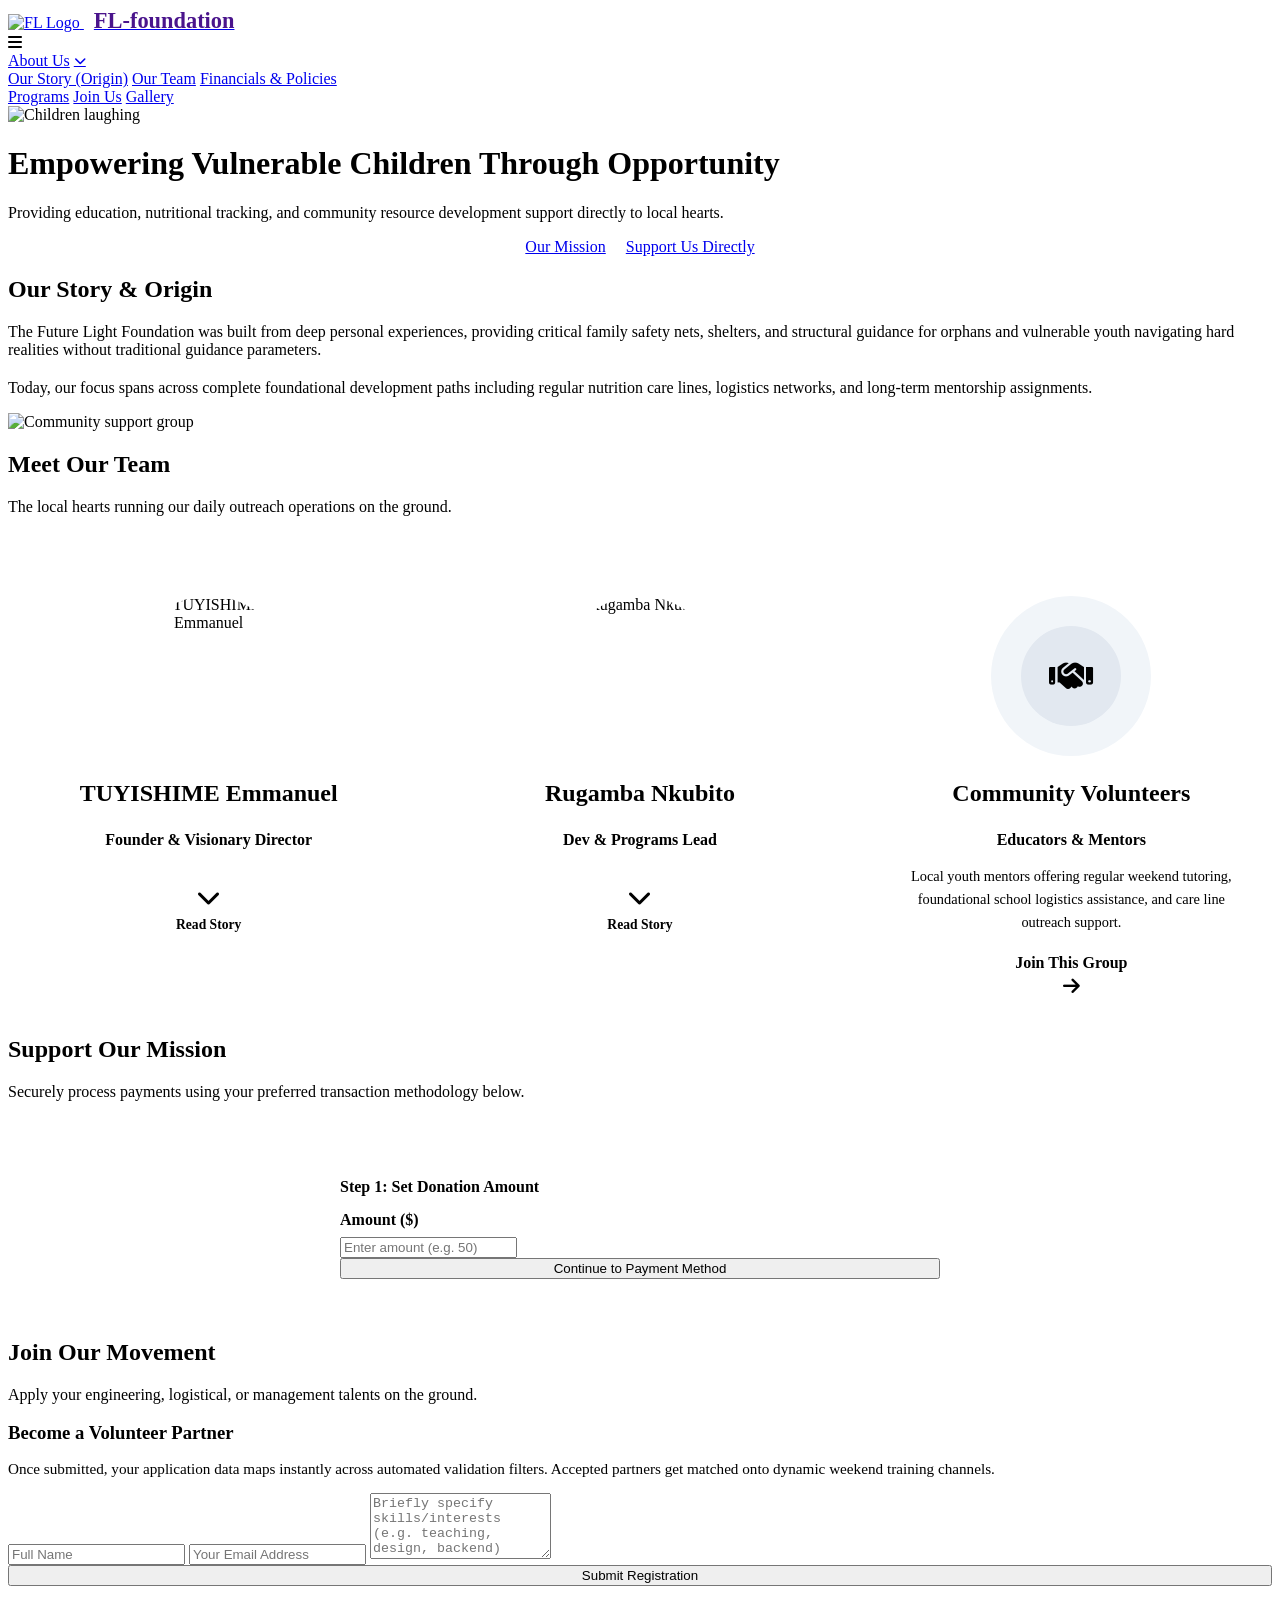
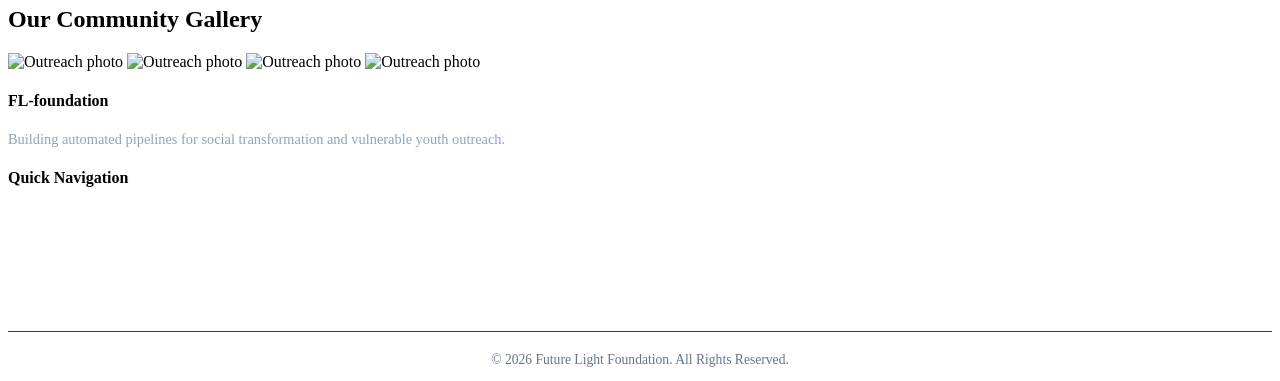
==== index.html @ 9e633e1f "Change 'Hello World' to 'Goodbye World'" ====
<!DOCTYPE html>
<html lang="en">
<head>
    <meta charset="UTF-8">
    <meta name="viewport" content="width=device-width, initial-scale=1.0">
    <title>FL-foundation - Future Light</title>
    <!-- Font Awesome for Icons (Chevrons, Socials, Arrows) -->
    <link rel="stylesheet" href="https://cdnjs.cloudflare.com/ajax/libs/font-awesome/6.4.0/css/all.min.css">
    <!-- Google Fonts -->
    <link rel="preconnect" href="https://fonts.googleapis.com">
    <link rel="preconnect" href="https://fonts.gstatic.com" crossorigin>
    <link href="https://fonts.googleapis.com/css2?family=Plus+Jakarta+Sans:wght@400;500;600;700;800&display=swap" rel="stylesheet">
    <!-- Link to your CSS file -->
    <link rel="stylesheet" href="style.css">
    <style>
        /* Team-specific layout additions to guarantee the look in image_ad09a1.png */
        .team-grid {
            display: grid;
            grid-template-columns: repeat(auto-fit, minmax(300px, 1fr));
            gap: 30px;
            margin-top: 40px;
        }
        .team-card {
            background: #ffffff;
            border: 1px solid var(--border);
            border-radius: 8px;
            padding: 40px 20px 20px;
            text-align: center;
            cursor: pointer;
            transition: all 0.3s ease;
            position: relative;
            overflow: hidden;
        }
        .team-card:hover {
            border-color: var(--primary);
            box-shadow: 0 10px 20px rgba(0,0,0,0.05);
        }
        .team-hero-frame {
            width: 160px;
            height: 160px;
            margin: 0 auto 20px;
            border-radius: 50%;
            overflow: hidden;
            border: 4px solid var(--primary);
            display: flex;
            align-items: center;
            justify-content: center;
        }
        .team-hero-frame img {
            width: 100%;
            height: 100%;
            object-fit: cover;
        }
        .team-meta-summary h3 {
            font-size: 1.5rem;
            color: var(--dark);
            font-weight: 800;
        }
        .team-details {
            max-height: 0;
            opacity: 0;
            overflow: hidden;
            transition: all 0.3s ease;
            padding: 0 10px;
            text-align: left;
            margin-top: 15px;
            font-size: 0.95rem;
            color: var(--gray);
            border-top: 1px dashed var(--border);
            padding-top: 15px;
        }
        /* Style adjustments for the multi-step donation widget view blocks */
        .donation-step {
            display: none;
        }
        #don-step-1 {
            display: block;
        }
    </style>
</head>
<body>

    <!-- NAVIGATION BAR -->
    <nav>
        <a href="#" class="logo">
            <!-- Ensure your logo image file matches this src path -->
            <img src="logo.png" alt="FL Logo">
            <span style="font-weight: 800; font-size: 1.4rem; color: #4a148c; margin-left: 10px;">FL-foundation</span>
        </a>
        
        <div class="mobile-toggle" id="menuBtn">
            <i class="fas fa-bars"></i>
        </div>

        <div class="nav-links" id="navLinks">
            <div class="dropdown" style="position: relative;">
                <a href="#about" style="display: flex; align-items: center; gap: 4px;">About Us <i class="fas fa-chevron-down" style="font-size: 0.75rem;"></i></a>
                <div class="dropdown-menu">
                    <a href="#about">Our Story (Origin)</a>
                    <a href="#team-section">Our Team</a>
                    <a href="#financials">Financials & Policies</a>
                </div>
            </div>
            <a href="#programs">Programs</a>
            <a href="#volunteer-section">Join Us</a>
            <a href="#gallery">Gallery</a>
            <a href="#donation-section" class="btn btn-secondary" style="padding: 10px 24px; color: white;">Donate Now</a>
        </div>
    </nav>

    <!-- HERO SECTION -->
    <header>
        <img src="hero-background.jpg" alt="Children laughing" class="hero-image">
        <div class="hero-content">
            <h1>Empowering Vulnerable Children Through Opportunity</h1>
            <p>Providing education, nutritional tracking, and community resource development support directly to local hearts.</p>
            <div style="display: flex; gap: 20px; justify-content: center;">
                <a href="#about" class="btn btn-primary">Our Mission</a>
                <a href="#donation-section" class="btn btn-secondary">Support Us Directly</a>
            </div>
        </div>
    </header>

    <!-- ABOUT / ORIGIN SECTION -->
    <section id="about">
        <div class="mission-content">
            <div>
                <h2>Our Story & Origin</h2>
                <p style="margin-bottom: 20px;">The Future Light Foundation was built from deep personal experiences, providing critical family safety nets, shelters, and structural guidance for orphans and vulnerable youth navigating hard realities without traditional guidance parameters.</p>
                <p>Today, our focus spans across complete foundational development paths including regular nutrition care lines, logistics networks, and long-term mentorship assignments.</p>
            </div>
            <div>
                <img src="mission-side.jpg" alt="Community support group" class="mission-img">
            </div>
        </div>
    </section>

    <!-- MEET OUR TEAM SECTION (Matches image_ad09a1.png exactly) -->
    <section id="team-section" style="background: #ffffff;">
        <div class="section-header">
            <h2>Meet Our Team</h2>
            <p class="sub-title">The local hearts running our daily outreach operations on the ground.</p>
        </div>

        <div class="team-grid">
            
            <!-- Card 1: Emmanuel -->
            <div class="team-card" onclick="toggleTeamCard(this)">
                <div class="team-hero-frame">
                    <img src="emmanuel.jpg" alt="TUYISHIME Emmanuel">
                </div>
                <div class="team-meta-summary">
                    <h3>TUYISHIME Emmanuel</h3>
                    <p class="role-title" style="color: var(--secondary); font-weight: 700; margin-top: 5px;">Founder & Visionary Director</p>
                </div>
                <div class="expand-action" style="text-align: center; padding-top: 20px;">
                    <div class="expand-indicator" style="margin: 0 auto 5px;">
                        <i class="fas fa-chevron-down" style="font-size: 1.5rem; color: var(--secondary);"></i>
                    </div>
                    <span style="font-size: 0.85rem; color: var(--gray); font-weight: 600;">Read Story</span>
                </div>
                <div class="team-details">
                    <p>Emmanuel founded Future Light driven by a vision to create comprehensive structural support nets for vulnerable children, leveraging direct community-led intervention strategies.</p>
                </div>
            </div>

            <!-- Card 2: Nkubito -->
            <div class="team-card" onclick="toggleTeamCard(this)">
                <div class="team-hero-frame">
                    <img src="nkubito.jpg" alt="Rugamba Nkubito">
                </div>
                <div class="team-meta-summary">
                    <h3>Rugamba Nkubito</h3>
                    <p class="role-title" style="color: var(--secondary); font-weight: 700; margin-top: 5px;">Dev & Programs Lead</p>
                </div>
                <div class="expand-action" style="text-align: center; padding-top: 20px;">
                    <div class="expand-indicator" style="margin: 0 auto 5px;">
                        <i class="fas fa-chevron-down" style="font-size: 1.5rem; color: var(--secondary);"></i>
                    </div>
                    <span style="font-size: 0.85rem; color: var(--gray); font-weight: 600;">Read Story</span>
                </div>
                <div class="team-details">
                    <p>Nkubito directs program logistics operations and technical structural planning, keeping field execution paths and community data systems accurate and highly reliable.</p>
                </div>
            </div>

            <!-- Card 3: Community Volunteers -->
            <div class="team-card" style="cursor: default;">
                <div class="team-hero-frame" style="background: #f1f5f9; border-color: var(--border);">
                    <div style="width: 100px; height: 100px; background: #e2e8f0; border-radius: 50%; display: flex; align-items: center; justify-content: center;">
                        <i class="fas fa-handshake" style="font-size: 2.2rem; color: var(--secondary);"></i>
                    </div>
                </div>
                <div class="team-meta-summary">
                    <h3>Community Volunteers</h3>
                    <p class="role-title" style="color: var(--secondary); font-weight: 700; margin-top: 5px;">Educators & Mentors</p>
                </div>
                <div style="margin-top: 15px; padding: 0 10px;">
                    <p style="font-size: 0.9rem; color: var(--gray); line-height: 1.6; margin-bottom: 20px;">Local youth mentors offering regular weekend tutoring, foundational school logistics assistance, and care line outreach support.</p>
                    <a href="#volunteer-section" style="color: var(--secondary); font-weight: 700; text-decoration: none; display: inline-flex; flex-direction: column; align-items: center; gap: 5px;">
                        <span>Join This Group</span>
                        <i class="fas fa-arrow-right" style="font-size: 1.2rem;"></i>
                    </a>
                </div>
            </div>

        </div>
    </section>

    <!-- INTERNATIONAL 3-STEP DONATION PORTAL -->
    <section id="donation-section" style="background: var(--off-white);">
        <div class="section-header">
            <h2>Support Our Mission</h2>
            <p class="sub-title">Securely process payments using your preferred transaction methodology below.</p>
        </div>

        <div style="max-width: 600px; margin: 0 auto; background: white; padding: 40px; border-radius: 8px; border: 1px solid var(--border);">
            <form id="dynamic-payment-form">
                
                <!-- STEP 1: AMOUNT -->
                <div id="don-step-1" class="donation-step">
                    <h4 style="margin-bottom: 15px;">Step 1: Set Donation Amount</h4>
                    <label for="global-amount" style="font-weight: 600; display: block; margin-bottom: 8px;">Amount ($)</label>
                    <input type="number" id="global-amount" placeholder="Enter amount (e.g. 50)" min="1">
                    <button type="button" class="btn btn-primary" style="width: 100%;" onclick="toStep2()">Continue to Payment Method</button>
                </div>

                <!-- STEP 2: METHOD METHOD SELECTOR -->
                <div id="don-step-2" class="donation-step">
                    <h4 style="margin-bottom: 15px;">Step 2: Choose Payment Route</h4>
                    <div style="display: flex; flex-direction: column; gap: 15px; margin-bottom: 20px;">
                        <button type="button" class="btn btn-primary" style="background: #2ecc71;" onclick="toStep3('momo')"><i class="fas fa-mobile-alt"></i> Mobile Money (MoMo)</button>
                        <button type="button" class="btn btn-primary" style="background: #3498db;" onclick="toStep3('card')"><i class="fas fa-credit-card"></i> Credit / Debit Card</button>
                        <button type="button" class="btn btn-primary" style="background: #9b59b6;" onclick="toStep3('bank')"><i class="fas fa-university"></i> Direct Bank Wire</button>
                    </div>
                    <button type="button" class="btn btn-secondary" style="width: 100%; background: var(--gray);" onclick="toStep1()">Back to Amount</button>
                </div>

                <!-- STEP 3: TRANSACTION PROCESSING DETAILS -->
                <div id="don-step-3" class="donation-step">
                    <h4 style="margin-bottom: 15px;">Step 3: Secure Finalization</h4>
                    
                    <!-- MoMo Input Form Branch -->
                    <div id="fields-momo" style="display: none;">
                        <input type="text" id="momo-first" placeholder="First Name">
                        <input type="text" id="momo-last" placeholder="Last Name">
                        <input type="email" id="momo-email" placeholder="Email Address">
                        <input type="text" id="momo-country" placeholder="Country Dial Code (+250)">
                        <input type="text" id="momo-phone" placeholder="Mobile Number">
                    </div>

                    <!-- Card Input Form Branch -->
                    <div id="fields-card" style="display: none;">
                        <input type="text" id="card-first" placeholder="Cardholder First Name">
                        <input type="text" id="card-last" placeholder="Cardholder Last Name">
                        <input type="email" id="card-email" placeholder="Email Address">
                        <input type="text" id="card-number" placeholder="Card Number">
                        <input type="text" id="card-expiry" placeholder="MM/YY">
                        <input type="text" id="card-cvc" placeholder="CVC">
                    </div>

                    <!-- Bank Input Form Branch -->
                    <div id="fields-bank" style="display: none;">
                        <input type="text" id="bank-name" placeholder="Full Organization / Depositor Name">
                        <input type="email" id="bank-email" placeholder="Email for Instructions Routing">
                        <p style="font-size: 0.85rem; color: var(--gray); margin-bottom: 15px;">An automated wiring specification protocol tracking worksheet will be delivered directly via email.</p>
                    </div>

                    <div style="display: grid; grid-template-columns: 1fr 1fr; gap: 15px; margin-top: 10px;">
                        <button type="button" class="btn btn-secondary" style="background: var(--gray);" onclick="backToStep2()">Back</button>
                        <button type="submit" class="btn btn-primary">Complete</button>
                    </div>
                </div>

            </form>
        </div>
    </section>

    <!-- VOLUNTEER REGISTRATION MODULE -->
    <section id="volunteer-section">
        <div class="section-header">
            <h2>Join Our Movement</h2>
            <p class="sub-title">Apply your engineering, logistical, or management talents on the ground.</p>
        </div>
        
        <div class="form-container">
            <div>
                <h3 style="margin-bottom: 15px;">Become a Volunteer Partner</h3>
                <p style="color: var(--gray); font-size: 0.95rem;">Once submitted, your application data maps instantly across automated validation filters. Accepted partners get matched onto dynamic weekend training channels.</p>
            </div>
            <form id="volunteerForm">
                <input type="text" id="volunteerName" placeholder="Full Name" required>
                <input type="email" id="volunteerEmail" placeholder="Your Email Address" required>
                <textarea id="volunteerSkills" rows="4" placeholder="Briefly specify skills/interests (e.g. teaching, design, backend)" required></textarea>
                <button type="submit" class="btn btn-primary" style="width: 100%;">Submit Registration</button>
            </form>
        </div>
    </section>

    <!-- COMMUNITY GALLERY -->
    <section id="gallery" style="background: #ffffff;">
        <div class="section-header">
            <h2>Our Community Gallery</h2>
        </div>
        <div class="gallery-grid">
            <img src="gallery1.jpg" alt="Outreach photo">
            <img src="gallery2.jpg" alt="Outreach photo">
            <img src="gallery3.jpg" alt="Outreach photo">
            <img src="gallery4.jpg" alt="Outreach photo">
        </div>
    </section>

    <!-- FOOTER -->
    <footer>
        <div class="footer-grid">
            <div>
                <h4>FL-foundation</h4>
                <p style="color: #94a3b8; font-size: 0.9rem; margin-top: 10px;">Building automated pipelines for social transformation and vulnerable youth outreach.</p>
            </div>
            <div>
                <h4>Quick Navigation</h4>
                <ul style="list-style: none; padding-top: 10px; line-height: 2;">
                    <li><a href="#about" style="color: white; text-decoration: none;">Our Story</a></li>
                    <li><a href="#team-section" style="color: white; text-decoration: none;">Our Team</a></li>
                    <li><a href="#donation-section" style="color: white; text-decoration: none;">Donate</a></li>
                </ul>
            </div>
        </div>
        <hr style="border: none; border-top: 1px solid #334155; margin-bottom: 20px;">
        <p style="text-align: center; color: #64748b; font-size: 0.85rem;">&copy; 2026 Future Light Foundation. All Rights Reserved.</p>
    </footer>

    <!-- Link to your JavaScript file -->
    <script src="main.js"></script>
</body>
</html>
---- style.css ----
:root {
  --primary: #0056b3; /* Professional NGO Blue */
  --secondary: #e67e22; /* Trust-building Orange */
  --dark: #121212;
  --gray: #64748b;
  --light: #ffffff;
  --off-white: #f1f5f9;
  --border: #e2e8f0;
}

* {
  box-sizing: border-box;
  margin: 0;
  padding: 0;
  scroll-behavior: smooth;
}

body {
  font-family: "Plus Jakarta Sans", sans-serif;
  background-color: var(--light);
  color: var(--dark);
  line-height: 1.7;
}

/* --- Navigation --- */
nav {
  background: var(--light);
  padding: 0.6rem 8%; /* Slightly reduced padding to accommodate the logo height beautifully */
  display: flex;
  justify-content: space-between;
  align-items: center;
  position: sticky;
  top: 0;
  z-index: 1000;
  border-bottom: 1px solid var(--border);
}

.logo {
  display: flex;
  align-items: center;
  height: 50px; /* Restricts the logo link height */
  text-decoration: none;
}

.logo img {
  height: 50px !important;
  width: 50px !important;
  object-fit: contain;
  border-radius: 50%; /* Keeps the image perfectly round */
}

.nav-links {
  display: flex;
  gap: 32px;
  align-items: center;
}

.nav-links a {
  text-decoration: none;
  color: var(--dark);
  font-weight: 600;
  font-size: 0.95rem;
  transition: color 0.2s;
}

.nav-links a:hover {
  color: var(--primary);
}

/* --- Navigation Dropdown System --- */
.dropdown-menu {
  position: absolute;
  top: 100%;
  left: 0;
  background-color: var(--light);
  min-width: 220px;
  box-shadow: 0 10px 15px -3px rgba(0, 0, 0, 0.1), 0 4px 6px -4px rgba(0, 0, 0, 0.1);
  border: 1px solid var(--border);
  border-radius: 6px;
  padding: 8px 0;
  display: none;
  flex-direction: column;
  z-index: 1100;
}

.dropdown-menu a {
  padding: 10px 20px;
  font-weight: 500;
  font-size: 0.9rem;
  color: #334155 !important;
  transition: background 0.2s, color 0.2s;
}

.dropdown-menu a:hover {
  background-color: var(--off-white);
  color: var(--primary) !important;
}

/* Show dropdown menu on hover for desktop viewports */
@media (min-width: 769px) {
  .dropdown:hover .dropdown-menu {
    display: flex;
  }
}

.mobile-toggle {
  display: none;
  font-size: 1.5rem;
  cursor: pointer;
}

/* --- Hero Section --- */
header {
  height: 90vh;
  background-color: var(--dark);
  position: relative;
  display: flex;
  align-items: center;
  justify-content: center;
  overflow: hidden;
}

.hero-image {
  position: absolute;
  top: 0;
  left: 0;
  width: 100%;
  height: 100%;
  object-fit: cover;
  opacity: 0.4;
}

.hero-content {
  position: relative;
  z-index: 2;
  text-align: center;
  color: white;
  max-width: 900px;
  padding: 0 20px;
}

header h1 {
  font-size: clamp(2.5rem, 6vw, 4rem);
  font-weight: 800;
  margin-bottom: 1.5rem;
  line-height: 1.1;
}

header p {
  font-size: clamp(1.1rem, 2vw, 1.4rem);
  margin-bottom: 2.5rem;
  color: #e2e8f0;
}

/* --- Buttons --- */
.btn {
  display: inline-block;
  padding: 16px 36px;
  border-radius: 4px; /* Professional sharp-rounded edges */
  font-weight: 700;
  text-decoration: none;
  transition: 0.3s;
  cursor: pointer;
  border: none;
  font-size: 1rem;
}

.btn-primary {
  background: var(--primary);
  color: white;
}
.btn-primary:hover {
  background: #004494;
  transform: translateY(-2px);
}

.btn-secondary {
  background: var(--secondary);
  color: white;
}
.btn-secondary:hover {
  background: #d35400;
  transform: translateY(-2px);
}

/* --- General Sections --- */
section {
  padding: 100px 10%;
}

.section-header {
  max-width: 700px;
  margin: 0 auto 60px;
  text-align: center;
}

h2 {
  font-size: 2.5rem;
  font-weight: 800;
  margin-bottom: 1rem;
  color: var(--primary);
}

.sub-title {
  color: var(--gray);
  font-size: 1.1rem;
}

/* --- Mission Section --- */
#about {
  background: var(--off-white);
}
.mission-content {
  display: grid;
  grid-template-columns: 1fr 1fr;
  gap: 60px;
  align-items: center;
}

.mission-img {
  width: 100%;
  border-radius: 8px;
  box-shadow: 20px 20px 0px var(--primary);
}

/* --- Cards --- */
.grid-3 {
  display: grid;
  grid-template-columns: repeat(auto-fit, minmax(300px, 1fr));
  gap: 30px;
}

.card {
  background: white;
  padding: 40px;
  border: 1px solid var(--border);
  transition: 0.3s;
}

.card:hover {
  border-color: var(--primary);
}

.card i {
  font-size: 2rem;
  color: var(--secondary);
  margin-bottom: 20px;
  display: block;
}

.card h3 {
  margin-bottom: 15px;
  font-size: 1.4rem;
}

/* --- Form --- */
.form-container {
  max-width: 900px;
  margin: 0 auto;
  display: grid;
  grid-template-columns: 1fr 1fr;
  gap: 40px;
  background: var(--off-white);
  padding: 40px;
  border-radius: 8px;
}

input,
textarea {
  width: 100%;
  padding: 12px 16px;
  border: 1px solid var(--border);
  margin-bottom: 20px;
  font-size: 1rem;
  font-family: inherit;
}

/* --- Gallery --- */
.gallery-grid {
  display: grid;
  grid-template-columns: repeat(auto-fill, minmax(250px, 1fr));
  gap: 15px;
}

.gallery-grid img {
  width: 100%;
  height: 250px;
  object-fit: cover;
  filter: grayscale(20%);
  transition: 0.4s;
}

.gallery-grid img:hover {
  filter: grayscale(0%);
}

/* --- Footer --- */
footer {
  background: var(--dark);
  color: white;
  padding: 80px 10% 40px;
}

.footer-grid {
  display: grid;
  grid-template-columns: repeat(auto-fit, minmax(200px, 1fr));
  gap: 40px;
  margin-bottom: 60px;
}

.social-links {
  display: flex;
  gap: 20px;
  font-size: 1.5rem;
  margin-top: 20px;
}
.social-links a {
  color: white;
  transition: 0.3s;
}
.social-links a:hover {
  color: var(--secondary);
}

/* --- Responsive --- */
@media (max-width: 992px) {
  .mission-content,
  .form-container {
    grid-template-columns: 1fr;
  }
  section {
    padding: 60px 5%;
  }
}

@media (max-width: 768px) {
  .nav-links {
    display: none;
    position: absolute;
    top: 100%;
    left: 0;
    width: 100%;
    background: white;
    flex-direction: column;
    padding: 20px;
    border-bottom: 1px solid var(--border);
    gap: 20px;
  }
  .nav-links.active {
    display: flex;
  }
  .mobile-toggle {
    display: block;
  }
  .dropdown {
    width: 100%;
    text-align: center;
  }
  .dropdown-menu {
    position: relative;
    top: 0;
    box-shadow: none;
    border: none;
    width: 100%;
    display: flex; /* Kept open naturally on mobile inside the link drawer */
    background: var(--off-white);
    margin-top: 10px;
  }
}
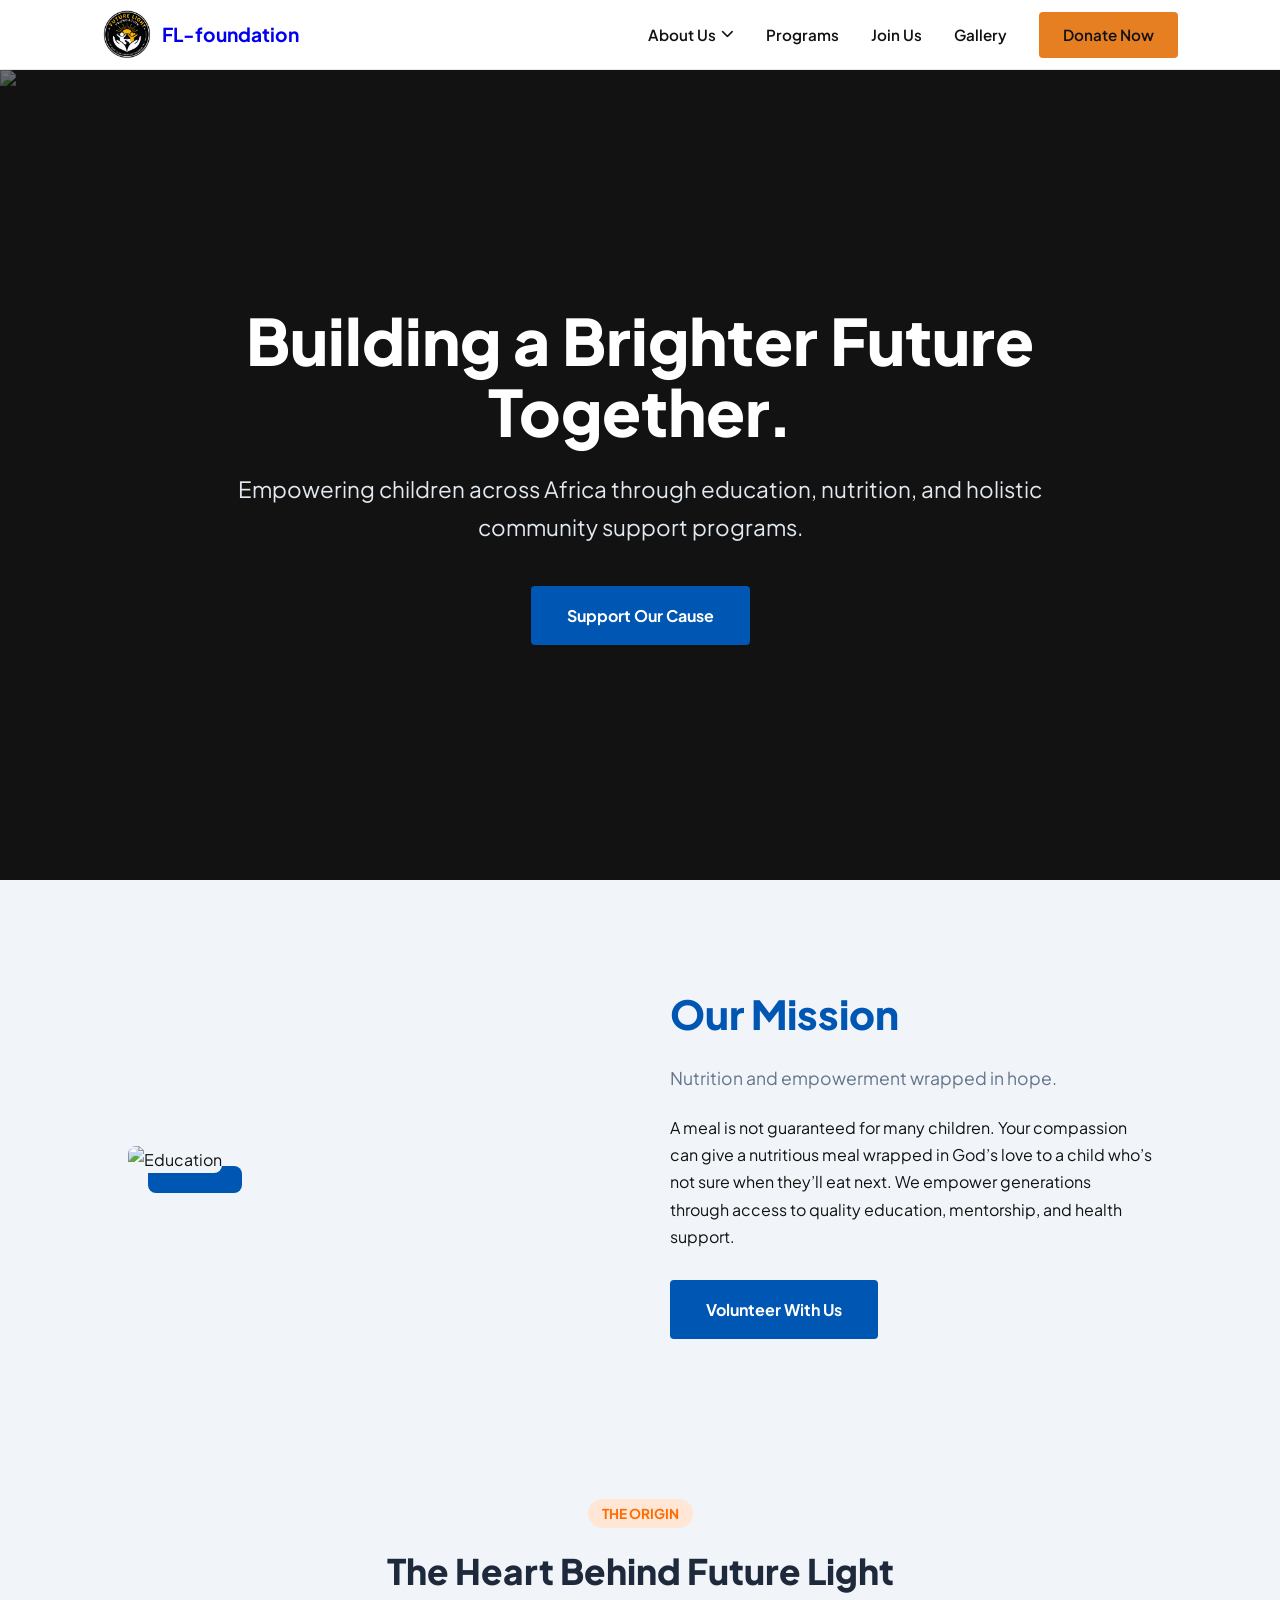
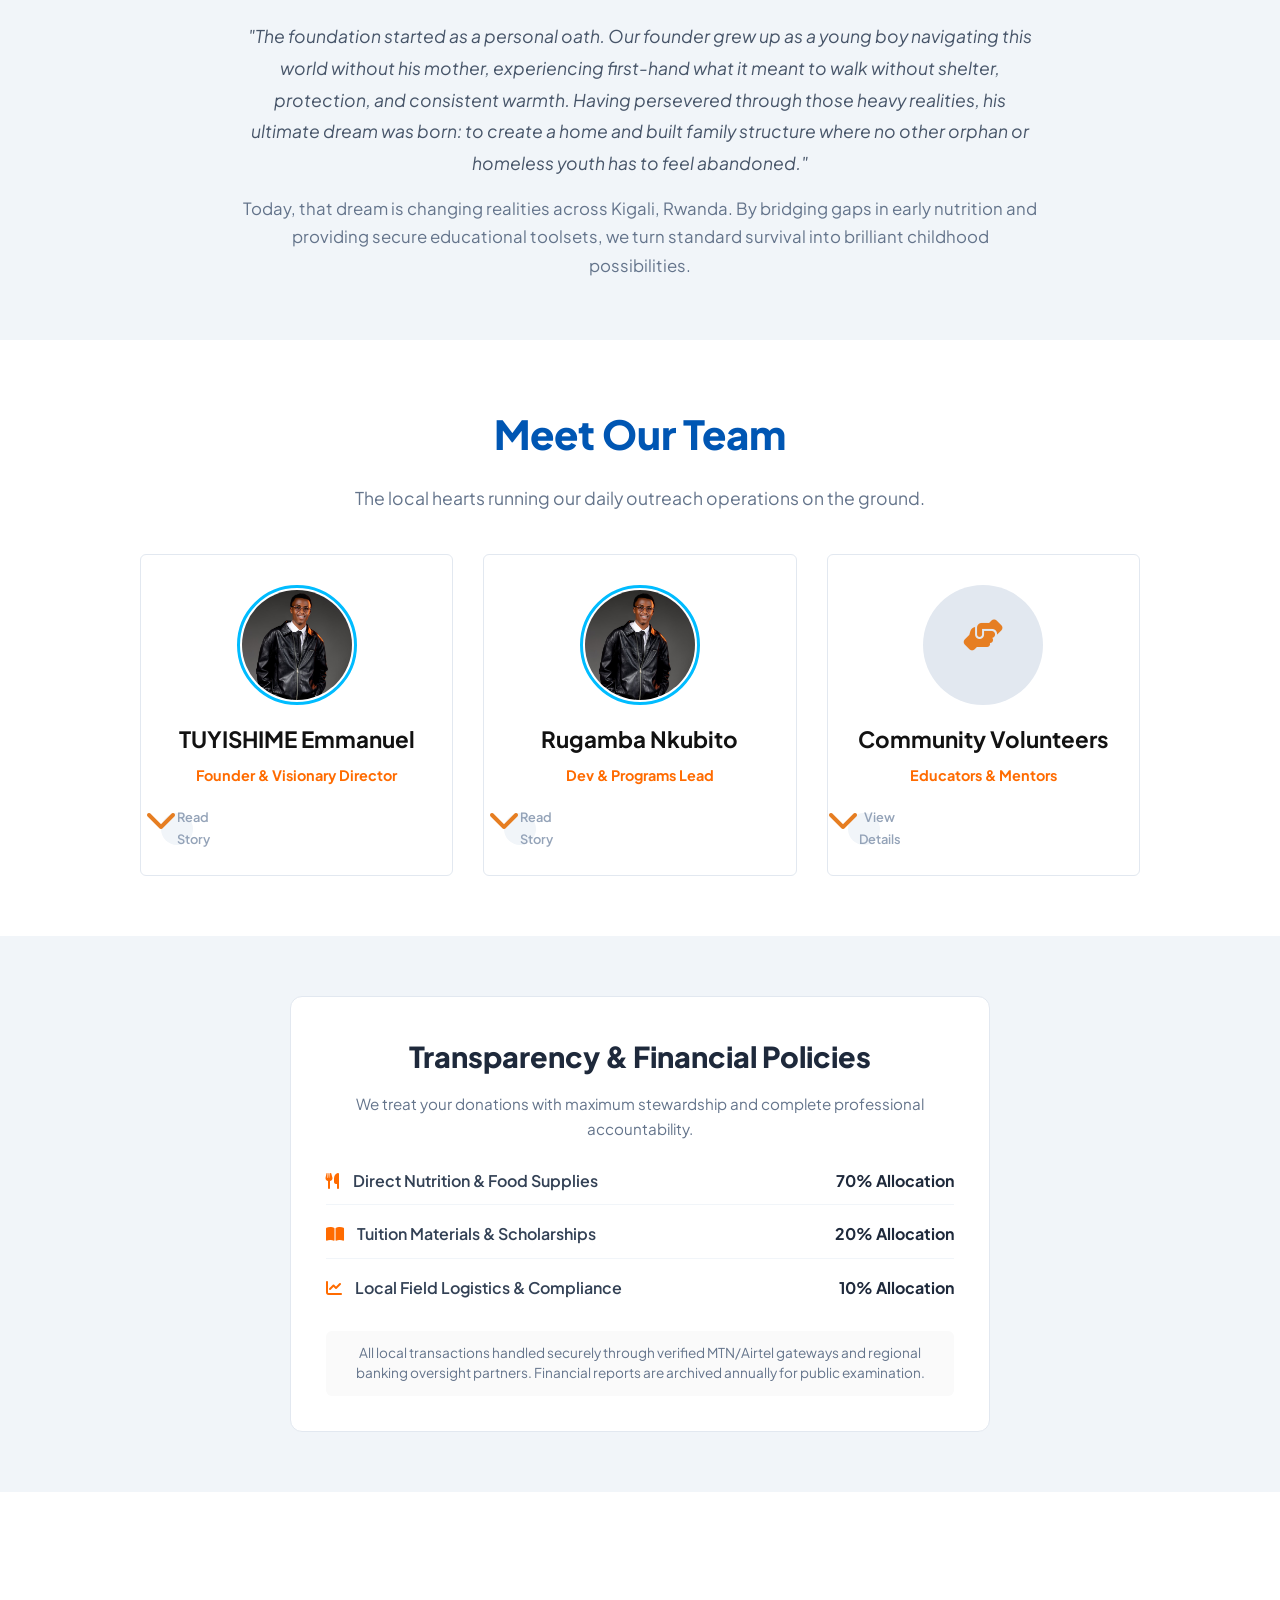
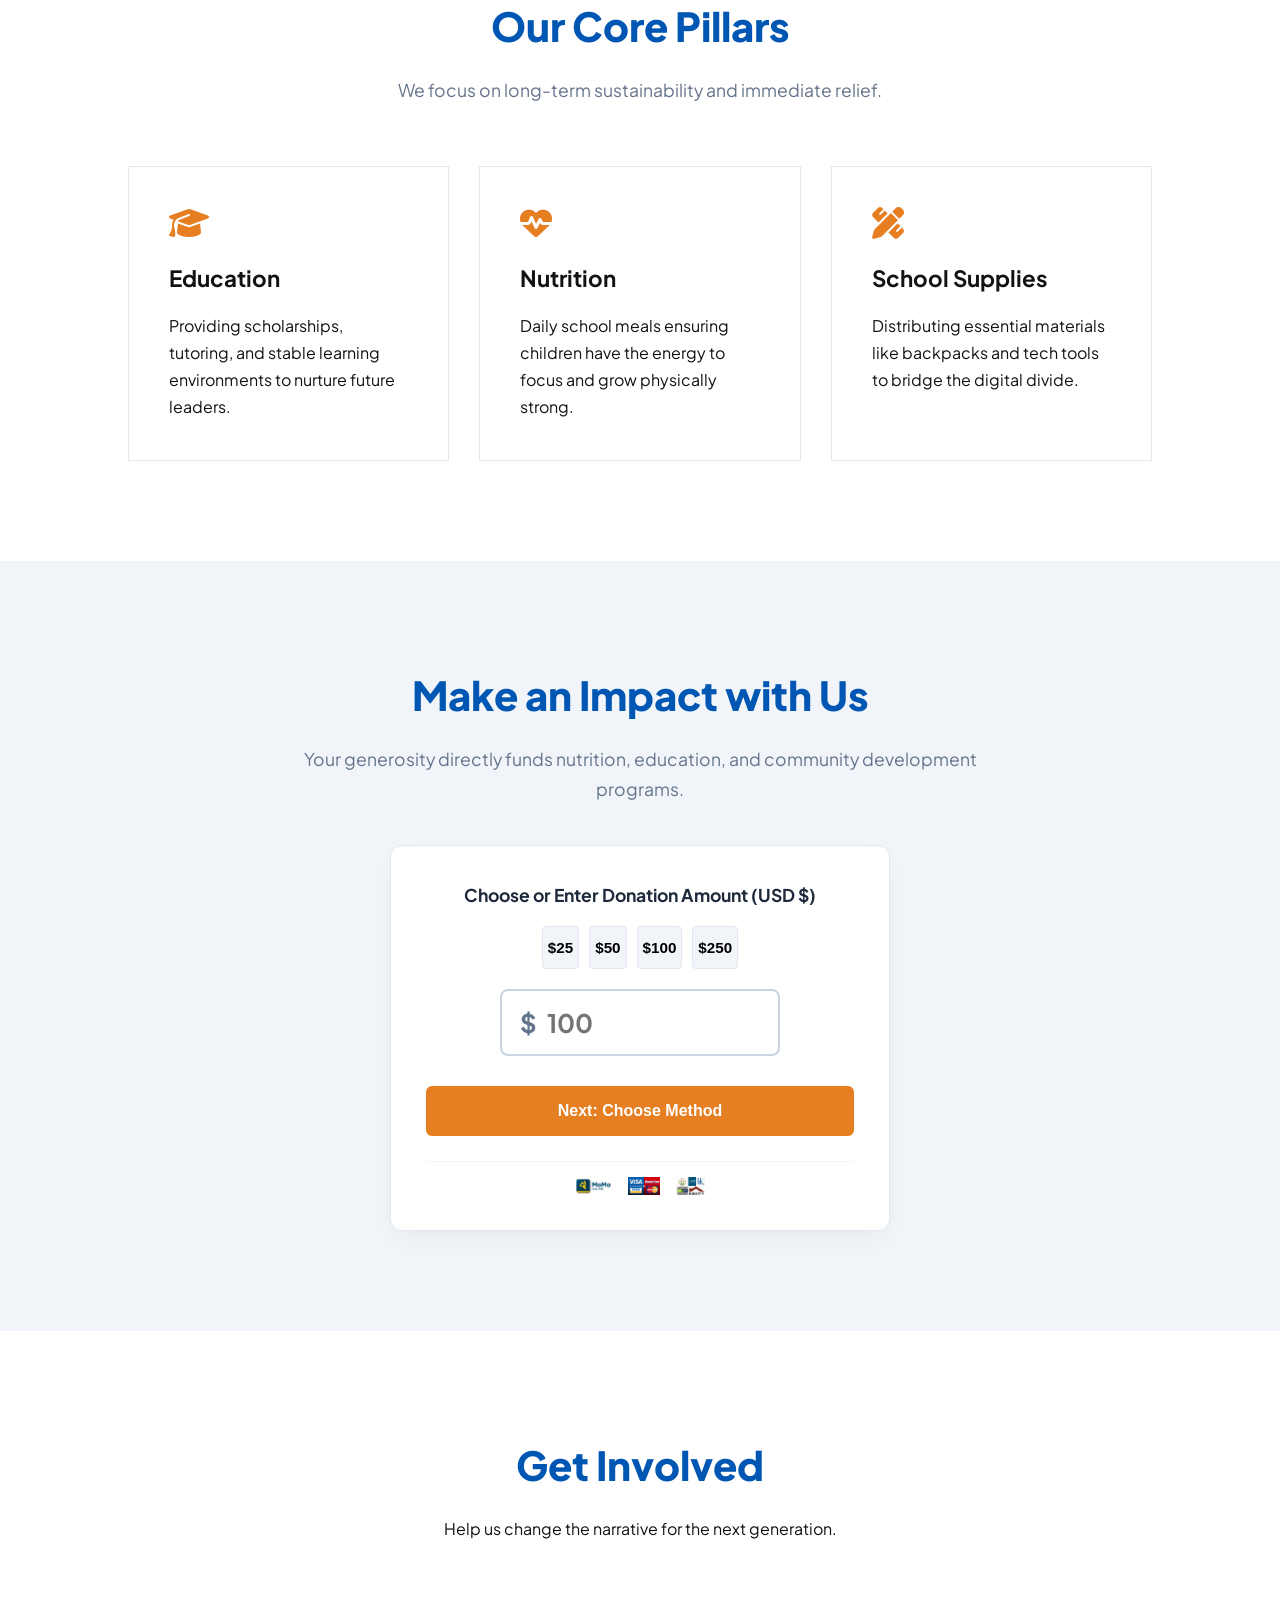
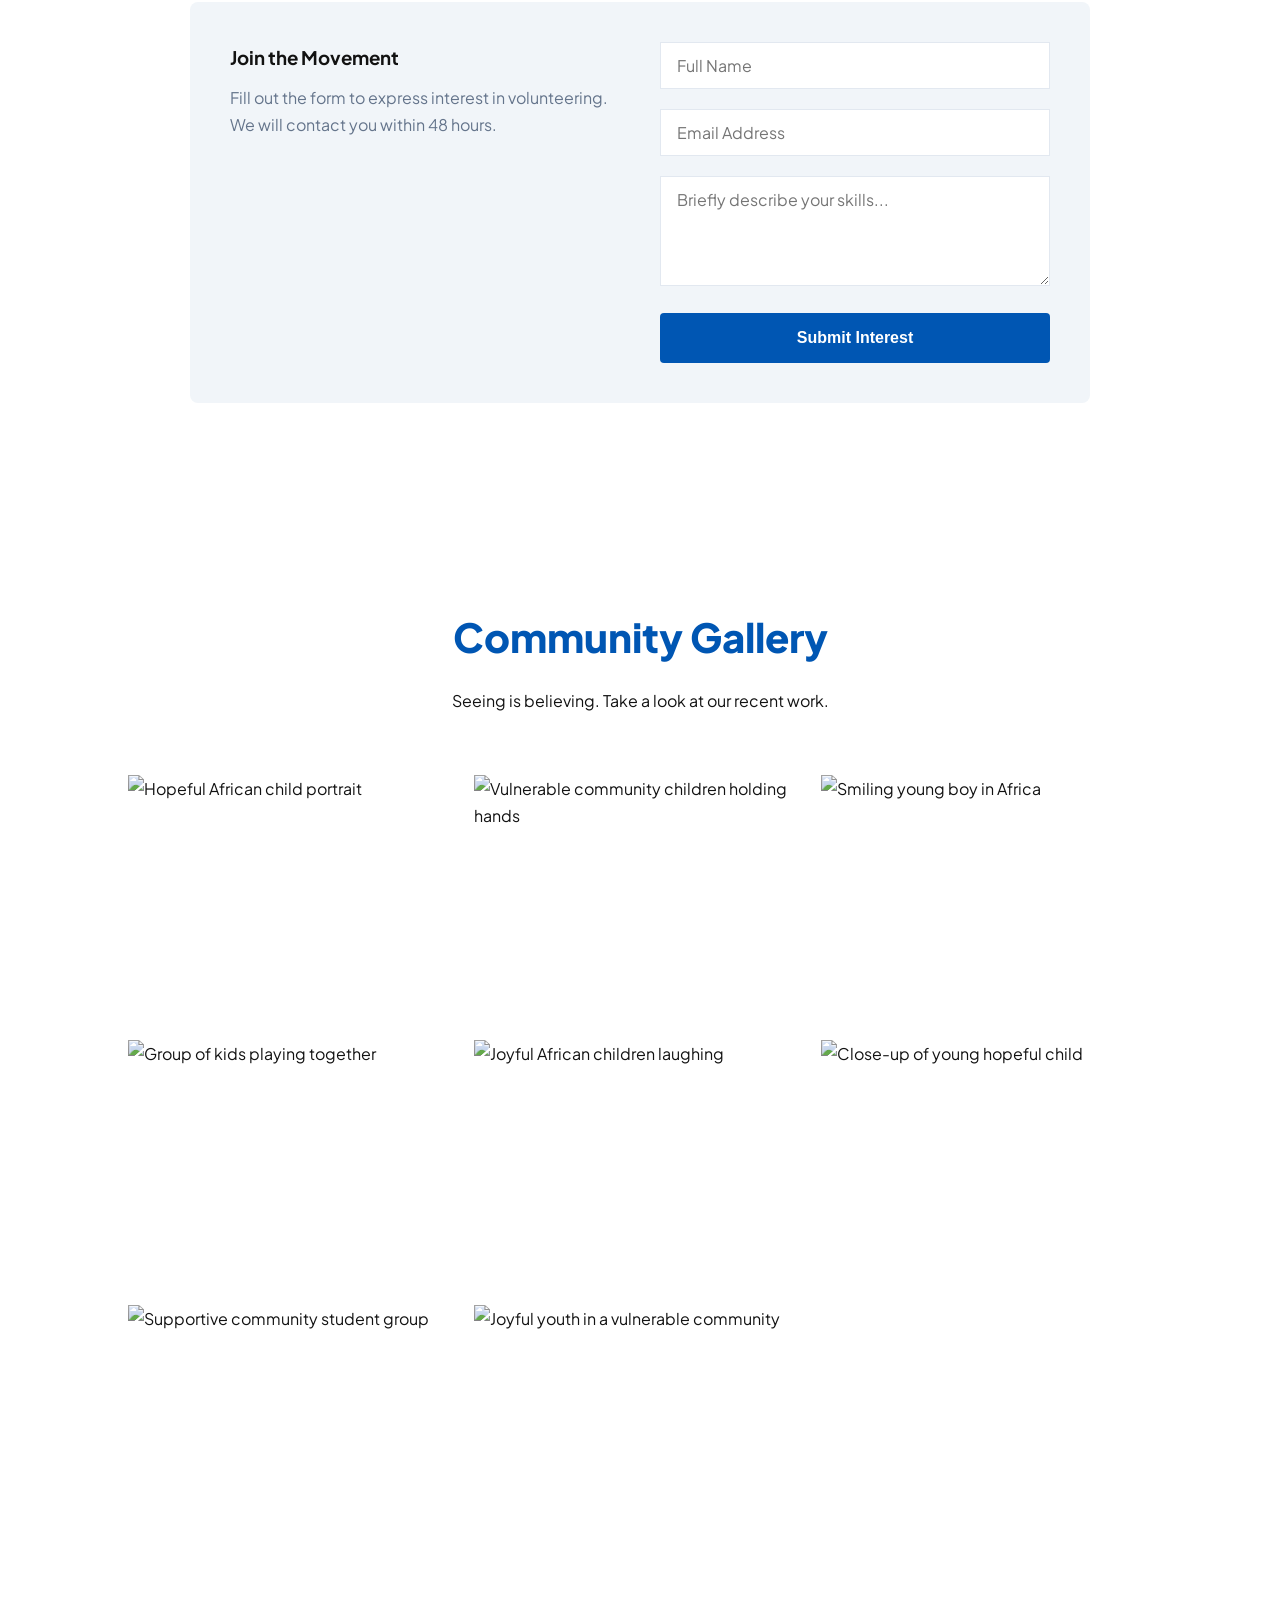
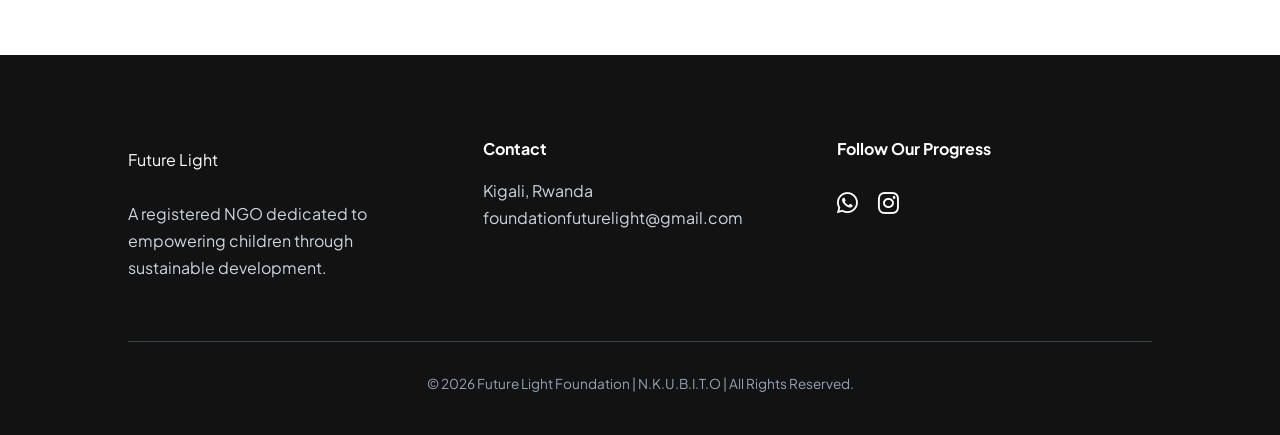
==== commit ab3a0eb4: "Update index.html" ====
--- a/index.html
+++ b/index.html
@@ -1,336 +1,388 @@
-<!DOCTYPE html>
+<!doctype html>
 <html lang="en">
-<head>
-    <meta charset="UTF-8">
-    <meta name="viewport" content="width=device-width, initial-scale=1.0">
-    <title>FL-foundation - Future Light</title>
-    <!-- Font Awesome for Icons (Chevrons, Socials, Arrows) -->
-    <link rel="stylesheet" href="https://cdnjs.cloudflare.com/ajax/libs/font-awesome/6.4.0/css/all.min.css">
-    <!-- Google Fonts -->
-    <link rel="preconnect" href="https://fonts.googleapis.com">
-    <link rel="preconnect" href="https://fonts.gstatic.com" crossorigin>
-    <link href="https://fonts.googleapis.com/css2?family=Plus+Jakarta+Sans:wght@400;500;600;700;800&display=swap" rel="stylesheet">
-    <!-- Link to your CSS file -->
-    <link rel="stylesheet" href="style.css">
-    <style>
-        /* Team-specific layout additions to guarantee the look in image_ad09a1.png */
-        .team-grid {
-            display: grid;
-            grid-template-columns: repeat(auto-fit, minmax(300px, 1fr));
-            gap: 30px;
-            margin-top: 40px;
-        }
-        .team-card {
-            background: #ffffff;
-            border: 1px solid var(--border);
-            border-radius: 8px;
-            padding: 40px 20px 20px;
-            text-align: center;
-            cursor: pointer;
-            transition: all 0.3s ease;
-            position: relative;
-            overflow: hidden;
-        }
-        .team-card:hover {
-            border-color: var(--primary);
-            box-shadow: 0 10px 20px rgba(0,0,0,0.05);
-        }
-        .team-hero-frame {
-            width: 160px;
-            height: 160px;
-            margin: 0 auto 20px;
-            border-radius: 50%;
-            overflow: hidden;
-            border: 4px solid var(--primary);
-            display: flex;
-            align-items: center;
-            justify-content: center;
-        }
-        .team-hero-frame img {
-            width: 100%;
-            height: 100%;
-            object-fit: cover;
-        }
-        .team-meta-summary h3 {
-            font-size: 1.5rem;
-            color: var(--dark);
-            font-weight: 800;
-        }
-        .team-details {
-            max-height: 0;
-            opacity: 0;
-            overflow: hidden;
-            transition: all 0.3s ease;
-            padding: 0 10px;
-            text-align: left;
-            margin-top: 15px;
-            font-size: 0.95rem;
-            color: var(--gray);
-            border-top: 1px dashed var(--border);
-            padding-top: 15px;
-        }
-        /* Style adjustments for the multi-step donation widget view blocks */
-        .donation-step {
-            display: none;
-        }
-        #don-step-1 {
-            display: block;
-        }
-    </style>
-</head>
-<body>
-
-    <!-- NAVIGATION BAR -->
+  <head>
+    <meta charset="UTF-8" />
+    <meta name="viewport" content="width=device-width, initial-scale=1.0" />
+    <title>Future Light Foundation | Empowerment</title>
+    <link
+      href="https://fonts.googleapis.com/css2?family=Plus+Jakarta+Sans:wght=300;400;600;700;800&display=swap"
+      rel="stylesheet"
+    />
+    <link
+      rel="stylesheet"
+      href="https://cdnjs.cloudflare.com/ajax/libs/font-awesome/6.4.0/css/all.min.css"
+    />
+    <link rel="stylesheet" href="./style.css">
+  </head>
+  <body>
     <nav>
-        <a href="#" class="logo">
-            <!-- Ensure your logo image file matches this src path -->
-            <img src="logo.png" alt="FL Logo">
-            <span style="font-weight: 800; font-size: 1.4rem; color: #4a148c; margin-left: 10px;">FL-foundation</span>
-        </a>
+      <a href="#" class="logo" style="display: inline-flex; align-items: center; gap: 10px; text-decoration: none;">
+        <img src="./futurelogo.jpeg" alt="Future Light Foundation Logo" style="height: 50px; width: 50px; object-fit: contain; border-radius: 50%;" />
+        <span style="font-weight: 700; font-size: 1.2rem; color: inherit; font-family: 'Plus Jakarta Sans', sans-serif; white-space: nowrap;">FL-foundation</span>
+      </a>
+      <div class="mobile-toggle" id="menuBtn"><i class="fas fa-bars"></i></div>
+      <div class="nav-links" id="navLinks">
+        <div class="dropdown" style="position: relative; display: inline-block;">
+          <a href="#about" class="dropdown-toggle" style="display: flex; align-items: center; gap: 5px;">
+            About Us <i class="fas fa-chevron-down" style="font-size: 0.8rem;"></i>
+          </a>
+          <div class="dropdown-menu">
+            <a href="#story">Our Story (Origin)</a>
+            <a href="#team">Our Team</a>
+            <a href="#financials">Financials & Policies</a>
+          </div>
+        </div>
+        <a href="#programs">Programs</a>
+        <a href="#volunteer">Join Us</a>
+        <a href="#gallery">Gallery</a>
+        <a href="#donate" class="btn btn-secondary" style="padding: 10px 24px">Donate Now</a>
+      </div>
+    </nav>
+
+    <header>
+      <img
+        src="https://images.unsplash.com/photo-1488521787991-ed7bbaae773c?q=80&w=2070&auto=format&fit=crop"
+        class="hero-image"
+        alt="Children smiling"
+      />
+      <div class="hero-content">
+        <h1>Building a Brighter Future Together.</h1>
+        <p>
+          Empowering children across Africa through education, nutrition, and
+          holistic community support programs.
+        </p>
+        <a href="#donate" class="btn btn-primary">Support Our Cause</a>
+      </div>
+    </header>
+
+    <section id="about">
+      <div class="mission-content">
+        <div>
+          <img
+            src="https://images.unsplash.com/photo-1509099836639-18ba1795216d?q=80&w=1931&auto=format&fit=crop"
+            class="mission-img"
+            alt="Education"
+          />
+        </div>
+        <div>
+          <h2>Our Mission</h2>
+          <p class="sub-title">Nutrition and empowerment wrapped in hope.</p>
+          <p style="margin-top: 20px">
+            A meal is not guaranteed for many children. Your compassion can give
+            a nutritious meal wrapped in God’s love to a child who’s not sure
+            when they’ll eat next. We empower generations through access to
+            quality education, mentorship, and health support.
+          </p>
+          <div style="margin-top: 30px">
+            <a href="#volunteer" class="btn btn-primary">Volunteer With Us</a>
+          </div>
+        </div>
+      </div>
+    </section>
+
+    <section id="story" style="background: var(--off-white); padding: 60px 20px;">
+      <div style="max-width: 800px; margin: 0 auto; text-align: center;">
+        <span style="background: #ffe6d5; color: #ff6b00; padding: 6px 14px; border-radius: 20px; font-weight: 700; font-size: 0.85rem; text-transform: uppercase;">The Origin</span>
+        <h2 style="margin-top: 15px; font-weight: 800; font-size: 2.2rem; color: #1e293b;">The Heart Behind Future Light</h2>
+        <p style="font-size: 1.1rem; color: #475569; margin-top: 20px; line-height: 1.8; font-style: italic;">
+          "The foundation started as a personal oath. Our founder grew up as a young boy navigating this world without his mother, experiencing first-hand what it meant to walk without shelter, protection, and consistent warmth. Having persevered through those heavy realities, his ultimate dream was born: to create a home and built family structure where no other orphan or homeless youth has to feel abandoned."
+        </p>
+        <p style="font-size: 1.05rem; color: #64748b; margin-top: 15px; line-height: 1.7;">
+          Today, that dream is changing realities across Kigali, Rwanda. By bridging gaps in early nutrition and providing secure educational toolsets, we turn standard survival into brilliant childhood possibilities.
+        </p>
+      </div>
+    </section>
+
+    <section id="team" style="padding: 60px 20px;">
+      <div class="section-header" style="text-align: center; margin-bottom: 40px;">
+        <h2>Meet Our Team</h2>
+        <p class="sub-title">The local hearts running our daily outreach operations on the ground.</p>
+      </div>
+      <div class="grid-3" style="max-width: 1000px; margin: 0 auto;">
+         
+        <div class="card team-card" onclick="toggleTeamCard(this)" style="text-align: center; padding: 30px 20px; cursor: pointer; transition: all 0.3s cubic-bezier(0.4, 0, 0.2, 1); overflow: hidden;">
+          <div style="width: 120px; height: 120px; border-radius: 50%; border: 3px solid #00bcff; padding: 2px; margin: 0 auto 15px auto; overflow: hidden; display: flex; align-items: center; justify-content: center;">
+            <img src="./tuyishime.jpeg" alt="Founder & Lead Photo" style="width: 100%; height: 100%; object-fit: cover; border-radius: 50%;" />
+          </div>
+          <h3 style="margin-bottom: 5px;">TUYISHIME Emmanuel</h3>
+          <p style="color: #ff6b00; font-weight: 700; font-size: 0.9rem; margin-bottom: 10px;">Founder & Visionary Director</p>
+          
+          <div class="team-details" style="max-height: 0; opacity: 0; overflow: hidden; transition: all 0.3s ease;">
+            <p style="font-size: 0.9rem; color: var(--gray); margin-top: 10px; line-height: 1.5;">Dedicated to reshaping paths for orphans and vulnerable kids across local communities by building a lasting family structure from personal experience.</p>
+            <div style="display: flex; justify-content: center; gap: 15px; margin-top: 15px; font-size: 1.1rem;">
+              <a href="mailto:foundationfuturelight@gmail.com" style="color: #64748b;"><i class="fas fa-envelope"></i></a>
+              <a href="https://instagram.com/futurelight_foundation" target="_blank" style="color: #64748b;"><i class="fab fa-instagram"></i></a>
+              <a href="https://wa.me/250790161576" target="_blank" style="color: #64748b;"><i class="fab fa-whatsapp"></i></a>
+            </div>
+          </div>
+          <div class="expand-indicator" style="margin-top: 15px; font-size: 0.8rem; color: #94a3b8; font-weight: 600;"><i class="fas fa-chevron-down"></i> Read Story</div>
+        </div>
+
+        <div class="card team-card" onclick="toggleTeamCard(this)" style="text-align: center; padding: 30px 20px; cursor: pointer; transition: all 0.3s cubic-bezier(0.4, 0, 0.2, 1); overflow: hidden;">
+          <div style="width: 120px; height: 120px; border-radius: 50%; border: 3px solid #00bcff; padding: 2px; margin: 0 auto 15px auto; overflow: hidden; display: flex; align-items: center; justify-content: center;">
+            <img src="./tuyishime.jpeg" alt="Programs Team Photo" style="width: 100%; height: 100%; object-fit: cover; border-radius: 50%;" onerror="this.src='https://images.unsplash.com/photo-1507003211169-0a1dd7228f2d?q=80&w=200&auto=format&fit=crop'"/>
+          </div>
+          <h3 style="margin-bottom: 5px;">Rugamba Nkubito</h3>
+          <p style="color: #ff6b00; font-weight: 700; font-size: 0.9rem; margin-bottom: 10px;">Dev & Programs Lead</p>
+          
+          <div class="team-details" style="max-height: 0; opacity: 0; overflow: hidden; transition: all 0.3s ease;">
+            <p style="font-size: 0.9rem; color: var(--gray); margin-top: 10px; line-height: 1.5;">Directly monitoring community nutrition lines, managing backend logistics optimization, and arranging resource distribution systems.</p>
+            <div style="display: flex; justify-content: center; gap: 15px; margin-top: 15px; font-size: 1.1rem;">
+              <a href="mailto:foundationfuturelight@gmail.com" style="color: #64748b;"><i class="fas fa-envelope"></i></a>
+              <a href="#" style="color: #64748b;"><i class="fab fa-linkedin"></i></a>
+            </div>
+          </div>
+          <div class="expand-indicator" style="margin-top: 15px; font-size: 0.8rem; color: #94a3b8; font-weight: 600;"><i class="fas fa-chevron-down"></i> Read Story</div>
+        </div>
+
+        <div class="card team-card" onclick="toggleTeamCard(this)" style="text-align: center; padding: 30px 20px; cursor: pointer; transition: all 0.3s cubic-bezier(0.4, 0, 0.2, 1); overflow: hidden;">
+          <div style="width: 120px; height: 120px; border-radius: 50%; background: #e2e8f0; margin: 0 auto 15px auto; display: flex; align-items: center; justify-content: center; color: #64748b; font-size: 2.2rem;"><i class="fas fa-hands-helping"></i></div>
+          <h3 style="margin-bottom: 5px;">Community Volunteers</h3>
+          <p style="color: #ff6b00; font-weight: 700; font-size: 0.9rem; margin-bottom: 10px;">Educators & Mentors</p>
+          
+          <div class="team-details" style="max-height: 0; opacity: 0; overflow: hidden; transition: all 0.3s ease;">
+            <p style="font-size: 0.9rem; color: var(--gray); margin-top: 10px; line-height: 1.5;">Local youth mentors offering regular weekend tutoring, foundational school logistics assistance, and care line outreach support.</p>
+            <div style="display: flex; justify-content: center; gap: 15px; margin-top: 15px; font-size: 1.1rem;">
+              <a href="#volunteer" style="color: var(--secondary); font-weight: 700; font-size: 0.85rem; text-decoration: none;">Join This Group <i class="fas fa-arrow-right" style="margin-left:4px;"></i></a>
+            </div>
+          </div>
+          <div class="expand-indicator" style="margin-top: 15px; font-size: 0.8rem; color: #94a3b8; font-weight: 600;"><i class="fas fa-chevron-down"></i> View Details</div>
+        </div>
+
+      </div>
+    </section>
+    
+    <section id="financials" style="background: var(--off-white); padding: 60px 20px;">
+      <div style="max-width: 700px; margin: 0 auto; background: white; padding: 35px; border-radius: 12px; border: 1px solid var(--border);">
+        <h2 style="font-size: 1.8rem; color: #1e293b; margin-bottom: 10px; font-weight: 800; text-align: center;">Transparency & Financial Policies</h2>
+        <p style="color: #64748b; text-align: center; font-size: 0.95rem; margin-bottom: 25px;">We treat your donations with maximum stewardship and complete professional accountability.</p>
+        <div style="display: flex; flex-direction: column; gap: 15px;">
+          <div style="display: flex; justify-content: space-between; align-items: center; border-bottom: 1px solid #f1f5f9; padding-bottom: 10px;">
+            <span style="font-weight: 600; color: #334155;"><i class="fas fa-utensils" style="color: #ff6b00; margin-right: 10px;"></i> Direct Nutrition & Food Supplies</span>
+            <span style="font-weight: 700; color: #1e293b;">70% Allocation</span>
+          </div>
+          <div style="display: flex; justify-content: space-between; align-items: center; border-bottom: 1px solid #f1f5f9; padding-bottom: 10px;">
+            <span style="font-weight: 600; color: #334155;"><i class="fas fa-book-open" style="color: #ff6b00; margin-right: 10px;"></i> Tuition Materials & Scholarships</span>
+            <span style="font-weight: 700; color: #1e293b;">20% Allocation</span>
+          </div>
+          <div style="display: flex; justify-content: space-between; align-items: center; padding-bottom: 5px;">
+            <span style="font-weight: 600; color: #334155;"><i class="fas fa-chart-line" style="color: #ff6b00; margin-right: 10px;"></i> Local Field Logistics & Compliance</span>
+            <span style="font-weight: 700; color: #1e293b;">10% Allocation</span>
+          </div>
+        </div>
+        <p style="margin-top: 25px; font-size: 0.85rem; color: var(--gray); text-align: center; line-height: 1.5; background: #fafafa; padding: 12px; border-radius: 6px;">
+          All local transactions handled securely through verified MTN/Airtel gateways and regional banking oversight partners. Financial reports are archived annually for public examination.
+        </p>
+      </div>
+    </section>
+
+    <section id="programs">
+      <div class="section-header">
+        <h2>Our Core Pillars</h2>
+        <p class="sub-title">
+          We focus on long-term sustainability and immediate relief.
+        </p>
+      </div>
+      <div class="grid-3">
+        <div class="card">
+          <i class="fas fa-graduation-cap"></i>
+          <h3>Education</h3>
+          <p>
+            Providing scholarships, tutoring, and stable learning environments
+            to nurture future leaders.
+          </p>
+        </div>
+        <div class="card">
+          <i class="fas fa-heartbeat"></i>
+          <h3>Nutrition</h3>
+          <p>
+            Daily school meals ensuring children have the energy to focus and
+            grow physically strong.
+          </p>
+        </div>
+        <div class="card">
+          <i class="fas fa-pencil-ruler"></i>
+          <h3>School Supplies</h3>
+          <p>
+            Distributing essential materials like backpacks and tech tools to
+            bridge the digital divide.
+          </p>
+        </div>
+      </div>
+    </section>
+
+    <section id="donate" style="background: var(--off-white); padding: 100px 10%; font-family: 'Plus Jakarta Sans', sans-serif;">
+      <div class="section-header" style="text-align: center; margin-bottom: 40px;">
+        <h2>Make an Impact with Us</h2>
+        <p class="sub-title">Your generosity directly funds nutrition, education, and community development programs.</p>
+      </div>
+       
+      <div style="max-width: 500px; margin: 0 auto; background: white; padding: 35px; border: 1px solid var(--border); border-radius: 12px; box-shadow: 0 10px 25px -5px rgba(0,0,0,0.05); min-height: 320px; display: flex; flex-direction: column; justify-content: space-between;">
+         
+        <div id="don-step-1">
+          <label style="font-weight: 700; font-size: 1.1rem; color: #1e293b; display: block; margin-bottom: 15px; text-align: center;">Choose or Enter Donation Amount (USD $)</label>
+          
+          <div style="display: flex; justify-content: center; gap: 10px; margin-bottom: 20px;">
+            <button type="button" class="amt-pill" onclick="selectQuickAmount(25)">$25</button>
+            <button type="button" class="amt-pill" onclick="selectQuickAmount(50)">$50</button>
+            <button type="button" class="amt-pill" onclick="selectQuickAmount(100)">$100</button>
+            <button type="button" class="amt-pill" onclick="selectQuickAmount(250)">$250</button>
+          </div>
+
+          <div style="position: relative; max-width: 280px; margin: 0 auto 30px;">
+            <span style="position: absolute; left: 20px; top: 50%; transform: translateY(-50%); font-size: 1.6rem; font-weight: 700; color: #64748b;">$</span>
+            <input type="number" id="global-amount" placeholder="100" min="1" style="width: 100%; padding: 15px 15px 15px 45px; font-size: 1.6rem; font-weight: 700; border: 2px solid #cbd5e1; border-radius: 8px; margin-bottom: 0;" />
+          </div>
+          <button type="button" class="btn btn-secondary" onclick="toStep2()" style="width: 100%; padding: 16px; font-weight: 700; border-radius: 6px;">Next: Choose Method</button>
+        </div>
+
+        <div id="don-step-2" style="display: none;">
+          <div style="display: flex; align-items: center; gap: 8px; margin-bottom: 25px; cursor: pointer;" onclick="toStep1()">
+            <i class="fas fa-arrow-left" style="color: var(--gray); font-size: 0.9rem;"></i> <span style="font-size: 0.9rem; color: var(--gray); font-weight: 600;">Change amount</span>
+          </div>
+          <p style="font-weight: 700; font-size: 1.1rem; color: #1e293b; margin-bottom: 20px; text-align: center;">Choose how you want to pay</p>
+           
+          <div style="display: flex; flex-direction: column; gap: 12px;">
+            <div onclick="toStep3('momo')" style="display: flex; align-items: center; justify-content: space-between; padding: 16px 20px; border: 2px solid #e2e8f0; border-radius: 8px; cursor: pointer; transition: 0.2s; background: #fafafa;" onmouseover="this.style.borderColor='var(--secondary)'" onmouseout="this.style.borderColor='#e2e8f0'">
+              <span style="font-weight: 700; color: #1e293b;"><i class="fas fa-mobile-alt" style="margin-right: 12px; color: var(--secondary);"></i> Mobile Money</span>
+              <img src="./momo.jpg" alt="MoMo" style="height: 22px;" />
+            </div>
+            <div onclick="toStep3('card')" style="display: flex; align-items: center; justify-content: space-between; padding: 16px 20px; border: 2px solid #e2e8f0; border-radius: 8px; cursor: pointer; transition: 0.2s; background: #fafafa;" onmouseover="this.style.borderColor='var(--secondary)'" onmouseout="this.style.borderColor='#e2e8f0'">
+              <span style="font-weight: 700; color: #1e293b;"><i class="far fa-credit-card" style="margin-right: 12px; color: var(--secondary);"></i> Credit / Debit Card</span>
+              <img src="./imagevisa.jpg" alt="Visa" style="height: 22px;" />
+            </div>
+            <div onclick="toStep3('bank')" style="display: flex; align-items: center; justify-content: space-between; padding: 16px 20px; border: 2px solid #e2e8f0; border-radius: 8px; cursor: pointer; transition: 0.2s; background: #fafafa;" onmouseover="this.style.borderColor='var(--secondary)'" onmouseout="this.style.borderColor='#e2e8f0'">
+              <span style="font-weight: 700; color: #1e293b;"><i class="fas fa-university" style="margin-right: 12px; color: var(--secondary);"></i> Bank Wire Transfer</span>
+              <i class="fas fa-chevron-right" style="color: #cbd5e1;"></i>
+            </div>
+          </div>
+        </div>
+
+        <div id="don-step-3" style="display: none;">
+          <div style="display: flex; align-items: center; gap: 8px; margin-bottom: 25px; cursor: pointer;" onclick="backToStep2()">
+            <i class="fas fa-arrow-left" style="color: var(--gray); font-size: 0.9rem;"></i> <span style="font-size: 0.9rem; color: var(--gray); font-weight: 600;">Change method</span>
+          </div>
+
+          <form id="dynamic-payment-form">
+            <div id="fields-momo" style="display: none;">
+              <h4 style="margin-bottom: 15px; color: #1e293b;">Mobile Money Details</h4>
+              <div style="display: grid; grid-template-columns: 1fr 1fr; gap: 10px; margin-bottom: 12px;">
+                <input type="text" id="momo-first" placeholder="First Name*" required style="padding: 12px; border: 1px solid #cbd5e1; border-radius: 6px; margin:0;" />
+                <input type="text" id="momo-last" placeholder="Last Name*" required style="padding: 12px; border: 1px solid #cbd5e1; border-radius: 6px; margin:0;" />
+              </div>
+              <input type="email" id="momo-email" placeholder="Email Address*" required style="padding: 12px; border: 1px solid #cbd5e1; border-radius: 6px; margin-bottom: 12px;" />
+              <div style="display: flex; gap: 6px; margin-bottom: 20px;">
+                <select id="momo-country" style="padding: 12px; border: 1px solid #cbd5e1; border-radius: 6px; background: #fff; width: 95px;">
+                  <option>🇷🇼 +250</option>
+                  <option>🇰🇪 +254</option>
+                  <option>🇺🇬 +256</option>
+                </select>
+                <input type="text" id="momo-phone" placeholder="Phone Number*" required style="flex: 1; padding: 12px; border: 1px solid #cbd5e1; border-radius: 6px; margin:0;" />
+              </div>
+              <button type="submit" class="btn btn-secondary" style="width: 100%; padding: 14px; font-weight: 700; border-radius: 6px;">Submit MoMo Donation</button>
+            </div>
+
+            <div id="fields-card" style="display: none;">
+              <h4 style="margin-bottom: 15px; color: #1e293b;">Secure Card Checkout</h4>
+              <div style="display: grid; grid-template-columns: 1fr 1fr; gap: 10px; margin-bottom: 12px;">
+                <input type="text" id="card-first" placeholder="First Name*" required style="padding: 12px; border: 1px solid #cbd5e1; border-radius: 6px; margin:0;" />
+                <input type="text" id="card-last" placeholder="Last Name*" required style="padding: 12px; border: 1px solid #cbd5e1; border-radius: 6px; margin:0;" />
+              </div>
+              <input type="email" id="card-email" placeholder="Email Address*" required style="padding: 12px; border: 1px solid #cbd5e1; border-radius: 6px; margin-bottom: 12px;" />
+              <input type="text" id="card-number" placeholder="Card Number*" required style="padding: 12px; border: 1px solid #cbd5e1; border-radius: 6px; margin-bottom: 12px;" />
+              <div style="display: flex; gap: 10px; margin-bottom: 20px;">
+                <input type="text" id="card-expiry" placeholder="MM / YY*" required style="width: 50%; padding: 12px; border: 1px solid #cbd5e1; border-radius: 6px; margin:0;" />
+                <input type="text" id="card-cvc" placeholder="CVC*" required style="width: 50%; padding: 12px; border: 1px solid #cbd5e1; border-radius: 6px; margin:0;" />
+              </div>
+              <button type="submit" class="btn btn-secondary" style="width: 100%; padding: 14px; font-weight: 700; border-radius: 6px;">Authorize Payment</button>
+            </div>
+
+            <div id="fields-bank" style="display: none;">
+              <h4 style="margin-bottom: 10px; color: #1e293b;">Bank Wire Request</h4>
+              <p style="font-size: 0.85rem; color: var(--gray); margin-bottom: 15px; line-height: 1.4;">Enter your details to generate local regional Swift settlement information directly to your email.</p>
+              <input type="text" id="bank-name" placeholder="Full Name / Organization Name*" required style="padding: 12px; border: 1px solid #cbd5e1; border-radius: 6px; margin-bottom: 12px;" />
+              <input type="email" id="bank-email" placeholder="Email Address*" required style="padding: 12px; border: 1px solid #cbd5e1; border-radius: 6px; margin-bottom: 20px;" />
+              <button type="submit" class="btn btn-secondary" style="width: 100%; padding: 14px; font-weight: 700; border-radius: 6px;">Email Me Swift Instructions</button>
+            </div>
+          </form>
+        </div>
+
+        <div id="donation-footer-logos" style="margin-top: 25px; border-top: 1px solid #f1f5f9; padding-top: 15px; display: flex; justify-content: center; align-items: center; gap: 15px; flex-wrap: wrap;">
+          <img src="./momo.jpg" alt="MoMo" style="height: 18px; object-fit: contain;" />
+          <img src="./imagevisa.jpg" alt="Visa" style="height: 18px; object-fit: contain;" />
+          <img src="./banks.jpg" alt="Wire" style="height: 18px; object-fit: contain;" />
+        </div>
+
+      </div>
+    </section>
+   
+    <section id="volunteer">
+      <div class="section-header">
+        <h2>Get Involved</h2>
+        <p>Help us change the narrative for the next generation.</p>
+      </div>
+      <div class="form-container">
+        <div>
+          <h3>Join the Movement</h3>
+          <p style="margin-top: 10px; color: var(--gray)">
+            Fill out the form to express interest in volunteering. We will
+            contact you within 48 hours.
+          </p>
+        </div>
+        <form id="volunteerForm">
+          <input type="text" id="volunteerName" placeholder="Full Name" required />
+          <input type="email" id="volunteerEmail" placeholder="Email Address" required />
+          <textarea id="volunteerSkills" rows="4" placeholder="Briefly describe your skills..."></textarea>
+          <button type="submit" class="btn btn-primary" style="width: 100%">
+            Submit Interest
+          </button>
+        </form>
+      </div>
+    </section>
+
+    <section id="gallery">
+      <div class="section-header">
+        <h2>Community Gallery</h2>
+        <p>Seeing is believing. Take a look at our recent work.</p>
+      </div>
+      <div class="gallery-grid">
+        <img src="https://images.unsplash.com/photo-1502086223501-7ea6ecd79368?q=80&w=2038&auto=format&fit=crop" alt="Hopeful African child portrait" />
+        <img src="https://images.unsplash.com/photo-1489641493513-ba4ee84ccea9?q=80&w=2070&auto=format&fit=crop" alt="Vulnerable community children holding hands" />
+        <img src="https://images.unsplash.com/photo-1516627145497-ae6968895b74?q=80&w=2070&auto=format&fit=crop" alt="Smiling young boy in Africa" />
+        <img src="https://images.unsplash.com/photo-1547082299-de196ea013d6?q=80&w=2070&auto=format&fit=crop" alt="Group of kids playing together" />
         
-        <div class="mobile-toggle" id="menuBtn">
-            <i class="fas fa-bars"></i>
-        </div>
-
-        <div class="nav-links" id="navLinks">
-            <div class="dropdown" style="position: relative;">
-                <a href="#about" style="display: flex; align-items: center; gap: 4px;">About Us <i class="fas fa-chevron-down" style="font-size: 0.75rem;"></i></a>
-                <div class="dropdown-menu">
-                    <a href="#about">Our Story (Origin)</a>
-                    <a href="#team-section">Our Team</a>
-                    <a href="#financials">Financials & Policies</a>
-                </div>
-            </div>
-            <a href="#programs">Programs</a>
-            <a href="#volunteer-section">Join Us</a>
-            <a href="#gallery">Gallery</a>
-            <a href="#donation-section" class="btn btn-secondary" style="padding: 10px 24px; color: white;">Donate Now</a>
-        </div>
-    </nav>
-
-    <!-- HERO SECTION -->
-    <header>
-        <img src="hero-background.jpg" alt="Children laughing" class="hero-image">
-        <div class="hero-content">
-            <h1>Empowering Vulnerable Children Through Opportunity</h1>
-            <p>Providing education, nutritional tracking, and community resource development support directly to local hearts.</p>
-            <div style="display: flex; gap: 20px; justify-content: center;">
-                <a href="#about" class="btn btn-primary">Our Mission</a>
-                <a href="#donation-section" class="btn btn-secondary">Support Us Directly</a>
-            </div>
-        </div>
-    </header>
-
-    <!-- ABOUT / ORIGIN SECTION -->
-    <section id="about">
-        <div class="mission-content">
-            <div>
-                <h2>Our Story & Origin</h2>
-                <p style="margin-bottom: 20px;">The Future Light Foundation was built from deep personal experiences, providing critical family safety nets, shelters, and structural guidance for orphans and vulnerable youth navigating hard realities without traditional guidance parameters.</p>
-                <p>Today, our focus spans across complete foundational development paths including regular nutrition care lines, logistics networks, and long-term mentorship assignments.</p>
-            </div>
-            <div>
-                <img src="mission-side.jpg" alt="Community support group" class="mission-img">
-            </div>
-        </div>
-    </section>
-
-    <!-- MEET OUR TEAM SECTION (Matches image_ad09a1.png exactly) -->
-    <section id="team-section" style="background: #ffffff;">
-        <div class="section-header">
-            <h2>Meet Our Team</h2>
-            <p class="sub-title">The local hearts running our daily outreach operations on the ground.</p>
-        </div>
-
-        <div class="team-grid">
-            
-            <!-- Card 1: Emmanuel -->
-            <div class="team-card" onclick="toggleTeamCard(this)">
-                <div class="team-hero-frame">
-                    <img src="emmanuel.jpg" alt="TUYISHIME Emmanuel">
-                </div>
-                <div class="team-meta-summary">
-                    <h3>TUYISHIME Emmanuel</h3>
-                    <p class="role-title" style="color: var(--secondary); font-weight: 700; margin-top: 5px;">Founder & Visionary Director</p>
-                </div>
-                <div class="expand-action" style="text-align: center; padding-top: 20px;">
-                    <div class="expand-indicator" style="margin: 0 auto 5px;">
-                        <i class="fas fa-chevron-down" style="font-size: 1.5rem; color: var(--secondary);"></i>
-                    </div>
-                    <span style="font-size: 0.85rem; color: var(--gray); font-weight: 600;">Read Story</span>
-                </div>
-                <div class="team-details">
-                    <p>Emmanuel founded Future Light driven by a vision to create comprehensive structural support nets for vulnerable children, leveraging direct community-led intervention strategies.</p>
-                </div>
-            </div>
-
-            <!-- Card 2: Nkubito -->
-            <div class="team-card" onclick="toggleTeamCard(this)">
-                <div class="team-hero-frame">
-                    <img src="nkubito.jpg" alt="Rugamba Nkubito">
-                </div>
-                <div class="team-meta-summary">
-                    <h3>Rugamba Nkubito</h3>
-                    <p class="role-title" style="color: var(--secondary); font-weight: 700; margin-top: 5px;">Dev & Programs Lead</p>
-                </div>
-                <div class="expand-action" style="text-align: center; padding-top: 20px;">
-                    <div class="expand-indicator" style="margin: 0 auto 5px;">
-                        <i class="fas fa-chevron-down" style="font-size: 1.5rem; color: var(--secondary);"></i>
-                    </div>
-                    <span style="font-size: 0.85rem; color: var(--gray); font-weight: 600;">Read Story</span>
-                </div>
-                <div class="team-details">
-                    <p>Nkubito directs program logistics operations and technical structural planning, keeping field execution paths and community data systems accurate and highly reliable.</p>
-                </div>
-            </div>
-
-            <!-- Card 3: Community Volunteers -->
-            <div class="team-card" style="cursor: default;">
-                <div class="team-hero-frame" style="background: #f1f5f9; border-color: var(--border);">
-                    <div style="width: 100px; height: 100px; background: #e2e8f0; border-radius: 50%; display: flex; align-items: center; justify-content: center;">
-                        <i class="fas fa-handshake" style="font-size: 2.2rem; color: var(--secondary);"></i>
-                    </div>
-                </div>
-                <div class="team-meta-summary">
-                    <h3>Community Volunteers</h3>
-                    <p class="role-title" style="color: var(--secondary); font-weight: 700; margin-top: 5px;">Educators & Mentors</p>
-                </div>
-                <div style="margin-top: 15px; padding: 0 10px;">
-                    <p style="font-size: 0.9rem; color: var(--gray); line-height: 1.6; margin-bottom: 20px;">Local youth mentors offering regular weekend tutoring, foundational school logistics assistance, and care line outreach support.</p>
-                    <a href="#volunteer-section" style="color: var(--secondary); font-weight: 700; text-decoration: none; display: inline-flex; flex-direction: column; align-items: center; gap: 5px;">
-                        <span>Join This Group</span>
-                        <i class="fas fa-arrow-right" style="font-size: 1.2rem;"></i>
-                    </a>
-                </div>
-            </div>
-
-        </div>
-    </section>
-
-    <!-- INTERNATIONAL 3-STEP DONATION PORTAL -->
-    <section id="donation-section" style="background: var(--off-white);">
-        <div class="section-header">
-            <h2>Support Our Mission</h2>
-            <p class="sub-title">Securely process payments using your preferred transaction methodology below.</p>
-        </div>
-
-        <div style="max-width: 600px; margin: 0 auto; background: white; padding: 40px; border-radius: 8px; border: 1px solid var(--border);">
-            <form id="dynamic-payment-form">
-                
-                <!-- STEP 1: AMOUNT -->
-                <div id="don-step-1" class="donation-step">
-                    <h4 style="margin-bottom: 15px;">Step 1: Set Donation Amount</h4>
-                    <label for="global-amount" style="font-weight: 600; display: block; margin-bottom: 8px;">Amount ($)</label>
-                    <input type="number" id="global-amount" placeholder="Enter amount (e.g. 50)" min="1">
-                    <button type="button" class="btn btn-primary" style="width: 100%;" onclick="toStep2()">Continue to Payment Method</button>
-                </div>
-
-                <!-- STEP 2: METHOD METHOD SELECTOR -->
-                <div id="don-step-2" class="donation-step">
-                    <h4 style="margin-bottom: 15px;">Step 2: Choose Payment Route</h4>
-                    <div style="display: flex; flex-direction: column; gap: 15px; margin-bottom: 20px;">
-                        <button type="button" class="btn btn-primary" style="background: #2ecc71;" onclick="toStep3('momo')"><i class="fas fa-mobile-alt"></i> Mobile Money (MoMo)</button>
-                        <button type="button" class="btn btn-primary" style="background: #3498db;" onclick="toStep3('card')"><i class="fas fa-credit-card"></i> Credit / Debit Card</button>
-                        <button type="button" class="btn btn-primary" style="background: #9b59b6;" onclick="toStep3('bank')"><i class="fas fa-university"></i> Direct Bank Wire</button>
-                    </div>
-                    <button type="button" class="btn btn-secondary" style="width: 100%; background: var(--gray);" onclick="toStep1()">Back to Amount</button>
-                </div>
-
-                <!-- STEP 3: TRANSACTION PROCESSING DETAILS -->
-                <div id="don-step-3" class="donation-step">
-                    <h4 style="margin-bottom: 15px;">Step 3: Secure Finalization</h4>
-                    
-                    <!-- MoMo Input Form Branch -->
-                    <div id="fields-momo" style="display: none;">
-                        <input type="text" id="momo-first" placeholder="First Name">
-                        <input type="text" id="momo-last" placeholder="Last Name">
-                        <input type="email" id="momo-email" placeholder="Email Address">
-                        <input type="text" id="momo-country" placeholder="Country Dial Code (+250)">
-                        <input type="text" id="momo-phone" placeholder="Mobile Number">
-                    </div>
-
-                    <!-- Card Input Form Branch -->
-                    <div id="fields-card" style="display: none;">
-                        <input type="text" id="card-first" placeholder="Cardholder First Name">
-                        <input type="text" id="card-last" placeholder="Cardholder Last Name">
-                        <input type="email" id="card-email" placeholder="Email Address">
-                        <input type="text" id="card-number" placeholder="Card Number">
-                        <input type="text" id="card-expiry" placeholder="MM/YY">
-                        <input type="text" id="card-cvc" placeholder="CVC">
-                    </div>
-
-                    <!-- Bank Input Form Branch -->
-                    <div id="fields-bank" style="display: none;">
-                        <input type="text" id="bank-name" placeholder="Full Organization / Depositor Name">
-                        <input type="email" id="bank-email" placeholder="Email for Instructions Routing">
-                        <p style="font-size: 0.85rem; color: var(--gray); margin-bottom: 15px;">An automated wiring specification protocol tracking worksheet will be delivered directly via email.</p>
-                    </div>
-
-                    <div style="display: grid; grid-template-columns: 1fr 1fr; gap: 15px; margin-top: 10px;">
-                        <button type="button" class="btn btn-secondary" style="background: var(--gray);" onclick="backToStep2()">Back</button>
-                        <button type="submit" class="btn btn-primary">Complete</button>
-                    </div>
-                </div>
-
-            </form>
-        </div>
-    </section>
-
-    <!-- VOLUNTEER REGISTRATION MODULE -->
-    <section id="volunteer-section">
-        <div class="section-header">
-            <h2>Join Our Movement</h2>
-            <p class="sub-title">Apply your engineering, logistical, or management talents on the ground.</p>
-        </div>
-        
-        <div class="form-container">
-            <div>
-                <h3 style="margin-bottom: 15px;">Become a Volunteer Partner</h3>
-                <p style="color: var(--gray); font-size: 0.95rem;">Once submitted, your application data maps instantly across automated validation filters. Accepted partners get matched onto dynamic weekend training channels.</p>
-            </div>
-            <form id="volunteerForm">
-                <input type="text" id="volunteerName" placeholder="Full Name" required>
-                <input type="email" id="volunteerEmail" placeholder="Your Email Address" required>
-                <textarea id="volunteerSkills" rows="4" placeholder="Briefly specify skills/interests (e.g. teaching, design, backend)" required></textarea>
-                <button type="submit" class="btn btn-primary" style="width: 100%;">Submit Registration</button>
-            </form>
-        </div>
-    </section>
-
-    <!-- COMMUNITY GALLERY -->
-    <section id="gallery" style="background: #ffffff;">
-        <div class="section-header">
-            <h2>Our Community Gallery</h2>
-        </div>
-        <div class="gallery-grid">
-            <img src="gallery1.jpg" alt="Outreach photo">
-            <img src="gallery2.jpg" alt="Outreach photo">
-            <img src="gallery3.jpg" alt="Outreach photo">
-            <img src="gallery4.jpg" alt="Outreach photo">
-        </div>
-    </section>
-
-    <!-- FOOTER -->
+        <img src="https://images.unsplash.com/photo-1484712401471-05c7215e66eb?q=80&w=2070&auto=format&fit=crop" alt="Joyful African children laughing" />
+        <img src="https://images.unsplash.com/photo-1527525443983-6e60c75ffe31?q=80&w=1974&auto=format&fit=crop" alt="Close-up of young hopeful child" />
+        <img src="https://images.unsplash.com/photo-1503454537195-1dcabb73ffb9?q=80&w=1972&auto=format&fit=crop" alt="Supportive community student group" />
+        <img src="https://images.unsplash.com/photo-1519834785169-98be25ec3f84?q=80&w=2070&auto=format&fit=crop" alt="Joyful youth in a vulnerable community" />
+      </div>
+    </section>
+
     <footer>
-        <div class="footer-grid">
-            <div>
-                <h4>FL-foundation</h4>
-                <p style="color: #94a3b8; font-size: 0.9rem; margin-top: 10px;">Building automated pipelines for social transformation and vulnerable youth outreach.</p>
-            </div>
-            <div>
-                <h4>Quick Navigation</h4>
-                <ul style="list-style: none; padding-top: 10px; line-height: 2;">
-                    <li><a href="#about" style="color: white; text-decoration: none;">Our Story</a></li>
-                    <li><a href="#team-section" style="color: white; text-decoration: none;">Our Team</a></li>
-                    <li><a href="#donation-section" style="color: white; text-decoration: none;">Donate</a></li>
-                </ul>
-            </div>
-        </div>
-        <hr style="border: none; border-top: 1px solid #334155; margin-bottom: 20px;">
-        <p style="text-align: center; color: #64748b; font-size: 0.85rem;">&copy; 2026 Future Light Foundation. All Rights Reserved.</p>
+      <div class="footer-grid">
+        <div>
+          <a href="#" class="logo" style="color: white">Future Light</a>
+          <p style="margin-top: 15px; color: #cbd5e1">
+            A registered NGO dedicated to empowering children through sustainable development.
+          </p>
+        </div>
+        <div>
+          <h4>Contact</h4>
+          <p style="color: #cbd5e1; margin-top: 15px">Kigali, Rwanda</p>
+          <p style="color: #cbd5e1">foundationfuturelight@gmail.com</p>
+        </div>
+        <div>
+          <h4>Follow Our Progress</h4>
+          <div class="social-links">
+            <a href="https://wa.me/250790161576"><i class="fab fa-whatsapp"></i></a>
+            <a href="https://instagram.com/futurelight_foundation"><i class="fab fa-instagram"></i></a>
+          </div>
+        </div>
+      </div>
+      <div style="border-top: 1px solid #334155; padding-top: 30px; text-align: center; color: #94a3b8; font-size: 0.85rem;">
+        &copy; 2026 Future Light Foundation | N.K.U.B.I.T.O | All Rights Reserved.
+      </div>
     </footer>
-
-    <!-- Link to your JavaScript file -->
-    <script src="main.js"></script>
-</body>
+    <script src="./main.js"></script>
+  </body>
 </html>
--- a/style.css
+++ b/style.css
@@ -1,369 +1,610 @@
 :root {
-  --primary: #0056b3; /* Professional NGO Blue */
-  --secondary: #e67e22; /* Trust-building Orange */
-  --dark: #121212;
-  --gray: #64748b;
-  --light: #ffffff;
-  --off-white: #f1f5f9;
-  --border: #e2e8f0;
+  --primary: #0056b3; /* Professional NGO Blue */
+  --secondary: #e67e22; /* Trust-building Orange */
+  --dark: #121212;
+  --gray: #64748b;
+  --light: #ffffff;
+  --off-white: #f1f5f9;
+  --border: #e2e8f0;
 }
 
 * {
-  box-sizing: border-box;
-  margin: 0;
-  padding: 0;
-  scroll-behavior: smooth;
+  box-sizing: border-box;
+  margin: 0;
+  padding: 0;
+  scroll-behavior: smooth;
 }
 
 body {
-  font-family: "Plus Jakarta Sans", sans-serif;
-  background-color: var(--light);
-  color: var(--dark);
-  line-height: 1.7;
+  font-family: "Plus Jakarta Sans", sans-serif;
+  background-color: var(--light);
+  color: var(--dark);
+  line-height: 1.7;
 }
 
 /* --- Navigation --- */
 nav {
-  background: var(--light);
-  padding: 0.6rem 8%; /* Slightly reduced padding to accommodate the logo height beautifully */
-  display: flex;
-  justify-content: space-between;
-  align-items: center;
-  position: sticky;
-  top: 0;
-  z-index: 1000;
-  border-bottom: 1px solid var(--border);
+  background: var(--light);
+  padding: 0.6rem 8%; /* Slightly reduced padding to accommodate the logo height beautifully */
+  display: flex;
+  justify-content: space-between;
+  align-items: center;
+  position: sticky;
+  top: 0;
+  z-index: 1000;
+  border-bottom: 1px solid var(--border);
 }
 
 .logo {
-  display: flex;
-  align-items: center;
-  height: 50px; /* Restricts the logo link height */
-  text-decoration: none;
+  display: flex;
+  align-items: center;
+  height: 50px; /* Restricts the logo link height */
+  text-decoration: none;
 }
 
 .logo img {
-  height: 50px !important;
-  width: 50px !important;
-  object-fit: contain;
-  border-radius: 50%; /* Keeps the image perfectly round */
+  height: 50px !important;
+  width: 50px !important;
+  object-fit: contain;
+  border-radius: 50%; /* Keeps the image perfectly round */
 }
 
 .nav-links {
-  display: flex;
-  gap: 32px;
-  align-items: center;
+  display: flex;
+  gap: 32px;
+  align-items: center;
 }
 
 .nav-links a {
-  text-decoration: none;
-  color: var(--dark);
-  font-weight: 600;
-  font-size: 0.95rem;
-  transition: color 0.2s;
+  text-decoration: none;
+  color: var(--dark);
+  font-weight: 600;
+  font-size: 0.95rem;
+  transition: color 0.2s;
 }
 
 .nav-links a:hover {
-  color: var(--primary);
+  color: var(--primary);
 }
 
 /* --- Navigation Dropdown System --- */
 .dropdown-menu {
-  position: absolute;
-  top: 100%;
-  left: 0;
-  background-color: var(--light);
-  min-width: 220px;
-  box-shadow: 0 10px 15px -3px rgba(0, 0, 0, 0.1), 0 4px 6px -4px rgba(0, 0, 0, 0.1);
-  border: 1px solid var(--border);
-  border-radius: 6px;
-  padding: 8px 0;
-  display: none;
-  flex-direction: column;
-  z-index: 1100;
+  position: absolute;
+  top: 100%;
+  left: 0;
+  background-color: var(--light);
+  min-width: 220px;
+  box-shadow: 0 10px 15px -3px rgba(0, 0, 0, 0.1), 0 4px 6px -4px rgba(0, 0, 0, 0.1);
+  border: 1px solid var(--border);
+  border-radius: 6px;
+  padding: 8px 0;
+  display: none;
+  flex-direction: column;
+  z-index: 1100;
 }
 
 .dropdown-menu a {
-  padding: 10px 20px;
-  font-weight: 500;
-  font-size: 0.9rem;
-  color: #334155 !important;
-  transition: background 0.2s, color 0.2s;
+  padding: 10px 20px;
+  font-weight: 500;
+  font-size: 0.9rem;
+  color: #334155 !important;
+  transition: background 0.2s, color 0.2s;
 }
 
 .dropdown-menu a:hover {
-  background-color: var(--off-white);
-  color: var(--primary) !important;
+  background-color: var(--off-white);
+  color: var(--primary) !important;
 }
 
 /* Show dropdown menu on hover for desktop viewports */
 @media (min-width: 769px) {
-  .dropdown:hover .dropdown-menu {
-    display: flex;
-  }
+  .dropdown:hover .dropdown-menu {
+    display: flex;
+  }
 }
 
 .mobile-toggle {
-  display: none;
-  font-size: 1.5rem;
-  cursor: pointer;
+  display: none;
+  font-size: 1.5rem;
+  cursor: pointer;
 }
 
 /* --- Hero Section --- */
 header {
-  height: 90vh;
-  background-color: var(--dark);
-  position: relative;
-  display: flex;
-  align-items: center;
-  justify-content: center;
-  overflow: hidden;
+  height: 90vh;
+  background-color: var(--dark);
+  position: relative;
+  display: flex;
+  align-items: center;
+  justify-content: center;
+  overflow: hidden;
 }
 
 .hero-image {
-  position: absolute;
-  top: 0;
-  left: 0;
-  width: 100%;
-  height: 100%;
-  object-fit: cover;
-  opacity: 0.4;
+  position: absolute;
+  top: 0;
+  left: 0;
+  width: 100%;
+  height: 100%;
+  object-fit: cover;
+  opacity: 0.4;
 }
 
 .hero-content {
-  position: relative;
-  z-index: 2;
-  text-align: center;
-  color: white;
-  max-width: 900px;
-  padding: 0 20px;
+  position: relative;
+  z-index: 2;
+  text-align: center;
+  color: white;
+  max-width: 900px;
+  padding: 0 20px;
 }
 
 header h1 {
-  font-size: clamp(2.5rem, 6vw, 4rem);
-  font-weight: 800;
-  margin-bottom: 1.5rem;
-  line-height: 1.1;
+  font-size: clamp(2.5rem, 6vw, 4rem);
+  font-weight: 800;
+  margin-bottom: 1.5rem;
+  line-height: 1.1;
 }
 
 header p {
-  font-size: clamp(1.1rem, 2vw, 1.4rem);
-  margin-bottom: 2.5rem;
-  color: #e2e8f0;
+  font-size: clamp(1.1rem, 2vw, 1.4rem);
+  margin-bottom: 2.5rem;
+  color: #e2e8f0;
 }
 
 /* --- Buttons --- */
 .btn {
-  display: inline-block;
-  padding: 16px 36px;
-  border-radius: 4px; /* Professional sharp-rounded edges */
-  font-weight: 700;
-  text-decoration: none;
-  transition: 0.3s;
-  cursor: pointer;
-  border: none;
-  font-size: 1rem;
+  display: inline-block;
+  padding: 16px 36px;
+  border-radius: 4px; /* Professional sharp-rounded edges */
+  font-weight: 700;
+  text-decoration: none;
+  transition: 0.3s;
+  cursor: pointer;
+  border: none;
+  font-size: 1rem;
 }
 
 .btn-primary {
-  background: var(--primary);
-  color: white;
+  background: var(--primary);
+  color: white;
 }
 .btn-primary:hover {
-  background: #004494;
-  transform: translateY(-2px);
+  background: #004494;
+  transform: translateY(-2px);
 }
 
 .btn-secondary {
-  background: var(--secondary);
-  color: white;
+  background: var(--secondary);
+  color: white;
 }
 .btn-secondary:hover {
-  background: #d35400;
-  transform: translateY(-2px);
+  background: #d35400;
+  transform: translateY(-2px);
 }
 
 /* --- General Sections --- */
 section {
-  padding: 100px 10%;
+  padding: 100px 10%;
 }
 
 .section-header {
-  max-width: 700px;
-  margin: 0 auto 60px;
-  text-align: center;
+  max-width: 700px;
+  margin: 0 auto 60px;
+  text-align: center;
 }
 
 h2 {
-  font-size: 2.5rem;
-  font-weight: 800;
-  margin-bottom: 1rem;
-  color: var(--primary);
+  font-size: 2.5rem;
+  font-weight: 800;
+  margin-bottom: 1rem;
+  color: var(--primary);
 }
 
 .sub-title {
-  color: var(--gray);
-  font-size: 1.1rem;
+  color: var(--gray);
+  font-size: 1.1rem;
 }
 
 /* --- Mission Section --- */
 #about {
-  background: var(--off-white);
+  background: var(--off-white);
 }
 .mission-content {
-  display: grid;
-  grid-template-columns: 1fr 1fr;
-  gap: 60px;
-  align-items: center;
+  display: grid;
+  grid-template-columns: 1fr 1fr;
+  gap: 60px;
+  align-items: center;
 }
 
 .mission-img {
-  width: 100%;
-  border-radius: 8px;
-  box-shadow: 20px 20px 0px var(--primary);
+  width: 100%;
+  border-radius: 8px;
+  box-shadow: 20px 20px 0px var(--primary);
 }
 
 /* --- Cards --- */
 .grid-3 {
-  display: grid;
-  grid-template-columns: repeat(auto-fit, minmax(300px, 1fr));
-  gap: 30px;
+  display: grid;
+  grid-template-columns: repeat(auto-fit, minmax(300px, 1fr));
+  gap: 30px;
 }
 
 .card {
-  background: white;
-  padding: 40px;
-  border: 1px solid var(--border);
-  transition: 0.3s;
+  background: white;
+  padding: 40px;
+  border: 1px solid var(--border);
+  transition: 0.3s;
 }
 
 .card:hover {
-  border-color: var(--primary);
+  border-color: var(--primary);
 }
 
 .card i {
-  font-size: 2rem;
-  color: var(--secondary);
-  margin-bottom: 20px;
-  display: block;
+  font-size: 2rem;
+  color: var(--secondary);
+  margin-bottom: 20px;
+  display: block;
 }
 
 .card h3 {
-  margin-bottom: 15px;
-  font-size: 1.4rem;
+  margin-bottom: 15px;
+  font-size: 1.4rem;
 }
 
 /* --- Form --- */
 .form-container {
-  max-width: 900px;
-  margin: 0 auto;
-  display: grid;
-  grid-template-columns: 1fr 1fr;
-  gap: 40px;
-  background: var(--off-white);
-  padding: 40px;
-  border-radius: 8px;
+  max-width: 900px;
+  margin: 0 auto;
+  display: grid;
+  grid-template-columns: 1fr 1fr;
+  gap: 40px;
+  background: var(--off-white);
+  padding: 40px;
+  border-radius: 8px;
 }
 
 input,
-textarea {
-  width: 100%;
-  padding: 12px 16px;
-  border: 1px solid var(--border);
-  margin-bottom: 20px;
-  font-size: 1rem;
-  font-family: inherit;
+textarea,
+select {
+  width: 100%;
+  padding: 12px 16px;
+  border: 1px solid var(--border);
+  margin-bottom: 20px;
+  font-size: 1rem;
+  font-family: inherit;
+  background-color: var(--light);
 }
 
 /* --- Gallery --- */
 .gallery-grid {
-  display: grid;
-  grid-template-columns: repeat(auto-fill, minmax(250px, 1fr));
-  gap: 15px;
+  display: grid;
+  grid-template-columns: repeat(auto-fill, minmax(250px, 1fr));
+  gap: 15px;
 }
 
 .gallery-grid img {
-  width: 100%;
-  height: 250px;
-  object-fit: cover;
-  filter: grayscale(20%);
-  transition: 0.4s;
+  width: 100%;
+  height: 250px;
+  object-fit: cover;
+  filter: grayscale(20%);
+  transition: 0.4s;
 }
 
 .gallery-grid img:hover {
-  filter: grayscale(0%);
+  filter: grayscale(0%);
 }
 
 /* --- Footer --- */
 footer {
-  background: var(--dark);
-  color: white;
-  padding: 80px 10% 40px;
+  background: var(--dark);
+  color: white;
+  padding: 80px 10% 40px;
 }
 
 .footer-grid {
-  display: grid;
-  grid-template-columns: repeat(auto-fit, minmax(200px, 1fr));
-  gap: 40px;
-  margin-bottom: 60px;
+  display: grid;
+  grid-template-columns: repeat(auto-fit, minmax(200px, 1fr));
+  gap: 40px;
+  margin-bottom: 60px;
 }
 
 .social-links {
-  display: flex;
-  gap: 20px;
-  font-size: 1.5rem;
-  margin-top: 20px;
+  display: flex;
+  gap: 20px;
+  font-size: 1.5rem;
+  margin-top: 20px;
 }
 .social-links a {
-  color: white;
-  transition: 0.3s;
+  color: white;
+  transition: 0.3s;
 }
 .social-links a:hover {
-  color: var(--secondary);
+  color: var(--secondary);
 }
 
 /* --- Responsive --- */
 @media (max-width: 992px) {
-  .mission-content,
-  .form-container {
-    grid-template-columns: 1fr;
-  }
-  section {
-    padding: 60px 5%;
-  }
+  .mission-content,
+  .form-container {
+    grid-template-columns: 1fr;
+  }
+  section {
+    padding: 60px 5%;
+  }
 }
 
 @media (max-width: 768px) {
-  .nav-links {
-    display: none;
-    position: absolute;
-    top: 100%;
-    left: 0;
-    width: 100%;
-    background: white;
-    flex-direction: column;
-    padding: 20px;
-    border-bottom: 1px solid var(--border);
-    gap: 20px;
-  }
-  .nav-links.active {
-    display: flex;
-  }
-  .mobile-toggle {
-    display: block;
-  }
-  .dropdown {
-    width: 100%;
-    text-align: center;
-  }
-  .dropdown-menu {
-    position: relative;
-    top: 0;
-    box-shadow: none;
-    border: none;
-    width: 100%;
-    display: flex; /* Kept open naturally on mobile inside the link drawer */
-    background: var(--off-white);
-    margin-top: 10px;
-  }
-}
+  .nav-links {
+    display: none;
+    position: absolute;
+    top: 100%;
+    left: 0;
+    width: 100%;
+    background: white;
+    flex-direction: column;
+    padding: 20px;
+    border-bottom: 1px solid var(--border);
+    gap: 20px;
+  }
+  .nav-links.active {
+    display: flex;
+  }
+  .mobile-toggle {
+    display: block;
+  }
+  .dropdown {
+    width: 100%;
+    text-align: center;
+  }
+  .dropdown-menu {
+    position: relative;
+    top: 0;
+    box-shadow: none;
+    border: none;
+    width: 100%;
+    display: flex; /* Kept open naturally on mobile inside the link drawer */
+    background: var(--off-white);
+    margin-top: 10px;
+  }
+}
+
+/* ==========================================
+   4. DYNAMIC 3-STEP DONATION WIZARD INTERFACE
+   ========================================== */
+.donation-box {
+  max-width: 600px;
+  margin: 0 auto;
+  background: var(--light);
+  border: 1px solid var(--border);
+  border-radius: 8px;
+  padding: 40px;
+  box-shadow: 0 4px 6px -1px rgba(0, 0, 0, 0.05);
+}
+
+.donation-step {
+  display: none;
+}
+
+.donation-step.active-step {
+  display: block;
+}
+
+/* Quick Selection Numeric Pill Grid */
+.quick-amount-grid {
+  display: grid;
+  grid-template-columns: repeat(4, 1fr);
+  gap: 12px;
+  margin-bottom: 20px;
+}
+
+.amt-pill {
+  background: var(--off-white);
+  border: 1px solid var(--border);
+  padding: 12px 5px;
+  text-align: center;
+  font-weight: 700;
+  border-radius: 4px;
+  cursor: pointer;
+  transition: all 0.2s ease-in-out;
+  font-size: 0.95rem;
+}
+
+.amt-pill:hover {
+  background: var(--primary);
+  color: var(--light);
+  border-color: var(--primary);
+}
+
+.input-group-custom {
+  position: relative;
+  margin-bottom: 25px;
+}
+
+.input-group-custom input {
+  padding-left: 45px;
+  margin-bottom: 0;
+}
+
+.input-group-custom .currency-label {
+  position: absolute;
+  left: 16px;
+  top: 50%;
+  transform: translateY(-50%);
+  font-weight: 700;
+  color: var(--gray);
+}
+
+/* Payment Method Grid Placement */
+.method-selection-grid {
+  display: grid;
+  grid-template-columns: repeat(3, 1fr);
+  gap: 15px;
+  margin-bottom: 25px;
+}
+
+.method-card {
+  border: 1px solid var(--border);
+  padding: 25px 15px;
+  text-align: center;
+  border-radius: 6px;
+  cursor: pointer;
+  transition: all 0.2s ease;
+  background: var(--light);
+}
+
+.method-card:hover {
+  border-color: var(--secondary);
+  background-color: #fffbf7;
+}
+
+.method-card i {
+  font-size: 1.8rem;
+  color: var(--primary);
+  margin-bottom: 10px;
+}
+
+.method-card span {
+  display: block;
+  font-weight: 600;
+  font-size: 0.85rem;
+}
+
+/* Split input formatting helper fields */
+.form-row-split {
+  display: grid;
+  grid-template-columns: 1fr 1fr;
+  gap: 15px;
+}
+
+.wizard-nav-buttons {
+  display: flex;
+  justify-content: space-between;
+  margin-top: 15px;
+  gap: 15px;
+}
+
+.wizard-nav-buttons .btn {
+  flex: 1;
+  text-align: center;
+}
+
+@media (max-width: 576px) {
+  .quick-amount-grid {
+    grid-template-columns: repeat(2, 1fr);
+  }
+  .method-selection-grid {
+    grid-template-columns: 1fr;
+  }
+}
+
+/* ==========================================
+   5. TEAM ARCHITECTURE EXPANSION COMPONENT
+   ========================================== */
+.team-grid {
+  display: grid;
+  grid-template-columns: repeat(auto-fit, minmax(280px, 1fr));
+  gap: 30px;
+}
+
+.team-card {
+  background: var(--light);
+  border: 1px solid var(--border);
+  border-radius: 6px;
+  overflow: hidden;
+  cursor: pointer;
+  transition: border-color 0.2s ease;
+  height: max-content;
+}
+
+.team-card:hover {
+  border-color: var(--primary);
+}
+
+.team-hero-frame {
+  position: relative;
+  height: 260px;
+  background-color: var(--off-white);
+}
+
+.team-hero-frame img {
+  width: 100%;
+  height: 100%;
+  object-fit: cover;
+}
+
+.team-meta-summary {
+  padding: 20px;
+  display: flex;
+  justify-content: space-between;
+  align-items: center;
+  background: var(--light);
+}
+
+.team-meta-summary h3 {
+  font-size: 1.2rem;
+  font-weight: 700;
+  color: var(--dark);
+  line-height: 1.2;
+}
+
+.team-meta-summary p {
+  font-size: 0.85rem;
+  color: var(--gray);
+  font-weight: 500;
+}
+
+.expand-indicator {
+  width: 32px;
+  height: 32px;
+  border-radius: 50%;
+  background: var(--off-white);
+  display: flex;
+  align-items: center;
+  justify-content: center;
+  color: var(--primary);
+  transition: background 0.2s, color 0.2s;
+}
+
+.team-card:hover .expand-indicator {
+  background: var(--primary);
+  color: var(--light);
+}
+
+/* Clean CSS transition sliding tray */
+.team-details {
+  max-height: 0;
+  opacity: 0;
+  overflow: hidden;
+  transition: max-height 0.35s cubic-bezier(0.4, 0, 0.2, 1), opacity 0.3s ease;
+  padding: 0 20px;
+  background: #f8fafc;
+  border-top: 0 solid var(--border);
+}
+
+.team-card.expanded .team-details {
+  border-top: 1px solid var(--border);
+  padding: 20px;
+}
+
+.team-details p {
+  font-size: 0.9rem;
+  color: #475569;
+  margin-bottom: 15px;
+}
+
+.team-socials {
+  display: flex;
+  gap: 12px;
+}
+
+.team-socials a {
+  color: var(--gray);
+  font-size: 1rem;
+  transition: color 0.2s;
+}
+
+.team-socials a:hover {
+  color: var(--secondary);
+}
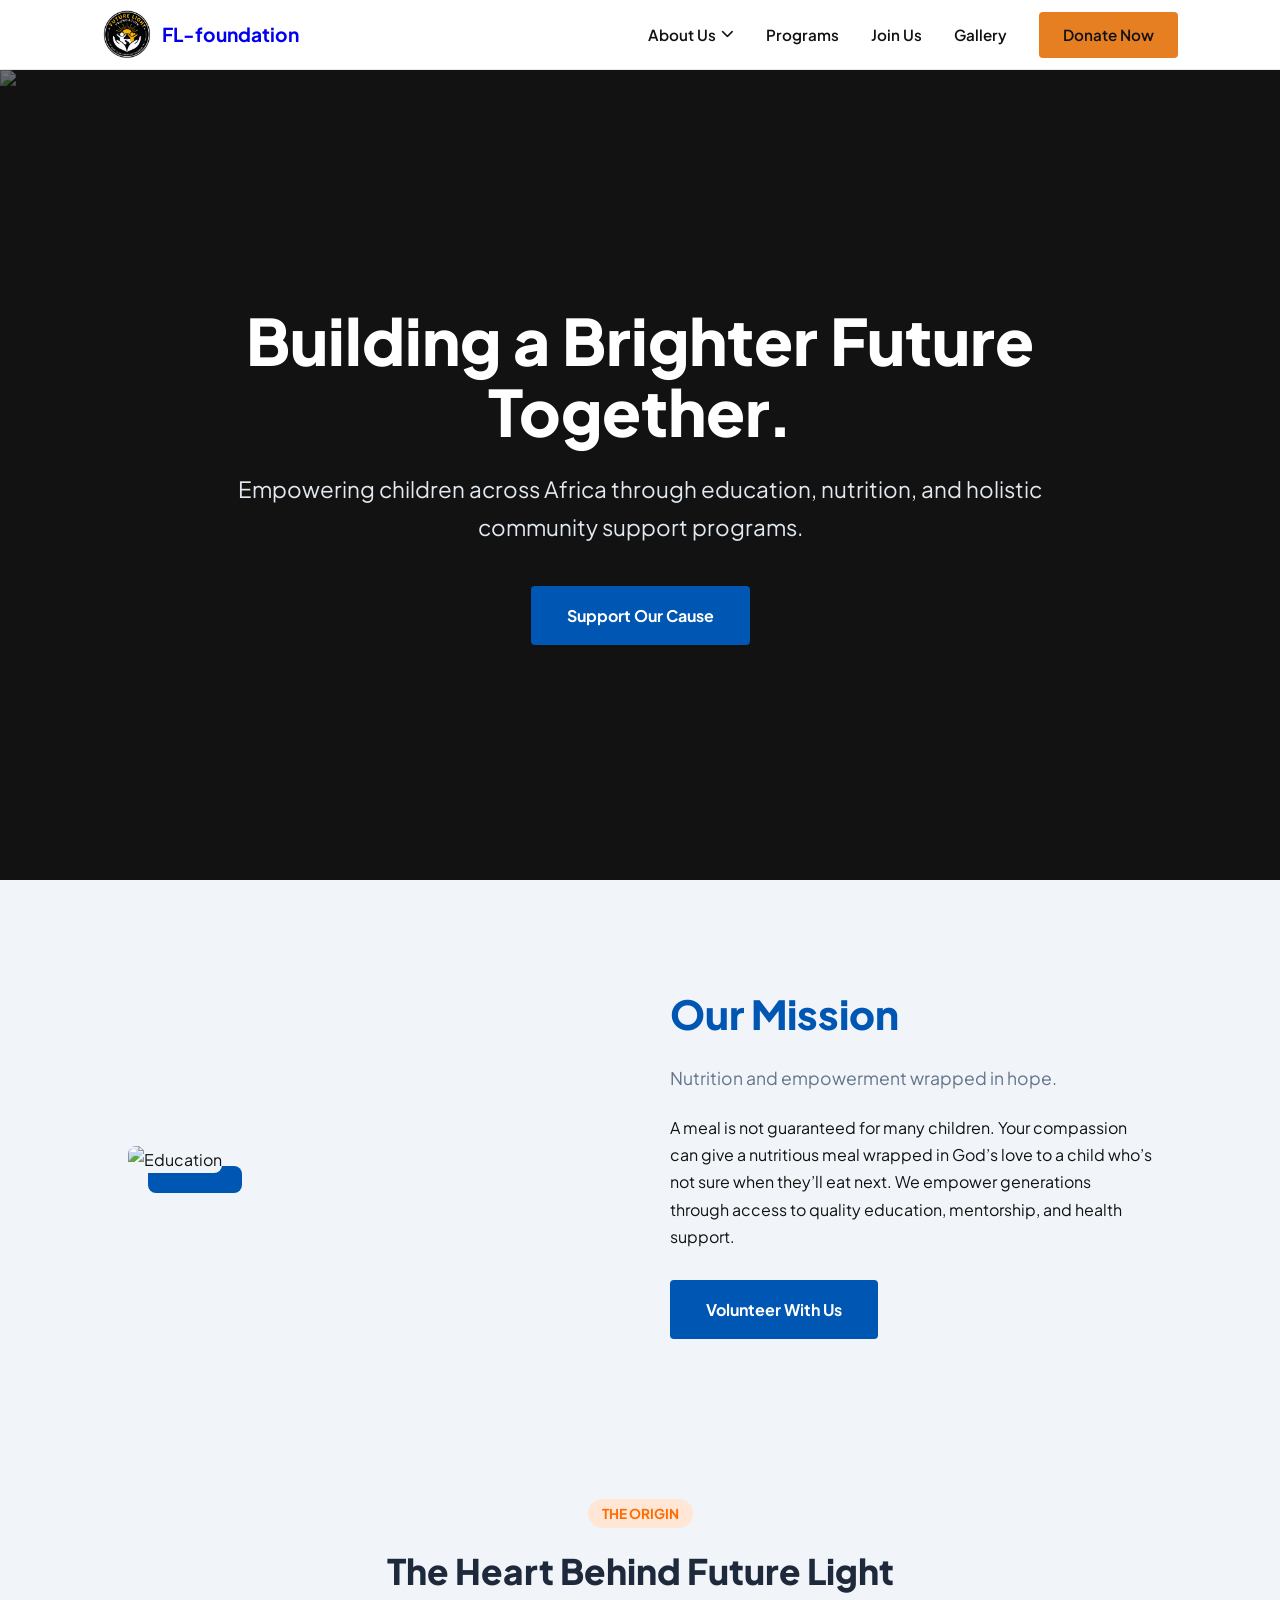
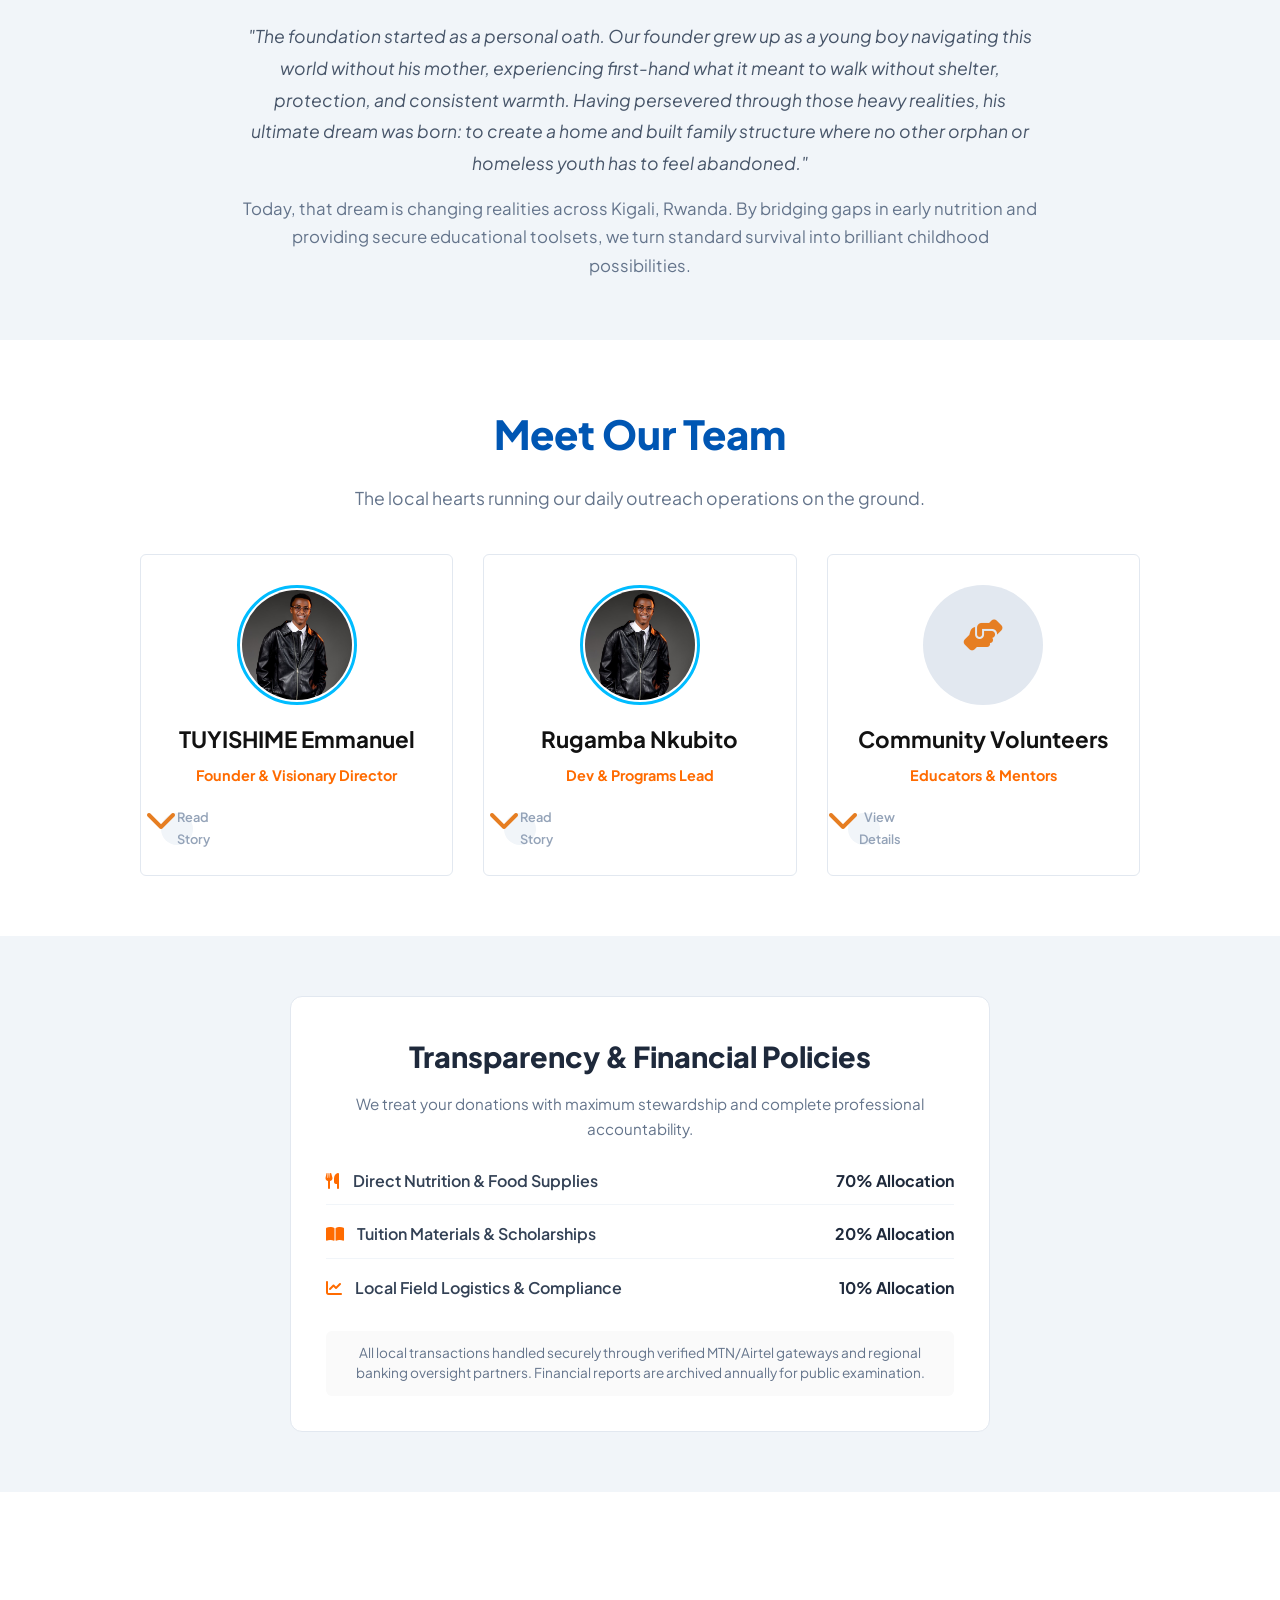
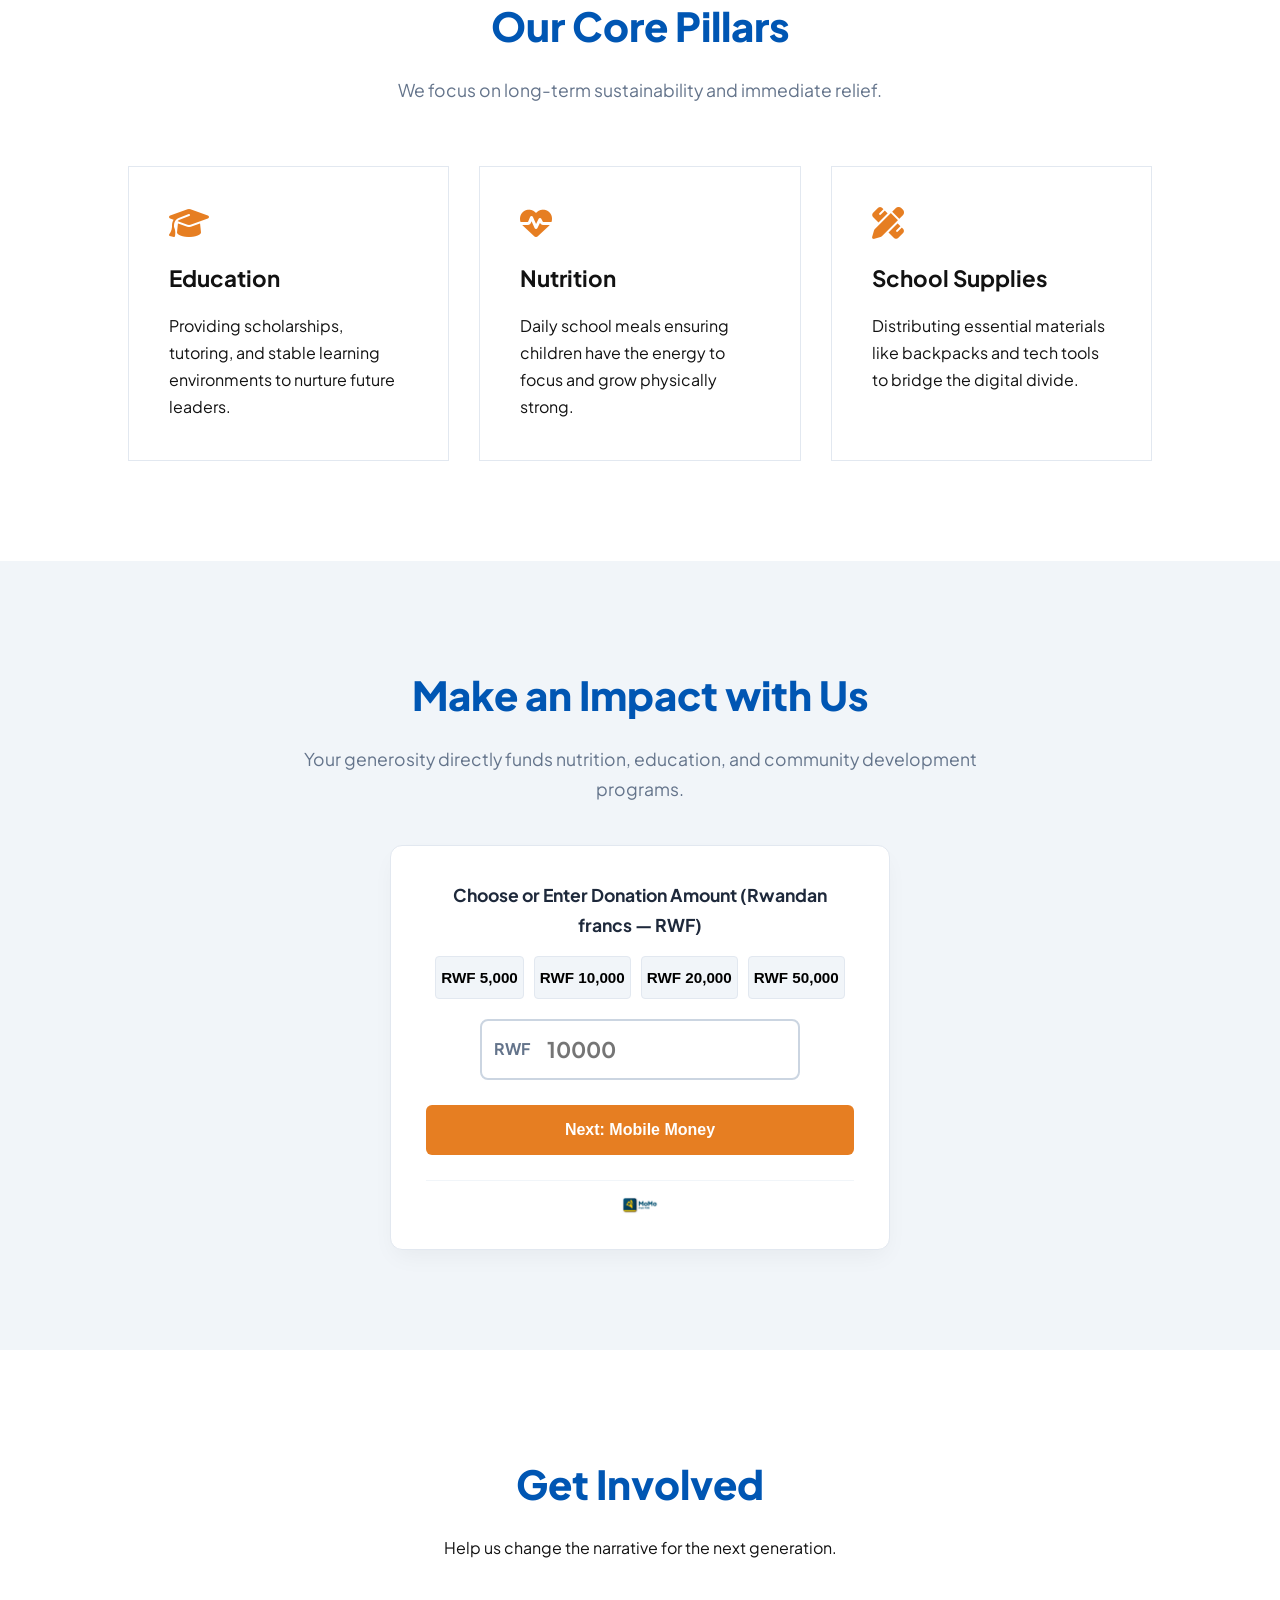
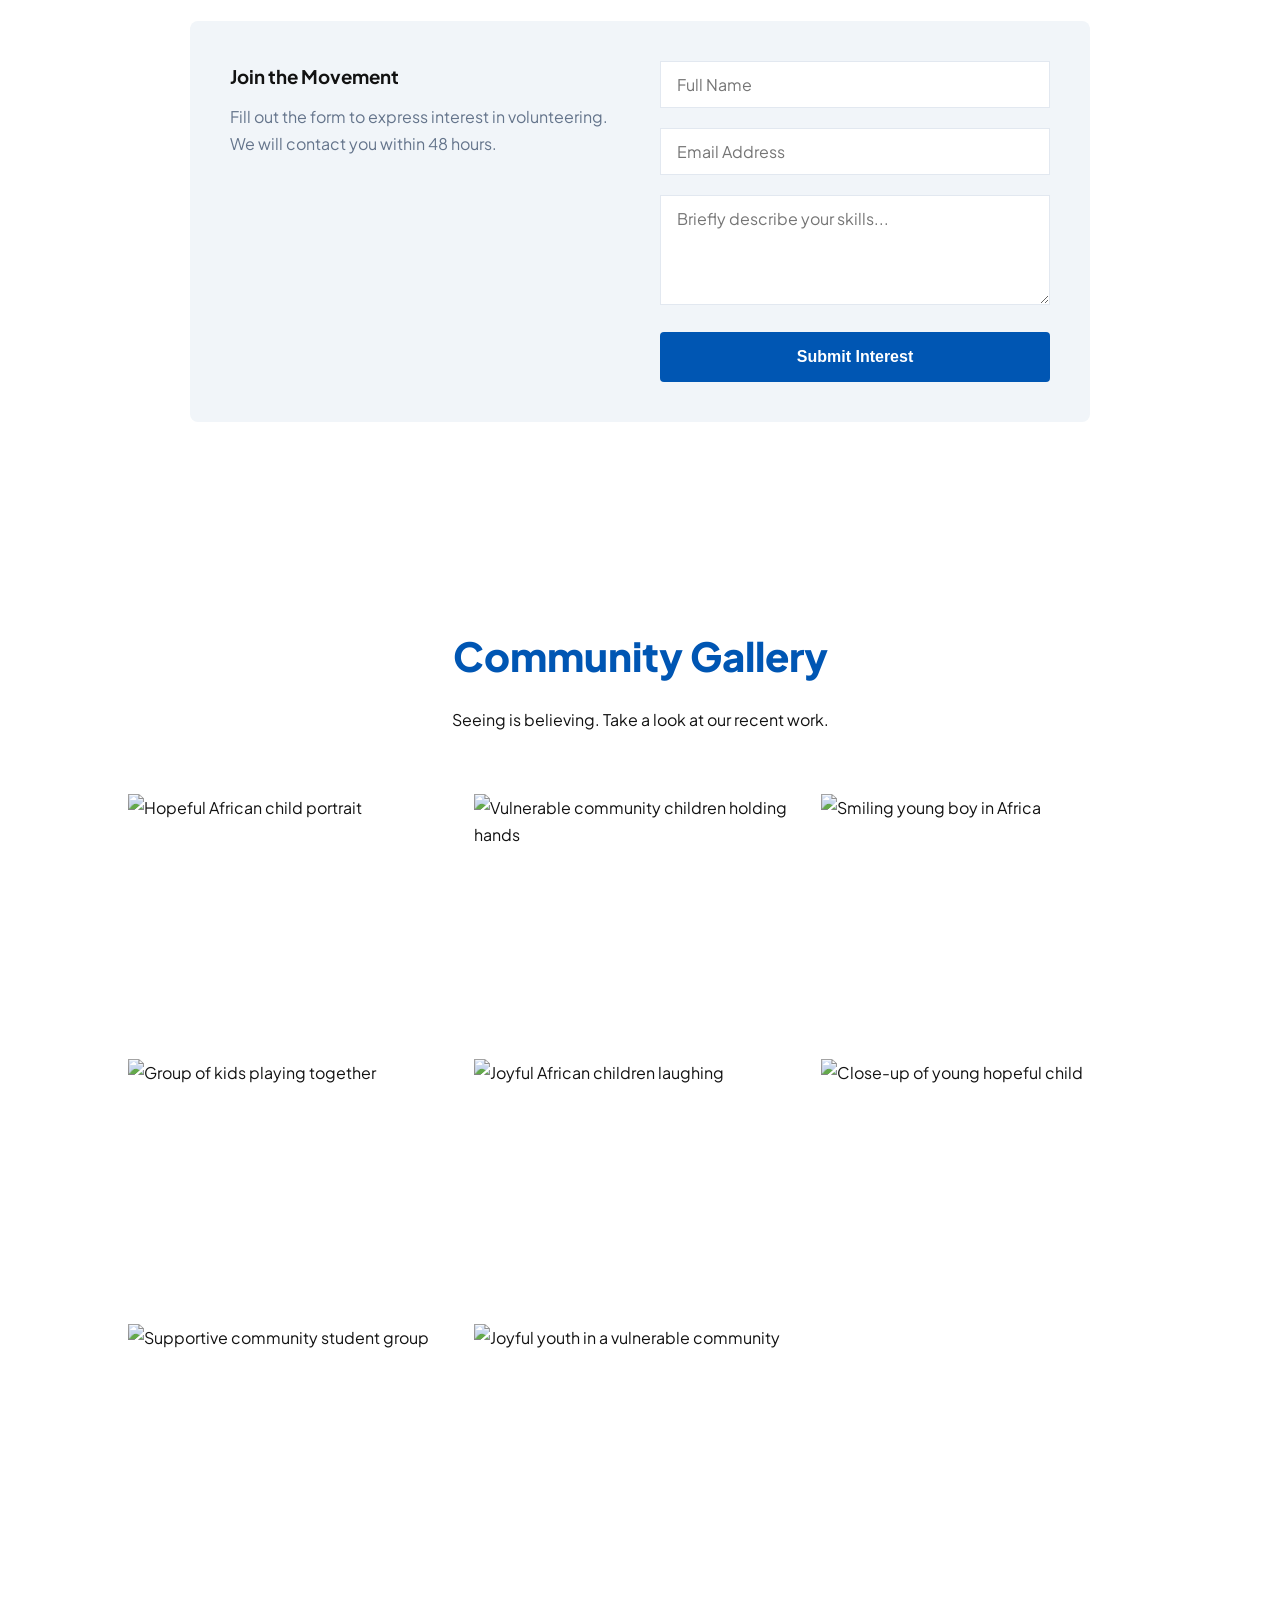
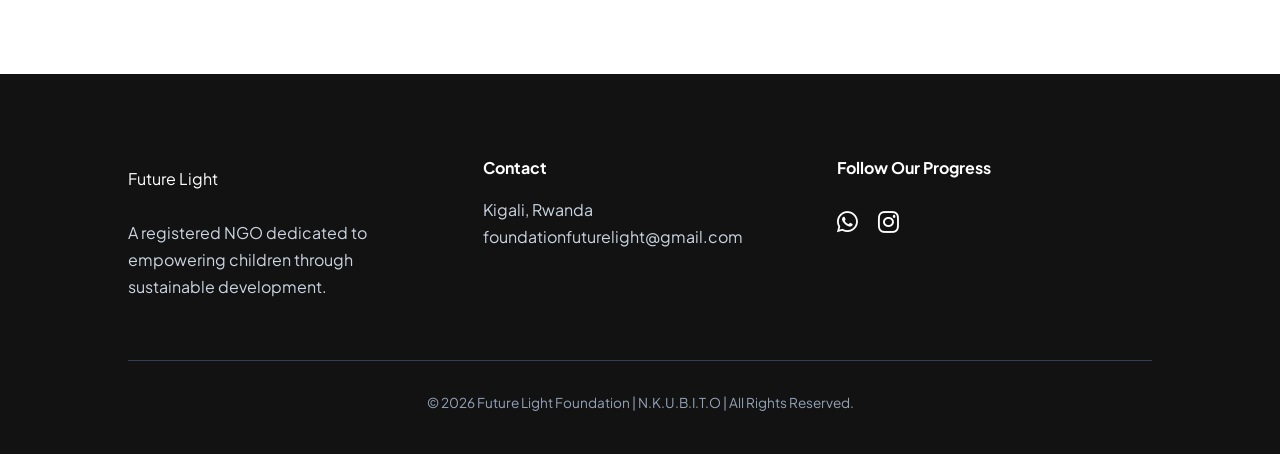
==== commit 85ccbd1e: "Switch donations to manual Mobile Money transfers" ====
--- a/index.html
+++ b/index.html
@@ -216,106 +216,68 @@
         <h2>Make an Impact with Us</h2>
         <p class="sub-title">Your generosity directly funds nutrition, education, and community development programs.</p>
       </div>
-       
+
       <div style="max-width: 500px; margin: 0 auto; background: white; padding: 35px; border: 1px solid var(--border); border-radius: 12px; box-shadow: 0 10px 25px -5px rgba(0,0,0,0.05); min-height: 320px; display: flex; flex-direction: column; justify-content: space-between;">
-         
         <div id="don-step-1">
-          <label style="font-weight: 700; font-size: 1.1rem; color: #1e293b; display: block; margin-bottom: 15px; text-align: center;">Choose or Enter Donation Amount (USD $)</label>
-          
-          <div style="display: flex; justify-content: center; gap: 10px; margin-bottom: 20px;">
-            <button type="button" class="amt-pill" onclick="selectQuickAmount(25)">$25</button>
-            <button type="button" class="amt-pill" onclick="selectQuickAmount(50)">$50</button>
-            <button type="button" class="amt-pill" onclick="selectQuickAmount(100)">$100</button>
-            <button type="button" class="amt-pill" onclick="selectQuickAmount(250)">$250</button>
-          </div>
-
-          <div style="position: relative; max-width: 280px; margin: 0 auto 30px;">
-            <span style="position: absolute; left: 20px; top: 50%; transform: translateY(-50%); font-size: 1.6rem; font-weight: 700; color: #64748b;">$</span>
-            <input type="number" id="global-amount" placeholder="100" min="1" style="width: 100%; padding: 15px 15px 15px 45px; font-size: 1.6rem; font-weight: 700; border: 2px solid #cbd5e1; border-radius: 8px; margin-bottom: 0;" />
-          </div>
-          <button type="button" class="btn btn-secondary" onclick="toStep2()" style="width: 100%; padding: 16px; font-weight: 700; border-radius: 6px;">Next: Choose Method</button>
+          <label for="global-amount" style="font-weight: 700; font-size: 1.1rem; color: #1e293b; display: block; margin-bottom: 15px; text-align: center;">Choose or Enter Donation Amount (Rwandan francs — RWF)</label>
+          <div style="display: flex; justify-content: center; gap: 10px; flex-wrap: wrap; margin-bottom: 20px;">
+            <button type="button" class="amt-pill" onclick="selectQuickAmount(5000)">RWF 5,000</button>
+            <button type="button" class="amt-pill" onclick="selectQuickAmount(10000)">RWF 10,000</button>
+            <button type="button" class="amt-pill" onclick="selectQuickAmount(20000)">RWF 20,000</button>
+            <button type="button" class="amt-pill" onclick="selectQuickAmount(50000)">RWF 50,000</button>
+          </div>
+          <div style="position: relative; max-width: 320px; margin: 0 auto 25px;">
+            <span style="position: absolute; left: 14px; top: 50%; transform: translateY(-50%); font-size: 1rem; font-weight: 700; color: #64748b;">RWF</span>
+            <input type="number" id="global-amount" placeholder="10000" min="1" step="1" style="width: 100%; padding: 15px 15px 15px 65px; font-size: 1.35rem; font-weight: 700; border: 2px solid #cbd5e1; border-radius: 8px; margin-bottom: 0;" />
+          </div>
+          <button type="button" class="btn btn-secondary" onclick="toStep2()" style="width: 100%; padding: 16px; font-weight: 700; border-radius: 6px;">Next: Mobile Money</button>
         </div>
 
         <div id="don-step-2" style="display: none;">
           <div style="display: flex; align-items: center; gap: 8px; margin-bottom: 25px; cursor: pointer;" onclick="toStep1()">
-            <i class="fas fa-arrow-left" style="color: var(--gray); font-size: 0.9rem;"></i> <span style="font-size: 0.9rem; color: var(--gray); font-weight: 600;">Change amount</span>
-          </div>
-          <p style="font-weight: 700; font-size: 1.1rem; color: #1e293b; margin-bottom: 20px; text-align: center;">Choose how you want to pay</p>
-           
-          <div style="display: flex; flex-direction: column; gap: 12px;">
-            <div onclick="toStep3('momo')" style="display: flex; align-items: center; justify-content: space-between; padding: 16px 20px; border: 2px solid #e2e8f0; border-radius: 8px; cursor: pointer; transition: 0.2s; background: #fafafa;" onmouseover="this.style.borderColor='var(--secondary)'" onmouseout="this.style.borderColor='#e2e8f0'">
-              <span style="font-weight: 700; color: #1e293b;"><i class="fas fa-mobile-alt" style="margin-right: 12px; color: var(--secondary);"></i> Mobile Money</span>
-              <img src="./momo.jpg" alt="MoMo" style="height: 22px;" />
-            </div>
-            <div onclick="toStep3('card')" style="display: flex; align-items: center; justify-content: space-between; padding: 16px 20px; border: 2px solid #e2e8f0; border-radius: 8px; cursor: pointer; transition: 0.2s; background: #fafafa;" onmouseover="this.style.borderColor='var(--secondary)'" onmouseout="this.style.borderColor='#e2e8f0'">
-              <span style="font-weight: 700; color: #1e293b;"><i class="far fa-credit-card" style="margin-right: 12px; color: var(--secondary);"></i> Credit / Debit Card</span>
-              <img src="./imagevisa.jpg" alt="Visa" style="height: 22px;" />
-            </div>
-            <div onclick="toStep3('bank')" style="display: flex; align-items: center; justify-content: space-between; padding: 16px 20px; border: 2px solid #e2e8f0; border-radius: 8px; cursor: pointer; transition: 0.2s; background: #fafafa;" onmouseover="this.style.borderColor='var(--secondary)'" onmouseout="this.style.borderColor='#e2e8f0'">
-              <span style="font-weight: 700; color: #1e293b;"><i class="fas fa-university" style="margin-right: 12px; color: var(--secondary);"></i> Bank Wire Transfer</span>
-              <i class="fas fa-chevron-right" style="color: #cbd5e1;"></i>
-            </div>
+            <i class="fas fa-arrow-left" style="color: var(--gray); font-size: 0.9rem;"></i>
+            <span style="font-size: 0.9rem; color: var(--gray); font-weight: 600;">Change amount</span>
+          </div>
+          <p style="font-weight: 700; font-size: 1.1rem; color: #1e293b; margin-bottom: 20px; text-align: center;">Donate using Mobile Money</p>
+          <div onclick="toStep3('momo')" role="button" tabindex="0" onkeydown="if(event.key==='Enter'||event.key===' '){event.preventDefault();toStep3('momo')}" style="display: flex; align-items: center; justify-content: space-between; padding: 18px 20px; border: 2px solid var(--secondary); border-radius: 8px; cursor: pointer; background: #fffaf5;">
+            <span style="font-weight: 700; color: #1e293b;"><i class="fas fa-mobile-alt" style="margin-right: 12px; color: var(--secondary);"></i> MTN MoMo / Airtel Money</span>
+            <img src="./momo.jpg" alt="Mobile Money" style="height: 22px;" />
           </div>
         </div>
 
         <div id="don-step-3" style="display: none;">
           <div style="display: flex; align-items: center; gap: 8px; margin-bottom: 25px; cursor: pointer;" onclick="backToStep2()">
-            <i class="fas fa-arrow-left" style="color: var(--gray); font-size: 0.9rem;"></i> <span style="font-size: 0.9rem; color: var(--gray); font-weight: 600;">Change method</span>
-          </div>
-
-          <form id="dynamic-payment-form">
-            <div id="fields-momo" style="display: none;">
-              <h4 style="margin-bottom: 15px; color: #1e293b;">Mobile Money Details</h4>
-              <div style="display: grid; grid-template-columns: 1fr 1fr; gap: 10px; margin-bottom: 12px;">
-                <input type="text" id="momo-first" placeholder="First Name*" required style="padding: 12px; border: 1px solid #cbd5e1; border-radius: 6px; margin:0;" />
-                <input type="text" id="momo-last" placeholder="Last Name*" required style="padding: 12px; border: 1px solid #cbd5e1; border-radius: 6px; margin:0;" />
-              </div>
-              <input type="email" id="momo-email" placeholder="Email Address*" required style="padding: 12px; border: 1px solid #cbd5e1; border-radius: 6px; margin-bottom: 12px;" />
-              <div style="display: flex; gap: 6px; margin-bottom: 20px;">
-                <select id="momo-country" style="padding: 12px; border: 1px solid #cbd5e1; border-radius: 6px; background: #fff; width: 95px;">
-                  <option>🇷🇼 +250</option>
-                  <option>🇰🇪 +254</option>
-                  <option>🇺🇬 +256</option>
-                </select>
-                <input type="text" id="momo-phone" placeholder="Phone Number*" required style="flex: 1; padding: 12px; border: 1px solid #cbd5e1; border-radius: 6px; margin:0;" />
-              </div>
-              <button type="submit" class="btn btn-secondary" style="width: 100%; padding: 14px; font-weight: 700; border-radius: 6px;">Submit MoMo Donation</button>
+            <i class="fas fa-arrow-left" style="color: var(--gray); font-size: 0.9rem;"></i>
+            <span style="font-size: 0.9rem; color: var(--gray); font-weight: 600;">Change method</span>
+          </div>
+          <div id="fields-momo">
+            <h4 style="margin-bottom: 12px; color: #1e293b;">Donate with Mobile Money</h4>
+            <p style="color: #475569; margin-bottom: 16px;">Send the donation amount below from your MTN MoMo or Airtel Money account.</p>
+            <div style="background: #fff7ed; border: 1px solid #fed7aa; border-radius: 10px; padding: 18px; text-align: center; margin-bottom: 18px;">
+              <p style="font-size: 0.9rem; color: #9a3412; font-weight: 700;">Amount to send</p>
+              <p id="momo-donation-amount" style="font-size: 1.7rem; font-weight: 800; color: #1e293b; margin: 4px 0 14px;">RWF 0</p>
+              <p style="font-size: 0.9rem; color: #9a3412; font-weight: 700;">Mobile Money number</p>
+              <p style="font-size: 1.8rem; font-weight: 800; color: #1e293b; letter-spacing: 1px;">0792157588</p>
+              <button type="button" class="btn btn-secondary" onclick="copyDonationNumber()" style="margin-top: 12px; padding: 10px 18px;"><i class="far fa-copy" style="margin-right: 6px;"></i> Copy number</button>
+              <p id="copy-number-status" aria-live="polite" style="font-size: 0.85rem; margin-top: 8px; color: #166534;"></p>
             </div>
-
-            <div id="fields-card" style="display: none;">
-              <h4 style="margin-bottom: 15px; color: #1e293b;">Secure Card Checkout</h4>
-              <div style="display: grid; grid-template-columns: 1fr 1fr; gap: 10px; margin-bottom: 12px;">
-                <input type="text" id="card-first" placeholder="First Name*" required style="padding: 12px; border: 1px solid #cbd5e1; border-radius: 6px; margin:0;" />
-                <input type="text" id="card-last" placeholder="Last Name*" required style="padding: 12px; border: 1px solid #cbd5e1; border-radius: 6px; margin:0;" />
-              </div>
-              <input type="email" id="card-email" placeholder="Email Address*" required style="padding: 12px; border: 1px solid #cbd5e1; border-radius: 6px; margin-bottom: 12px;" />
-              <input type="text" id="card-number" placeholder="Card Number*" required style="padding: 12px; border: 1px solid #cbd5e1; border-radius: 6px; margin-bottom: 12px;" />
-              <div style="display: flex; gap: 10px; margin-bottom: 20px;">
-                <input type="text" id="card-expiry" placeholder="MM / YY*" required style="width: 50%; padding: 12px; border: 1px solid #cbd5e1; border-radius: 6px; margin:0;" />
-                <input type="text" id="card-cvc" placeholder="CVC*" required style="width: 50%; padding: 12px; border: 1px solid #cbd5e1; border-radius: 6px; margin:0;" />
-              </div>
-              <button type="submit" class="btn btn-secondary" style="width: 100%; padding: 14px; font-weight: 700; border-radius: 6px;">Authorize Payment</button>
-            </div>
-
-            <div id="fields-bank" style="display: none;">
-              <h4 style="margin-bottom: 10px; color: #1e293b;">Bank Wire Request</h4>
-              <p style="font-size: 0.85rem; color: var(--gray); margin-bottom: 15px; line-height: 1.4;">Enter your details to generate local regional Swift settlement information directly to your email.</p>
-              <input type="text" id="bank-name" placeholder="Full Name / Organization Name*" required style="padding: 12px; border: 1px solid #cbd5e1; border-radius: 6px; margin-bottom: 12px;" />
-              <input type="email" id="bank-email" placeholder="Email Address*" required style="padding: 12px; border: 1px solid #cbd5e1; border-radius: 6px; margin-bottom: 20px;" />
-              <button type="submit" class="btn btn-secondary" style="width: 100%; padding: 14px; font-weight: 700; border-radius: 6px;">Email Me Swift Instructions</button>
-            </div>
-          </form>
+            <ol style="padding-left: 22px; color: #475569; margin-bottom: 18px;">
+              <li>Open MTN MoMo or Airtel Money on your phone.</li>
+              <li>Send the exact amount to <strong>0792157588</strong>.</li>
+              <li>Keep your transaction confirmation/reference.</li>
+              <li>Email the transaction reference to <strong>foundationfuturelight@gmail.com</strong> so the team can verify it.</li>
+            </ol>
+            <p style="font-size: 0.85rem; color: #64748b; margin-bottom: 16px;">This is a manual transfer. The website cannot automatically confirm that payment was received.</p>
+            <a id="email-donation-receipt" class="btn btn-secondary" href="mailto:foundationfuturelight@gmail.com?subject=Future%20Light%20Donation%20Receipt" style="display: block; text-align: center; padding: 14px; border-radius: 6px;">Email donation reference</a>
+          </div>
         </div>
 
         <div id="donation-footer-logos" style="margin-top: 25px; border-top: 1px solid #f1f5f9; padding-top: 15px; display: flex; justify-content: center; align-items: center; gap: 15px; flex-wrap: wrap;">
-          <img src="./momo.jpg" alt="MoMo" style="height: 18px; object-fit: contain;" />
-          <img src="./imagevisa.jpg" alt="Visa" style="height: 18px; object-fit: contain;" />
-          <img src="./banks.jpg" alt="Wire" style="height: 18px; object-fit: contain;" />
-        </div>
-
-      </div>
-    </section>
-   
+          <img src="./momo.jpg" alt="Mobile Money" style="height: 18px; object-fit: contain;" />
+        </div>
+      </div>
+    </section>
+
     <section id="volunteer">
       <div class="section-header">
         <h2>Get Involved</h2>
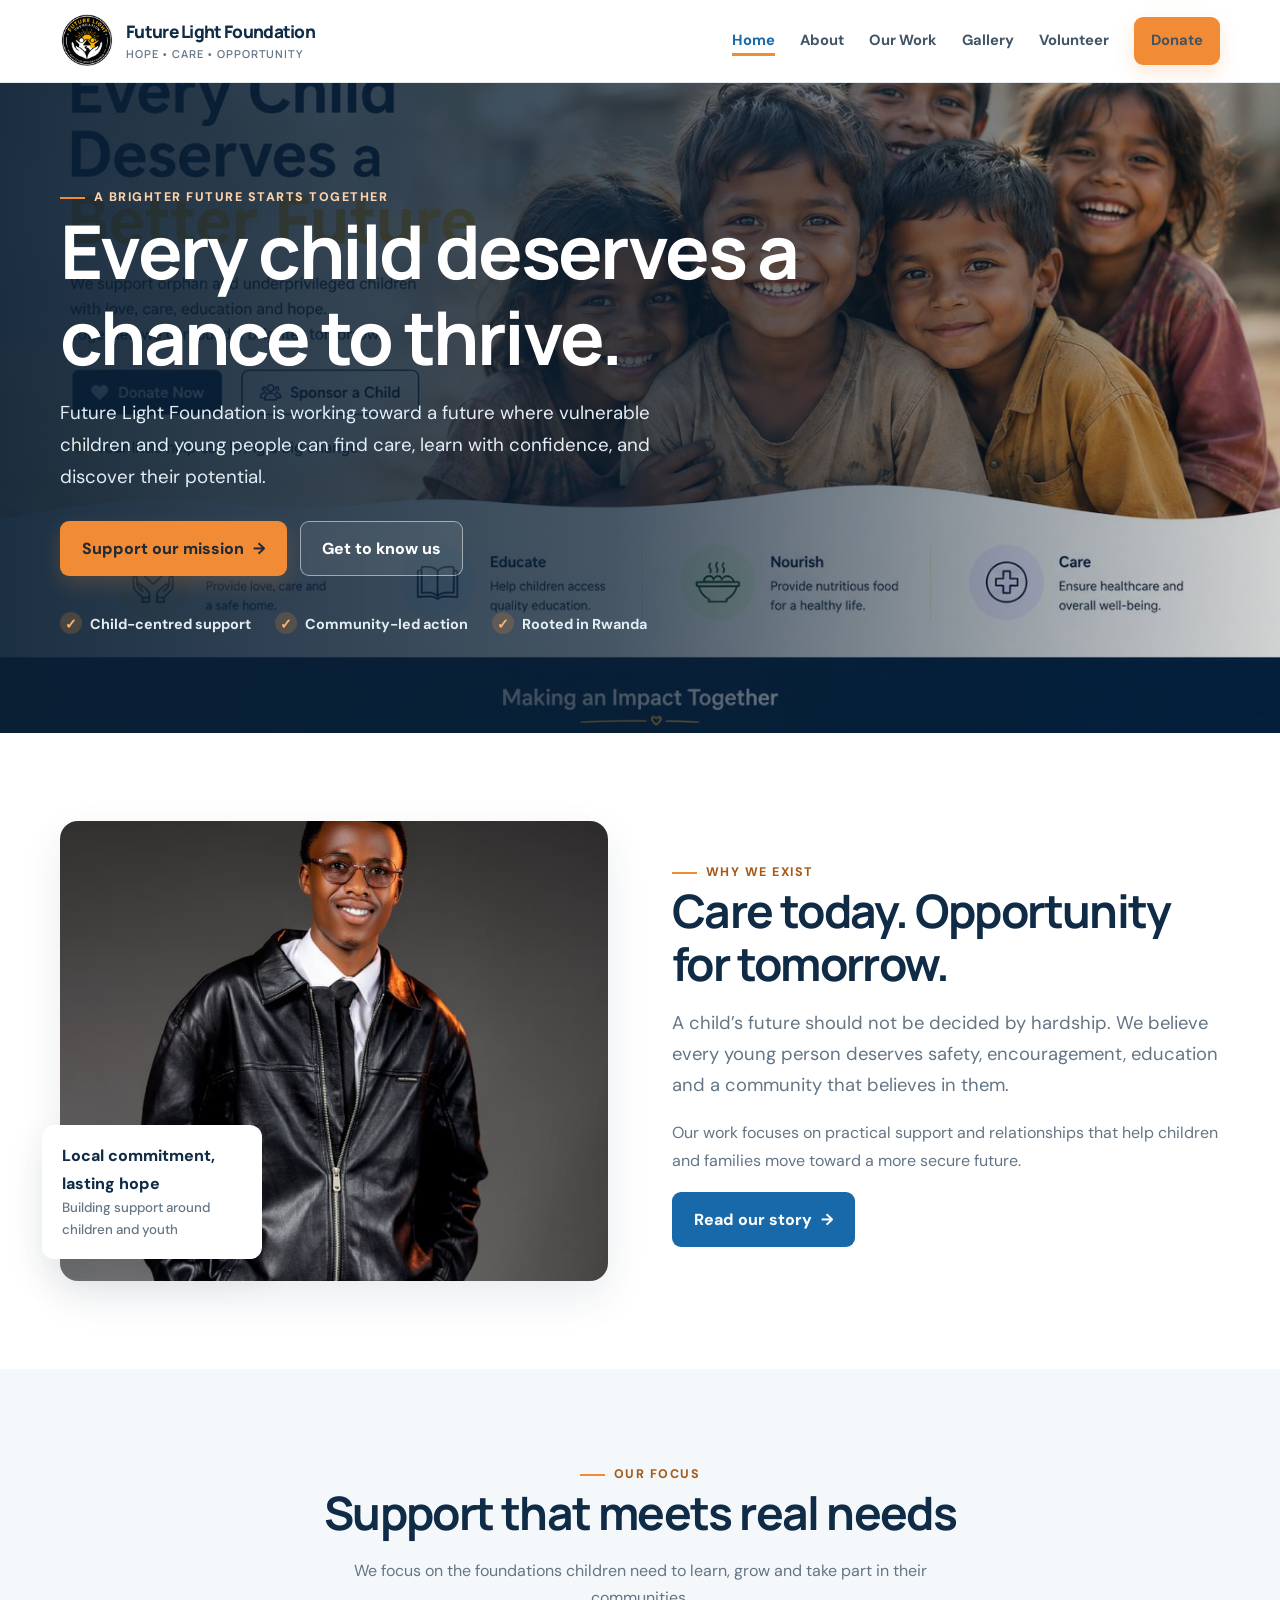
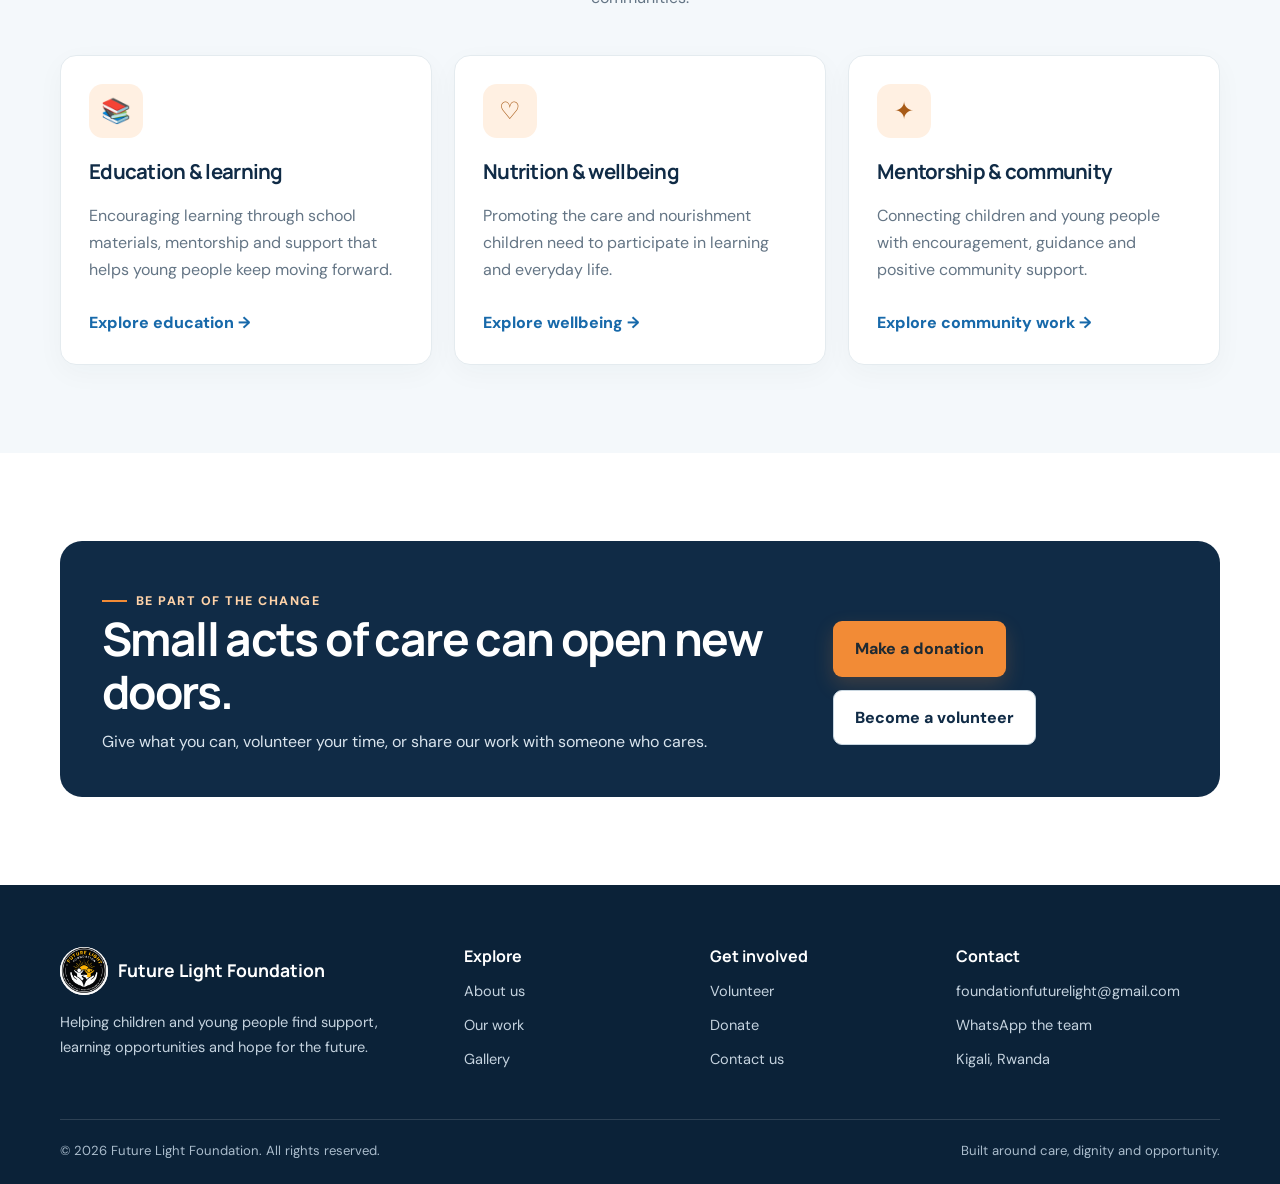
==== commit f0da2526: "Build a professional multi-page foundation homepage" ====
--- a/index.html
+++ b/index.html
@@ -1,350 +1,43 @@
 <!doctype html>
 <html lang="en">
-  <head>
-    <meta charset="UTF-8" />
-    <meta name="viewport" content="width=device-width, initial-scale=1.0" />
-    <title>Future Light Foundation | Empowerment</title>
-    <link
-      href="https://fonts.googleapis.com/css2?family=Plus+Jakarta+Sans:wght=300;400;600;700;800&display=swap"
-      rel="stylesheet"
-    />
-    <link
-      rel="stylesheet"
-      href="https://cdnjs.cloudflare.com/ajax/libs/font-awesome/6.4.0/css/all.min.css"
-    />
-    <link rel="stylesheet" href="./style.css">
-  </head>
-  <body>
-    <nav>
-      <a href="#" class="logo" style="display: inline-flex; align-items: center; gap: 10px; text-decoration: none;">
-        <img src="./futurelogo.jpeg" alt="Future Light Foundation Logo" style="height: 50px; width: 50px; object-fit: contain; border-radius: 50%;" />
-        <span style="font-weight: 700; font-size: 1.2rem; color: inherit; font-family: 'Plus Jakarta Sans', sans-serif; white-space: nowrap;">FL-foundation</span>
-      </a>
-      <div class="mobile-toggle" id="menuBtn"><i class="fas fa-bars"></i></div>
-      <div class="nav-links" id="navLinks">
-        <div class="dropdown" style="position: relative; display: inline-block;">
-          <a href="#about" class="dropdown-toggle" style="display: flex; align-items: center; gap: 5px;">
-            About Us <i class="fas fa-chevron-down" style="font-size: 0.8rem;"></i>
-          </a>
-          <div class="dropdown-menu">
-            <a href="#story">Our Story (Origin)</a>
-            <a href="#team">Our Team</a>
-            <a href="#financials">Financials & Policies</a>
-          </div>
-        </div>
-        <a href="#programs">Programs</a>
-        <a href="#volunteer">Join Us</a>
-        <a href="#gallery">Gallery</a>
-        <a href="#donate" class="btn btn-secondary" style="padding: 10px 24px">Donate Now</a>
-      </div>
-    </nav>
-
-    <header>
-      <img
-        src="https://images.unsplash.com/photo-1488521787991-ed7bbaae773c?q=80&w=2070&auto=format&fit=crop"
-        class="hero-image"
-        alt="Children smiling"
-      />
-      <div class="hero-content">
-        <h1>Building a Brighter Future Together.</h1>
-        <p>
-          Empowering children across Africa through education, nutrition, and
-          holistic community support programs.
-        </p>
-        <a href="#donate" class="btn btn-primary">Support Our Cause</a>
-      </div>
-    </header>
-
-    <section id="about">
-      <div class="mission-content">
-        <div>
-          <img
-            src="https://images.unsplash.com/photo-1509099836639-18ba1795216d?q=80&w=1931&auto=format&fit=crop"
-            class="mission-img"
-            alt="Education"
-          />
-        </div>
-        <div>
-          <h2>Our Mission</h2>
-          <p class="sub-title">Nutrition and empowerment wrapped in hope.</p>
-          <p style="margin-top: 20px">
-            A meal is not guaranteed for many children. Your compassion can give
-            a nutritious meal wrapped in God’s love to a child who’s not sure
-            when they’ll eat next. We empower generations through access to
-            quality education, mentorship, and health support.
-          </p>
-          <div style="margin-top: 30px">
-            <a href="#volunteer" class="btn btn-primary">Volunteer With Us</a>
-          </div>
-        </div>
-      </div>
-    </section>
-
-    <section id="story" style="background: var(--off-white); padding: 60px 20px;">
-      <div style="max-width: 800px; margin: 0 auto; text-align: center;">
-        <span style="background: #ffe6d5; color: #ff6b00; padding: 6px 14px; border-radius: 20px; font-weight: 700; font-size: 0.85rem; text-transform: uppercase;">The Origin</span>
-        <h2 style="margin-top: 15px; font-weight: 800; font-size: 2.2rem; color: #1e293b;">The Heart Behind Future Light</h2>
-        <p style="font-size: 1.1rem; color: #475569; margin-top: 20px; line-height: 1.8; font-style: italic;">
-          "The foundation started as a personal oath. Our founder grew up as a young boy navigating this world without his mother, experiencing first-hand what it meant to walk without shelter, protection, and consistent warmth. Having persevered through those heavy realities, his ultimate dream was born: to create a home and built family structure where no other orphan or homeless youth has to feel abandoned."
-        </p>
-        <p style="font-size: 1.05rem; color: #64748b; margin-top: 15px; line-height: 1.7;">
-          Today, that dream is changing realities across Kigali, Rwanda. By bridging gaps in early nutrition and providing secure educational toolsets, we turn standard survival into brilliant childhood possibilities.
-        </p>
-      </div>
-    </section>
-
-    <section id="team" style="padding: 60px 20px;">
-      <div class="section-header" style="text-align: center; margin-bottom: 40px;">
-        <h2>Meet Our Team</h2>
-        <p class="sub-title">The local hearts running our daily outreach operations on the ground.</p>
-      </div>
-      <div class="grid-3" style="max-width: 1000px; margin: 0 auto;">
-         
-        <div class="card team-card" onclick="toggleTeamCard(this)" style="text-align: center; padding: 30px 20px; cursor: pointer; transition: all 0.3s cubic-bezier(0.4, 0, 0.2, 1); overflow: hidden;">
-          <div style="width: 120px; height: 120px; border-radius: 50%; border: 3px solid #00bcff; padding: 2px; margin: 0 auto 15px auto; overflow: hidden; display: flex; align-items: center; justify-content: center;">
-            <img src="./tuyishime.jpeg" alt="Founder & Lead Photo" style="width: 100%; height: 100%; object-fit: cover; border-radius: 50%;" />
-          </div>
-          <h3 style="margin-bottom: 5px;">TUYISHIME Emmanuel</h3>
-          <p style="color: #ff6b00; font-weight: 700; font-size: 0.9rem; margin-bottom: 10px;">Founder & Visionary Director</p>
-          
-          <div class="team-details" style="max-height: 0; opacity: 0; overflow: hidden; transition: all 0.3s ease;">
-            <p style="font-size: 0.9rem; color: var(--gray); margin-top: 10px; line-height: 1.5;">Dedicated to reshaping paths for orphans and vulnerable kids across local communities by building a lasting family structure from personal experience.</p>
-            <div style="display: flex; justify-content: center; gap: 15px; margin-top: 15px; font-size: 1.1rem;">
-              <a href="mailto:foundationfuturelight@gmail.com" style="color: #64748b;"><i class="fas fa-envelope"></i></a>
-              <a href="https://instagram.com/futurelight_foundation" target="_blank" style="color: #64748b;"><i class="fab fa-instagram"></i></a>
-              <a href="https://wa.me/250790161576" target="_blank" style="color: #64748b;"><i class="fab fa-whatsapp"></i></a>
-            </div>
-          </div>
-          <div class="expand-indicator" style="margin-top: 15px; font-size: 0.8rem; color: #94a3b8; font-weight: 600;"><i class="fas fa-chevron-down"></i> Read Story</div>
-        </div>
-
-        <div class="card team-card" onclick="toggleTeamCard(this)" style="text-align: center; padding: 30px 20px; cursor: pointer; transition: all 0.3s cubic-bezier(0.4, 0, 0.2, 1); overflow: hidden;">
-          <div style="width: 120px; height: 120px; border-radius: 50%; border: 3px solid #00bcff; padding: 2px; margin: 0 auto 15px auto; overflow: hidden; display: flex; align-items: center; justify-content: center;">
-            <img src="./tuyishime.jpeg" alt="Programs Team Photo" style="width: 100%; height: 100%; object-fit: cover; border-radius: 50%;" onerror="this.src='https://images.unsplash.com/photo-1507003211169-0a1dd7228f2d?q=80&w=200&auto=format&fit=crop'"/>
-          </div>
-          <h3 style="margin-bottom: 5px;">Rugamba Nkubito</h3>
-          <p style="color: #ff6b00; font-weight: 700; font-size: 0.9rem; margin-bottom: 10px;">Dev & Programs Lead</p>
-          
-          <div class="team-details" style="max-height: 0; opacity: 0; overflow: hidden; transition: all 0.3s ease;">
-            <p style="font-size: 0.9rem; color: var(--gray); margin-top: 10px; line-height: 1.5;">Directly monitoring community nutrition lines, managing backend logistics optimization, and arranging resource distribution systems.</p>
-            <div style="display: flex; justify-content: center; gap: 15px; margin-top: 15px; font-size: 1.1rem;">
-              <a href="mailto:foundationfuturelight@gmail.com" style="color: #64748b;"><i class="fas fa-envelope"></i></a>
-              <a href="#" style="color: #64748b;"><i class="fab fa-linkedin"></i></a>
-            </div>
-          </div>
-          <div class="expand-indicator" style="margin-top: 15px; font-size: 0.8rem; color: #94a3b8; font-weight: 600;"><i class="fas fa-chevron-down"></i> Read Story</div>
-        </div>
-
-        <div class="card team-card" onclick="toggleTeamCard(this)" style="text-align: center; padding: 30px 20px; cursor: pointer; transition: all 0.3s cubic-bezier(0.4, 0, 0.2, 1); overflow: hidden;">
-          <div style="width: 120px; height: 120px; border-radius: 50%; background: #e2e8f0; margin: 0 auto 15px auto; display: flex; align-items: center; justify-content: center; color: #64748b; font-size: 2.2rem;"><i class="fas fa-hands-helping"></i></div>
-          <h3 style="margin-bottom: 5px;">Community Volunteers</h3>
-          <p style="color: #ff6b00; font-weight: 700; font-size: 0.9rem; margin-bottom: 10px;">Educators & Mentors</p>
-          
-          <div class="team-details" style="max-height: 0; opacity: 0; overflow: hidden; transition: all 0.3s ease;">
-            <p style="font-size: 0.9rem; color: var(--gray); margin-top: 10px; line-height: 1.5;">Local youth mentors offering regular weekend tutoring, foundational school logistics assistance, and care line outreach support.</p>
-            <div style="display: flex; justify-content: center; gap: 15px; margin-top: 15px; font-size: 1.1rem;">
-              <a href="#volunteer" style="color: var(--secondary); font-weight: 700; font-size: 0.85rem; text-decoration: none;">Join This Group <i class="fas fa-arrow-right" style="margin-left:4px;"></i></a>
-            </div>
-          </div>
-          <div class="expand-indicator" style="margin-top: 15px; font-size: 0.8rem; color: #94a3b8; font-weight: 600;"><i class="fas fa-chevron-down"></i> View Details</div>
-        </div>
-
-      </div>
-    </section>
-    
-    <section id="financials" style="background: var(--off-white); padding: 60px 20px;">
-      <div style="max-width: 700px; margin: 0 auto; background: white; padding: 35px; border-radius: 12px; border: 1px solid var(--border);">
-        <h2 style="font-size: 1.8rem; color: #1e293b; margin-bottom: 10px; font-weight: 800; text-align: center;">Transparency & Financial Policies</h2>
-        <p style="color: #64748b; text-align: center; font-size: 0.95rem; margin-bottom: 25px;">We treat your donations with maximum stewardship and complete professional accountability.</p>
-        <div style="display: flex; flex-direction: column; gap: 15px;">
-          <div style="display: flex; justify-content: space-between; align-items: center; border-bottom: 1px solid #f1f5f9; padding-bottom: 10px;">
-            <span style="font-weight: 600; color: #334155;"><i class="fas fa-utensils" style="color: #ff6b00; margin-right: 10px;"></i> Direct Nutrition & Food Supplies</span>
-            <span style="font-weight: 700; color: #1e293b;">70% Allocation</span>
-          </div>
-          <div style="display: flex; justify-content: space-between; align-items: center; border-bottom: 1px solid #f1f5f9; padding-bottom: 10px;">
-            <span style="font-weight: 600; color: #334155;"><i class="fas fa-book-open" style="color: #ff6b00; margin-right: 10px;"></i> Tuition Materials & Scholarships</span>
-            <span style="font-weight: 700; color: #1e293b;">20% Allocation</span>
-          </div>
-          <div style="display: flex; justify-content: space-between; align-items: center; padding-bottom: 5px;">
-            <span style="font-weight: 600; color: #334155;"><i class="fas fa-chart-line" style="color: #ff6b00; margin-right: 10px;"></i> Local Field Logistics & Compliance</span>
-            <span style="font-weight: 700; color: #1e293b;">10% Allocation</span>
-          </div>
-        </div>
-        <p style="margin-top: 25px; font-size: 0.85rem; color: var(--gray); text-align: center; line-height: 1.5; background: #fafafa; padding: 12px; border-radius: 6px;">
-          All local transactions handled securely through verified MTN/Airtel gateways and regional banking oversight partners. Financial reports are archived annually for public examination.
-        </p>
-      </div>
-    </section>
-
-    <section id="programs">
-      <div class="section-header">
-        <h2>Our Core Pillars</h2>
-        <p class="sub-title">
-          We focus on long-term sustainability and immediate relief.
-        </p>
-      </div>
-      <div class="grid-3">
-        <div class="card">
-          <i class="fas fa-graduation-cap"></i>
-          <h3>Education</h3>
-          <p>
-            Providing scholarships, tutoring, and stable learning environments
-            to nurture future leaders.
-          </p>
-        </div>
-        <div class="card">
-          <i class="fas fa-heartbeat"></i>
-          <h3>Nutrition</h3>
-          <p>
-            Daily school meals ensuring children have the energy to focus and
-            grow physically strong.
-          </p>
-        </div>
-        <div class="card">
-          <i class="fas fa-pencil-ruler"></i>
-          <h3>School Supplies</h3>
-          <p>
-            Distributing essential materials like backpacks and tech tools to
-            bridge the digital divide.
-          </p>
-        </div>
-      </div>
-    </section>
-
-    <section id="donate" style="background: var(--off-white); padding: 100px 10%; font-family: 'Plus Jakarta Sans', sans-serif;">
-      <div class="section-header" style="text-align: center; margin-bottom: 40px;">
-        <h2>Make an Impact with Us</h2>
-        <p class="sub-title">Your generosity directly funds nutrition, education, and community development programs.</p>
-      </div>
-
-      <div style="max-width: 500px; margin: 0 auto; background: white; padding: 35px; border: 1px solid var(--border); border-radius: 12px; box-shadow: 0 10px 25px -5px rgba(0,0,0,0.05); min-height: 320px; display: flex; flex-direction: column; justify-content: space-between;">
-        <div id="don-step-1">
-          <label for="global-amount" style="font-weight: 700; font-size: 1.1rem; color: #1e293b; display: block; margin-bottom: 15px; text-align: center;">Choose or Enter Donation Amount (Rwandan francs — RWF)</label>
-          <div style="display: flex; justify-content: center; gap: 10px; flex-wrap: wrap; margin-bottom: 20px;">
-            <button type="button" class="amt-pill" onclick="selectQuickAmount(5000)">RWF 5,000</button>
-            <button type="button" class="amt-pill" onclick="selectQuickAmount(10000)">RWF 10,000</button>
-            <button type="button" class="amt-pill" onclick="selectQuickAmount(20000)">RWF 20,000</button>
-            <button type="button" class="amt-pill" onclick="selectQuickAmount(50000)">RWF 50,000</button>
-          </div>
-          <div style="position: relative; max-width: 320px; margin: 0 auto 25px;">
-            <span style="position: absolute; left: 14px; top: 50%; transform: translateY(-50%); font-size: 1rem; font-weight: 700; color: #64748b;">RWF</span>
-            <input type="number" id="global-amount" placeholder="10000" min="1" step="1" style="width: 100%; padding: 15px 15px 15px 65px; font-size: 1.35rem; font-weight: 700; border: 2px solid #cbd5e1; border-radius: 8px; margin-bottom: 0;" />
-          </div>
-          <button type="button" class="btn btn-secondary" onclick="toStep2()" style="width: 100%; padding: 16px; font-weight: 700; border-radius: 6px;">Next: Mobile Money</button>
-        </div>
-
-        <div id="don-step-2" style="display: none;">
-          <div style="display: flex; align-items: center; gap: 8px; margin-bottom: 25px; cursor: pointer;" onclick="toStep1()">
-            <i class="fas fa-arrow-left" style="color: var(--gray); font-size: 0.9rem;"></i>
-            <span style="font-size: 0.9rem; color: var(--gray); font-weight: 600;">Change amount</span>
-          </div>
-          <p style="font-weight: 700; font-size: 1.1rem; color: #1e293b; margin-bottom: 20px; text-align: center;">Donate using Mobile Money</p>
-          <div onclick="toStep3('momo')" role="button" tabindex="0" onkeydown="if(event.key==='Enter'||event.key===' '){event.preventDefault();toStep3('momo')}" style="display: flex; align-items: center; justify-content: space-between; padding: 18px 20px; border: 2px solid var(--secondary); border-radius: 8px; cursor: pointer; background: #fffaf5;">
-            <span style="font-weight: 700; color: #1e293b;"><i class="fas fa-mobile-alt" style="margin-right: 12px; color: var(--secondary);"></i> MTN MoMo / Airtel Money</span>
-            <img src="./momo.jpg" alt="Mobile Money" style="height: 22px;" />
-          </div>
-        </div>
-
-        <div id="don-step-3" style="display: none;">
-          <div style="display: flex; align-items: center; gap: 8px; margin-bottom: 25px; cursor: pointer;" onclick="backToStep2()">
-            <i class="fas fa-arrow-left" style="color: var(--gray); font-size: 0.9rem;"></i>
-            <span style="font-size: 0.9rem; color: var(--gray); font-weight: 600;">Change method</span>
-          </div>
-          <div id="fields-momo">
-            <h4 style="margin-bottom: 12px; color: #1e293b;">Donate with Mobile Money</h4>
-            <p style="color: #475569; margin-bottom: 16px;">Send the donation amount below from your MTN MoMo or Airtel Money account.</p>
-            <div style="background: #fff7ed; border: 1px solid #fed7aa; border-radius: 10px; padding: 18px; text-align: center; margin-bottom: 18px;">
-              <p style="font-size: 0.9rem; color: #9a3412; font-weight: 700;">Amount to send</p>
-              <p id="momo-donation-amount" style="font-size: 1.7rem; font-weight: 800; color: #1e293b; margin: 4px 0 14px;">RWF 0</p>
-              <p style="font-size: 0.9rem; color: #9a3412; font-weight: 700;">Mobile Money number</p>
-              <p style="font-size: 1.8rem; font-weight: 800; color: #1e293b; letter-spacing: 1px;">0792157588</p>
-              <button type="button" class="btn btn-secondary" onclick="copyDonationNumber()" style="margin-top: 12px; padding: 10px 18px;"><i class="far fa-copy" style="margin-right: 6px;"></i> Copy number</button>
-              <p id="copy-number-status" aria-live="polite" style="font-size: 0.85rem; margin-top: 8px; color: #166534;"></p>
-            </div>
-            <ol style="padding-left: 22px; color: #475569; margin-bottom: 18px;">
-              <li>Open MTN MoMo or Airtel Money on your phone.</li>
-              <li>Send the exact amount to <strong>0792157588</strong>.</li>
-              <li>Keep your transaction confirmation/reference.</li>
-              <li>Email the transaction reference to <strong>foundationfuturelight@gmail.com</strong> so the team can verify it.</li>
-            </ol>
-            <p style="font-size: 0.85rem; color: #64748b; margin-bottom: 16px;">This is a manual transfer. The website cannot automatically confirm that payment was received.</p>
-            <a id="email-donation-receipt" class="btn btn-secondary" href="mailto:foundationfuturelight@gmail.com?subject=Future%20Light%20Donation%20Receipt" style="display: block; text-align: center; padding: 14px; border-radius: 6px;">Email donation reference</a>
-          </div>
-        </div>
-
-        <div id="donation-footer-logos" style="margin-top: 25px; border-top: 1px solid #f1f5f9; padding-top: 15px; display: flex; justify-content: center; align-items: center; gap: 15px; flex-wrap: wrap;">
-          <img src="./momo.jpg" alt="Mobile Money" style="height: 18px; object-fit: contain;" />
-        </div>
-      </div>
-    </section>
-
-    <section id="volunteer">
-      <div class="section-header">
-        <h2>Get Involved</h2>
-        <p>Help us change the narrative for the next generation.</p>
-      </div>
-      <div class="form-container">
-        <div>
-          <h3>Join the Movement</h3>
-          <p style="margin-top: 10px; color: var(--gray)">
-            Fill out the form to express interest in volunteering. We will
-            contact you within 48 hours.
-          </p>
-        </div>
-        <form id="volunteerForm">
-          <input type="text" id="volunteerName" placeholder="Full Name" required />
-          <input type="email" id="volunteerEmail" placeholder="Email Address" required />
-          <textarea id="volunteerSkills" rows="4" placeholder="Briefly describe your skills..."></textarea>
-          <button type="submit" class="btn btn-primary" style="width: 100%">
-            Submit Interest
-          </button>
-        </form>
-      </div>
-    </section>
-
-    <section id="gallery">
-      <div class="section-header">
-        <h2>Community Gallery</h2>
-        <p>Seeing is believing. Take a look at our recent work.</p>
-      </div>
-      <div class="gallery-grid">
-        <img src="https://images.unsplash.com/photo-1502086223501-7ea6ecd79368?q=80&w=2038&auto=format&fit=crop" alt="Hopeful African child portrait" />
-        <img src="https://images.unsplash.com/photo-1489641493513-ba4ee84ccea9?q=80&w=2070&auto=format&fit=crop" alt="Vulnerable community children holding hands" />
-        <img src="https://images.unsplash.com/photo-1516627145497-ae6968895b74?q=80&w=2070&auto=format&fit=crop" alt="Smiling young boy in Africa" />
-        <img src="https://images.unsplash.com/photo-1547082299-de196ea013d6?q=80&w=2070&auto=format&fit=crop" alt="Group of kids playing together" />
-        
-        <img src="https://images.unsplash.com/photo-1484712401471-05c7215e66eb?q=80&w=2070&auto=format&fit=crop" alt="Joyful African children laughing" />
-        <img src="https://images.unsplash.com/photo-1527525443983-6e60c75ffe31?q=80&w=1974&auto=format&fit=crop" alt="Close-up of young hopeful child" />
-        <img src="https://images.unsplash.com/photo-1503454537195-1dcabb73ffb9?q=80&w=1972&auto=format&fit=crop" alt="Supportive community student group" />
-        <img src="https://images.unsplash.com/photo-1519834785169-98be25ec3f84?q=80&w=2070&auto=format&fit=crop" alt="Joyful youth in a vulnerable community" />
-      </div>
-    </section>
-
-    <footer>
-      <div class="footer-grid">
-        <div>
-          <a href="#" class="logo" style="color: white">Future Light</a>
-          <p style="margin-top: 15px; color: #cbd5e1">
-            A registered NGO dedicated to empowering children through sustainable development.
-          </p>
-        </div>
-        <div>
-          <h4>Contact</h4>
-          <p style="color: #cbd5e1; margin-top: 15px">Kigali, Rwanda</p>
-          <p style="color: #cbd5e1">foundationfuturelight@gmail.com</p>
-        </div>
-        <div>
-          <h4>Follow Our Progress</h4>
-          <div class="social-links">
-            <a href="https://wa.me/250790161576"><i class="fab fa-whatsapp"></i></a>
-            <a href="https://instagram.com/futurelight_foundation"><i class="fab fa-instagram"></i></a>
-          </div>
-        </div>
-      </div>
-      <div style="border-top: 1px solid #334155; padding-top: 30px; text-align: center; color: #94a3b8; font-size: 0.85rem;">
-        &copy; 2026 Future Light Foundation | N.K.U.B.I.T.O | All Rights Reserved.
-      </div>
-    </footer>
-    <script src="./main.js"></script>
-  </body>
-</html>
+<head>
+<meta charset="utf-8"><meta name="viewport" content="width=device-width, initial-scale=1">
+<meta name="description" content="Future Light Foundation supports vulnerable children and young people in Rwanda through education, nutrition, mentorship and community care.">
+<meta name="theme-color" content="#102b46">
+<title>Future Light Foundation | Hope, Education & Community</title>
+<link rel="icon" href="./futurelogo.jpeg"><link rel="stylesheet" href="./style.css"><script src="./site.js" defer></script>
+</head>
+<body>
+<header class="site-header"><div class="container nav-wrap">
+<a class="brand" href="./index.html"><img src="./futurelogo.jpeg" alt="Future Light Foundation logo"><span>Future Light Foundation<small>Hope • Care • Opportunity</small></span></a>
+<button class="menu-toggle" aria-label="Open navigation menu" aria-expanded="false" aria-controls="primary-nav">☰</button>
+<nav class="nav-links" id="primary-nav" aria-label="Main navigation">
+<a href="./index.html" aria-current="page">Home</a><a href="./about.html">About</a><a href="./programs.html">Our Work</a><a href="./gallery.html">Gallery</a><a href="./volunteer.html">Volunteer</a><a class="btn btn-primary btn-sm" href="./donate.html">Donate</a>
+</nav></div></header>
+<main>
+<section class="hero"><img class="hero-photo" src="./ff.jpeg" alt="" aria-hidden="true"><div class="container"><div class="hero-content">
+<span class="eyebrow" style="color:#ffd3a9">A brighter future starts together</span>
+<h1>Every child deserves a chance to thrive.</h1>
+<p>Future Light Foundation is working toward a future where vulnerable children and young people can find care, learn with confidence, and discover their potential.</p>
+<div class="hero-actions"><a class="btn btn-primary" href="./donate.html">Support our mission <span aria-hidden="true">→</span></a><a class="btn btn-outline" href="./about.html">Get to know us</a></div>
+<div class="trust-row"><span>Child-centred support</span><span>Community-led action</span><span>Rooted in Rwanda</span></div>
+</div></div></section>
+<section class="section"><div class="container split">
+<div class="photo-frame"><img src="./tuyishime.jpeg" alt="Future Light Foundation founder"><div class="photo-note">Local commitment, lasting hope<small>Building support around children and youth</small></div></div>
+<div><span class="eyebrow">Why we exist</span><h2>Care today. Opportunity for tomorrow.</h2><p class="lead">A child’s future should not be decided by hardship. We believe every young person deserves safety, encouragement, education and a community that believes in them.</p><p>Our work focuses on practical support and relationships that help children and families move toward a more secure future.</p><a class="btn btn-blue" href="./about.html">Read our story <span aria-hidden="true">→</span></a></div>
+</div></section>
+<section class="section section-soft"><div class="container"><div class="section-head"><span class="eyebrow">Our focus</span><h2>Support that meets real needs</h2><p>We focus on the foundations children need to learn, grow and take part in their communities.</p></div>
+<div class="cards">
+<article class="card"><div class="card-icon" aria-hidden="true">📚</div><h3>Education & learning</h3><p>Encouraging learning through school materials, mentorship and support that helps young people keep moving forward.</p><a class="card-link" href="./programs.html#education">Explore education →</a></article>
+<article class="card"><div class="card-icon" aria-hidden="true">♡</div><h3>Nutrition & wellbeing</h3><p>Promoting the care and nourishment children need to participate in learning and everyday life.</p><a class="card-link" href="./programs.html#wellbeing">Explore wellbeing →</a></article>
+<article class="card"><div class="card-icon" aria-hidden="true">✦</div><h3>Mentorship & community</h3><p>Connecting children and young people with encouragement, guidance and positive community support.</p><a class="card-link" href="./programs.html#community">Explore community work →</a></article>
+</div></div></section>
+<section class="section"><div class="container"><div class="banner"><div><span class="eyebrow" style="color:#ffd3a9">Be part of the change</span><h2>Small acts of care can open new doors.</h2><p>Give what you can, volunteer your time, or share our work with someone who cares.</p></div><div class="hero-actions"><a class="btn btn-primary" href="./donate.html">Make a donation</a><a class="btn btn-outline" href="./volunteer.html">Become a volunteer</a></div></div></div></section>
+</main>
+<footer class="site-footer"><div class="container"><div class="footer-grid">
+<div><div class="footer-brand"><img src="./futurelogo.jpeg" alt=""><strong>Future Light Foundation</strong></div><p>Helping children and young people find support, learning opportunities and hope for the future.</p></div>
+<div><h3>Explore</h3><ul class="footer-links"><li><a href="./about.html">About us</a></li><li><a href="./programs.html">Our work</a></li><li><a href="./gallery.html">Gallery</a></li></ul></div>
+<div><h3>Get involved</h3><ul class="footer-links"><li><a href="./volunteer.html">Volunteer</a></li><li><a href="./donate.html">Donate</a></li><li><a href="./contact.html">Contact us</a></li></ul></div>
+<div><h3>Contact</h3><ul class="footer-links"><li><a href="mailto:foundationfuturelight@gmail.com">foundationfuturelight@gmail.com</a></li><li><a href="https://wa.me/250790161576" target="_blank" rel="noopener noreferrer">WhatsApp the team</a></li><li>Kigali, Rwanda</li></ul></div>
+</div><div class="copyright"><span>© <span id="year">2026</span> Future Light Foundation. All rights reserved.</span><span>Built around care, dignity and opportunity.</span></div></div></footer>
+</body></html>
--- a/style.css
+++ b/style.css
@@ -1,610 +1,7 @@
-:root {
-  --primary: #0056b3; /* Professional NGO Blue */
-  --secondary: #e67e22; /* Trust-building Orange */
-  --dark: #121212;
-  --gray: #64748b;
-  --light: #ffffff;
-  --off-white: #f1f5f9;
-  --border: #e2e8f0;
-}
-
-* {
-  box-sizing: border-box;
-  margin: 0;
-  padding: 0;
-  scroll-behavior: smooth;
-}
-
-body {
-  font-family: "Plus Jakarta Sans", sans-serif;
-  background-color: var(--light);
-  color: var(--dark);
-  line-height: 1.7;
-}
-
-/* --- Navigation --- */
-nav {
-  background: var(--light);
-  padding: 0.6rem 8%; /* Slightly reduced padding to accommodate the logo height beautifully */
-  display: flex;
-  justify-content: space-between;
-  align-items: center;
-  position: sticky;
-  top: 0;
-  z-index: 1000;
-  border-bottom: 1px solid var(--border);
-}
-
-.logo {
-  display: flex;
-  align-items: center;
-  height: 50px; /* Restricts the logo link height */
-  text-decoration: none;
-}
-
-.logo img {
-  height: 50px !important;
-  width: 50px !important;
-  object-fit: contain;
-  border-radius: 50%; /* Keeps the image perfectly round */
-}
-
-.nav-links {
-  display: flex;
-  gap: 32px;
-  align-items: center;
-}
-
-.nav-links a {
-  text-decoration: none;
-  color: var(--dark);
-  font-weight: 600;
-  font-size: 0.95rem;
-  transition: color 0.2s;
-}
-
-.nav-links a:hover {
-  color: var(--primary);
-}
-
-/* --- Navigation Dropdown System --- */
-.dropdown-menu {
-  position: absolute;
-  top: 100%;
-  left: 0;
-  background-color: var(--light);
-  min-width: 220px;
-  box-shadow: 0 10px 15px -3px rgba(0, 0, 0, 0.1), 0 4px 6px -4px rgba(0, 0, 0, 0.1);
-  border: 1px solid var(--border);
-  border-radius: 6px;
-  padding: 8px 0;
-  display: none;
-  flex-direction: column;
-  z-index: 1100;
-}
-
-.dropdown-menu a {
-  padding: 10px 20px;
-  font-weight: 500;
-  font-size: 0.9rem;
-  color: #334155 !important;
-  transition: background 0.2s, color 0.2s;
-}
-
-.dropdown-menu a:hover {
-  background-color: var(--off-white);
-  color: var(--primary) !important;
-}
-
-/* Show dropdown menu on hover for desktop viewports */
-@media (min-width: 769px) {
-  .dropdown:hover .dropdown-menu {
-    display: flex;
-  }
-}
-
-.mobile-toggle {
-  display: none;
-  font-size: 1.5rem;
-  cursor: pointer;
-}
-
-/* --- Hero Section --- */
-header {
-  height: 90vh;
-  background-color: var(--dark);
-  position: relative;
-  display: flex;
-  align-items: center;
-  justify-content: center;
-  overflow: hidden;
-}
-
-.hero-image {
-  position: absolute;
-  top: 0;
-  left: 0;
-  width: 100%;
-  height: 100%;
-  object-fit: cover;
-  opacity: 0.4;
-}
-
-.hero-content {
-  position: relative;
-  z-index: 2;
-  text-align: center;
-  color: white;
-  max-width: 900px;
-  padding: 0 20px;
-}
-
-header h1 {
-  font-size: clamp(2.5rem, 6vw, 4rem);
-  font-weight: 800;
-  margin-bottom: 1.5rem;
-  line-height: 1.1;
-}
-
-header p {
-  font-size: clamp(1.1rem, 2vw, 1.4rem);
-  margin-bottom: 2.5rem;
-  color: #e2e8f0;
-}
-
-/* --- Buttons --- */
-.btn {
-  display: inline-block;
-  padding: 16px 36px;
-  border-radius: 4px; /* Professional sharp-rounded edges */
-  font-weight: 700;
-  text-decoration: none;
-  transition: 0.3s;
-  cursor: pointer;
-  border: none;
-  font-size: 1rem;
-}
-
-.btn-primary {
-  background: var(--primary);
-  color: white;
-}
-.btn-primary:hover {
-  background: #004494;
-  transform: translateY(-2px);
-}
-
-.btn-secondary {
-  background: var(--secondary);
-  color: white;
-}
-.btn-secondary:hover {
-  background: #d35400;
-  transform: translateY(-2px);
-}
-
-/* --- General Sections --- */
-section {
-  padding: 100px 10%;
-}
-
-.section-header {
-  max-width: 700px;
-  margin: 0 auto 60px;
-  text-align: center;
-}
-
-h2 {
-  font-size: 2.5rem;
-  font-weight: 800;
-  margin-bottom: 1rem;
-  color: var(--primary);
-}
-
-.sub-title {
-  color: var(--gray);
-  font-size: 1.1rem;
-}
-
-/* --- Mission Section --- */
-#about {
-  background: var(--off-white);
-}
-.mission-content {
-  display: grid;
-  grid-template-columns: 1fr 1fr;
-  gap: 60px;
-  align-items: center;
-}
-
-.mission-img {
-  width: 100%;
-  border-radius: 8px;
-  box-shadow: 20px 20px 0px var(--primary);
-}
-
-/* --- Cards --- */
-.grid-3 {
-  display: grid;
-  grid-template-columns: repeat(auto-fit, minmax(300px, 1fr));
-  gap: 30px;
-}
-
-.card {
-  background: white;
-  padding: 40px;
-  border: 1px solid var(--border);
-  transition: 0.3s;
-}
-
-.card:hover {
-  border-color: var(--primary);
-}
-
-.card i {
-  font-size: 2rem;
-  color: var(--secondary);
-  margin-bottom: 20px;
-  display: block;
-}
-
-.card h3 {
-  margin-bottom: 15px;
-  font-size: 1.4rem;
-}
-
-/* --- Form --- */
-.form-container {
-  max-width: 900px;
-  margin: 0 auto;
-  display: grid;
-  grid-template-columns: 1fr 1fr;
-  gap: 40px;
-  background: var(--off-white);
-  padding: 40px;
-  border-radius: 8px;
-}
-
-input,
-textarea,
-select {
-  width: 100%;
-  padding: 12px 16px;
-  border: 1px solid var(--border);
-  margin-bottom: 20px;
-  font-size: 1rem;
-  font-family: inherit;
-  background-color: var(--light);
-}
-
-/* --- Gallery --- */
-.gallery-grid {
-  display: grid;
-  grid-template-columns: repeat(auto-fill, minmax(250px, 1fr));
-  gap: 15px;
-}
-
-.gallery-grid img {
-  width: 100%;
-  height: 250px;
-  object-fit: cover;
-  filter: grayscale(20%);
-  transition: 0.4s;
-}
-
-.gallery-grid img:hover {
-  filter: grayscale(0%);
-}
-
-/* --- Footer --- */
-footer {
-  background: var(--dark);
-  color: white;
-  padding: 80px 10% 40px;
-}
-
-.footer-grid {
-  display: grid;
-  grid-template-columns: repeat(auto-fit, minmax(200px, 1fr));
-  gap: 40px;
-  margin-bottom: 60px;
-}
-
-.social-links {
-  display: flex;
-  gap: 20px;
-  font-size: 1.5rem;
-  margin-top: 20px;
-}
-.social-links a {
-  color: white;
-  transition: 0.3s;
-}
-.social-links a:hover {
-  color: var(--secondary);
-}
-
-/* --- Responsive --- */
-@media (max-width: 992px) {
-  .mission-content,
-  .form-container {
-    grid-template-columns: 1fr;
-  }
-  section {
-    padding: 60px 5%;
-  }
-}
-
-@media (max-width: 768px) {
-  .nav-links {
-    display: none;
-    position: absolute;
-    top: 100%;
-    left: 0;
-    width: 100%;
-    background: white;
-    flex-direction: column;
-    padding: 20px;
-    border-bottom: 1px solid var(--border);
-    gap: 20px;
-  }
-  .nav-links.active {
-    display: flex;
-  }
-  .mobile-toggle {
-    display: block;
-  }
-  .dropdown {
-    width: 100%;
-    text-align: center;
-  }
-  .dropdown-menu {
-    position: relative;
-    top: 0;
-    box-shadow: none;
-    border: none;
-    width: 100%;
-    display: flex; /* Kept open naturally on mobile inside the link drawer */
-    background: var(--off-white);
-    margin-top: 10px;
-  }
-}
-
-/* ==========================================
-   4. DYNAMIC 3-STEP DONATION WIZARD INTERFACE
-   ========================================== */
-.donation-box {
-  max-width: 600px;
-  margin: 0 auto;
-  background: var(--light);
-  border: 1px solid var(--border);
-  border-radius: 8px;
-  padding: 40px;
-  box-shadow: 0 4px 6px -1px rgba(0, 0, 0, 0.05);
-}
-
-.donation-step {
-  display: none;
-}
-
-.donation-step.active-step {
-  display: block;
-}
-
-/* Quick Selection Numeric Pill Grid */
-.quick-amount-grid {
-  display: grid;
-  grid-template-columns: repeat(4, 1fr);
-  gap: 12px;
-  margin-bottom: 20px;
-}
-
-.amt-pill {
-  background: var(--off-white);
-  border: 1px solid var(--border);
-  padding: 12px 5px;
-  text-align: center;
-  font-weight: 700;
-  border-radius: 4px;
-  cursor: pointer;
-  transition: all 0.2s ease-in-out;
-  font-size: 0.95rem;
-}
-
-.amt-pill:hover {
-  background: var(--primary);
-  color: var(--light);
-  border-color: var(--primary);
-}
-
-.input-group-custom {
-  position: relative;
-  margin-bottom: 25px;
-}
-
-.input-group-custom input {
-  padding-left: 45px;
-  margin-bottom: 0;
-}
-
-.input-group-custom .currency-label {
-  position: absolute;
-  left: 16px;
-  top: 50%;
-  transform: translateY(-50%);
-  font-weight: 700;
-  color: var(--gray);
-}
-
-/* Payment Method Grid Placement */
-.method-selection-grid {
-  display: grid;
-  grid-template-columns: repeat(3, 1fr);
-  gap: 15px;
-  margin-bottom: 25px;
-}
-
-.method-card {
-  border: 1px solid var(--border);
-  padding: 25px 15px;
-  text-align: center;
-  border-radius: 6px;
-  cursor: pointer;
-  transition: all 0.2s ease;
-  background: var(--light);
-}
-
-.method-card:hover {
-  border-color: var(--secondary);
-  background-color: #fffbf7;
-}
-
-.method-card i {
-  font-size: 1.8rem;
-  color: var(--primary);
-  margin-bottom: 10px;
-}
-
-.method-card span {
-  display: block;
-  font-weight: 600;
-  font-size: 0.85rem;
-}
-
-/* Split input formatting helper fields */
-.form-row-split {
-  display: grid;
-  grid-template-columns: 1fr 1fr;
-  gap: 15px;
-}
-
-.wizard-nav-buttons {
-  display: flex;
-  justify-content: space-between;
-  margin-top: 15px;
-  gap: 15px;
-}
-
-.wizard-nav-buttons .btn {
-  flex: 1;
-  text-align: center;
-}
-
-@media (max-width: 576px) {
-  .quick-amount-grid {
-    grid-template-columns: repeat(2, 1fr);
-  }
-  .method-selection-grid {
-    grid-template-columns: 1fr;
-  }
-}
-
-/* ==========================================
-   5. TEAM ARCHITECTURE EXPANSION COMPONENT
-   ========================================== */
-.team-grid {
-  display: grid;
-  grid-template-columns: repeat(auto-fit, minmax(280px, 1fr));
-  gap: 30px;
-}
-
-.team-card {
-  background: var(--light);
-  border: 1px solid var(--border);
-  border-radius: 6px;
-  overflow: hidden;
-  cursor: pointer;
-  transition: border-color 0.2s ease;
-  height: max-content;
-}
-
-.team-card:hover {
-  border-color: var(--primary);
-}
-
-.team-hero-frame {
-  position: relative;
-  height: 260px;
-  background-color: var(--off-white);
-}
-
-.team-hero-frame img {
-  width: 100%;
-  height: 100%;
-  object-fit: cover;
-}
-
-.team-meta-summary {
-  padding: 20px;
-  display: flex;
-  justify-content: space-between;
-  align-items: center;
-  background: var(--light);
-}
-
-.team-meta-summary h3 {
-  font-size: 1.2rem;
-  font-weight: 700;
-  color: var(--dark);
-  line-height: 1.2;
-}
-
-.team-meta-summary p {
-  font-size: 0.85rem;
-  color: var(--gray);
-  font-weight: 500;
-}
-
-.expand-indicator {
-  width: 32px;
-  height: 32px;
-  border-radius: 50%;
-  background: var(--off-white);
-  display: flex;
-  align-items: center;
-  justify-content: center;
-  color: var(--primary);
-  transition: background 0.2s, color 0.2s;
-}
-
-.team-card:hover .expand-indicator {
-  background: var(--primary);
-  color: var(--light);
-}
-
-/* Clean CSS transition sliding tray */
-.team-details {
-  max-height: 0;
-  opacity: 0;
-  overflow: hidden;
-  transition: max-height 0.35s cubic-bezier(0.4, 0, 0.2, 1), opacity 0.3s ease;
-  padding: 0 20px;
-  background: #f8fafc;
-  border-top: 0 solid var(--border);
-}
-
-.team-card.expanded .team-details {
-  border-top: 1px solid var(--border);
-  padding: 20px;
-}
-
-.team-details p {
-  font-size: 0.9rem;
-  color: #475569;
-  margin-bottom: 15px;
-}
-
-.team-socials {
-  display: flex;
-  gap: 12px;
-}
-
-.team-socials a {
-  color: var(--gray);
-  font-size: 1rem;
-  transition: color 0.2s;
-}
-
-.team-socials a:hover {
-  color: var(--secondary);
-}
+@import url('https://fonts.googleapis.com/css2?family=DM+Sans:wght@400;500;600;700&family=Manrope:wght@400;500;600;700;800&display=swap');
+:root{--navy:#102b46;--blue:#1769aa;--orange:#f28b36;--cream:#fffaf4;--ink:#172b3a;--muted:#647585;--line:#e4ebef;--white:#fff;--soft:#f4f8fb;--shadow:0 16px 42px rgba(16,43,70,.09)}
+*{box-sizing:border-box}html{scroll-behavior:smooth}body{margin:0;font-family:'DM Sans',sans-serif;color:var(--ink);line-height:1.7;background:#fff}img{max-width:100%;display:block}a{color:inherit}button,input,textarea,select{font:inherit}.container{width:min(1160px,92%);margin-inline:auto}.site-header{position:sticky;top:0;z-index:50;background:rgba(255,255,255,.96);backdrop-filter:blur(14px);border-bottom:1px solid var(--line)}.nav-wrap{min-height:82px;display:flex;align-items:center;justify-content:space-between;gap:28px}.brand{display:flex;align-items:center;gap:12px;text-decoration:none;min-width:210px}.brand img{width:54px;height:54px;object-fit:contain;border-radius:50%}.brand span{font-family:Manrope,sans-serif;font-weight:800;letter-spacing:-.04em;color:var(--navy);font-size:1.08rem;line-height:1.2}.brand small{display:block;color:var(--muted);font-size:.68rem;font-weight:600;letter-spacing:.08em;text-transform:uppercase;margin-top:4px}.nav-links{display:flex;align-items:center;gap:25px}.nav-links a{text-decoration:none;font-weight:700;font-size:.92rem;color:#405466;transition:color .2s}.nav-links a:hover,.nav-links a[aria-current=page]{color:var(--blue)}.nav-links a[aria-current=page]:not(.btn){text-decoration:underline;text-decoration-color:var(--orange);text-decoration-thickness:3px;text-underline-offset:8px}.menu-toggle{display:none;border:1px solid var(--line);background:#fff;border-radius:10px;padding:10px 12px;color:var(--navy);font-size:1.2rem}.btn{display:inline-flex;align-items:center;justify-content:center;gap:9px;padding:13px 21px;border-radius:9px;text-decoration:none;font-weight:800;border:1px solid transparent;cursor:pointer;transition:transform .2s,background .2s,border-color .2s}.btn:hover{transform:translateY(-2px)}.btn-primary{background:var(--orange);color:#1f2a32;box-shadow:0 8px 20px rgba(242,139,54,.2)}.btn-primary:hover{background:#ff9b4c}.btn-blue{background:var(--blue);color:#fff}.btn-outline{border-color:#c8d6e0;color:var(--navy);background:#fff}.btn-sm{padding:10px 16px}.eyebrow{display:inline-flex;align-items:center;gap:9px;color:#a85b17;font-size:.78rem;letter-spacing:.12em;text-transform:uppercase;font-weight:800}.eyebrow:before{content:'';height:2px;width:25px;background:var(--orange)}h1,h2,h3{font-family:Manrope,sans-serif;line-height:1.15;letter-spacing:-.035em;color:var(--navy);margin:0 0 18px}h1{font-size:clamp(2.6rem,5.8vw,5rem)}h2{font-size:clamp(2rem,3.6vw,3.2rem)}h3{font-size:1.28rem}p{margin:0 0 18px;color:var(--muted)}.lead{font-size:1.15rem;max-width:660px}.section{padding:88px 0}.section-soft{background:var(--soft)}.section-cream{background:var(--cream)}.section-head{max-width:720px;margin:0 auto 44px;text-align:center}.section-head p{max-width:620px;margin:0 auto}.hero{position:relative;isolation:isolate;overflow:hidden;background:var(--navy);color:#fff;min-height:650px;display:flex;align-items:center}.hero:before{content:'';position:absolute;inset:0;background:linear-gradient(90deg,rgba(9,31,52,.92) 0%,rgba(9,31,52,.75) 48%,rgba(9,31,52,.18) 100%);z-index:-1}.hero-photo{position:absolute;inset:0;width:100%;height:100%;object-fit:cover;z-index:-2}.hero-content{padding:90px 0;max-width:760px}.hero h1{color:#fff;max-width:760px}.hero p{color:#e2edf5;font-size:1.17rem;max-width:620px}.hero-actions{display:flex;gap:13px;flex-wrap:wrap;margin-top:28px}.hero .btn-outline{background:rgba(255,255,255,.08);border-color:rgba(255,255,255,.5);color:#fff}.trust-row{display:flex;gap:24px;flex-wrap:wrap;margin-top:36px;color:#e2edf5;font-size:.9rem;font-weight:700}.trust-row span:before{content:'✓';display:inline-grid;place-items:center;width:22px;height:22px;border-radius:50%;background:rgba(242,139,54,.2);color:#ffb56f;margin-right:8px}.split{display:grid;grid-template-columns:1fr 1fr;gap:64px;align-items:center}.photo-frame{position:relative}.photo-frame img{width:100%;height:460px;object-fit:cover;border-radius:18px;box-shadow:var(--shadow)}.photo-note{position:absolute;bottom:22px;left:-18px;background:#fff;padding:17px 20px;border-radius:12px;box-shadow:var(--shadow);max-width:220px;font-weight:800;color:var(--navy)}.photo-note small{display:block;color:var(--muted);font-weight:500}.cards{display:grid;grid-template-columns:repeat(3,1fr);gap:22px}.card{background:#fff;border:1px solid var(--line);border-radius:16px;padding:28px;box-shadow:0 8px 28px rgba(16,43,70,.035)}.card-icon{width:54px;height:54px;display:grid;place-items:center;background:#fff0e2;color:#a85b17;border-radius:14px;font-size:1.5rem;margin-bottom:22px}.card p:last-child{margin-bottom:0}.card-link{display:inline-flex;margin-top:8px;text-decoration:none;color:var(--blue);font-weight:800}.card-link:hover{text-decoration:underline}.banner{background:var(--navy);border-radius:22px;padding:42px;display:flex;justify-content:space-between;align-items:center;gap:24px;color:#fff}.banner h2{color:#fff;margin-bottom:10px}.banner p{color:#d9e4ed;margin:0}.page-hero{padding:82px 0 70px;background:linear-gradient(135deg,#edf6fc 0%,#fff8f0 100%);border-bottom:1px solid var(--line)}.page-hero h1{font-size:clamp(2.4rem,4.5vw,4rem);max-width:850px}.page-hero p{font-size:1.12rem;max-width:740px}.breadcrumbs{font-size:.86rem;color:var(--muted);margin-bottom:18px}.breadcrumbs a{color:var(--blue);text-decoration:none}.check-list{padding:0;list-style:none;display:grid;gap:12px;margin:24px 0}.check-list li{padding-left:32px;position:relative;color:#405466}.check-list li:before{content:'✓';position:absolute;left:0;top:0;width:22px;height:22px;display:grid;place-items:center;background:#e8f6ee;color:#20724b;border-radius:50%;font-weight:800;font-size:.8rem}.person{display:flex;align-items:center;gap:16px}.person img{width:84px;height:84px;object-fit:cover;border-radius:50%}.person p{margin:0}.form-layout{display:grid;grid-template-columns:.8fr 1.2fr;gap:30px;align-items:start}.form-panel{padding:32px;background:#fff;border:1px solid var(--line);border-radius:18px;box-shadow:var(--shadow)}.field{margin-bottom:17px}.field label{display:block;font-weight:700;color:var(--navy);margin-bottom:7px;font-size:.92rem}.field input,.field textarea,.field select{width:100%;padding:13px 14px;border:1px solid #cbd8e1;border-radius:9px;background:#fff;color:var(--ink);outline:none}.field input:focus,.field textarea:focus,.field select:focus{border-color:var(--blue);box-shadow:0 0 0 3px rgba(23,105,170,.1)}.field textarea{min-height:145px;resize:vertical}.form-status{padding:12px 14px;border-radius:9px;margin-top:14px;background:#eef7f1;color:#205c3d;display:none}.form-status.error{background:#fff0ee;color:#a12d22}.number-card{display:flex;align-items:center;justify-content:space-between;gap:14px;padding:20px;border:1px solid #f4d1b1;background:#fff8f1;border-radius:13px;margin:22px 0}.number-card strong{display:block;font-size:1.55rem;letter-spacing:.04em;color:var(--navy)}.number-card small{color:var(--muted)}.step-list{counter-reset:steps;list-style:none;padding:0;display:grid;gap:18px}.step-list li{counter-increment:steps;display:grid;grid-template-columns:44px 1fr;gap:15px;align-items:start}.step-list li:before{content:counter(steps);width:42px;height:42px;border-radius:12px;display:grid;place-items:center;background:#e8f2fa;color:var(--blue);font-weight:800}.gallery-grid{display:grid;grid-template-columns:repeat(3,1fr);gap:18px}.gallery-grid img{width:100%;height:300px;object-fit:cover;border-radius:14px}.gallery-caption{font-size:.9rem;margin-top:9px}.callout{padding:22px;border-radius:12px;background:#f1f7fc;border:1px solid #d8e7f2}.site-footer{background:#0b2238;color:#fff;padding:62px 0 22px}.footer-grid{display:grid;grid-template-columns:1.4fr .8fr .8fr 1fr;gap:34px;padding-bottom:40px}.site-footer h3{color:#fff;font-size:1rem;letter-spacing:0;margin-bottom:15px}.site-footer p,.site-footer a,.site-footer li{color:#c5d3df;font-size:.91rem}.site-footer a{text-decoration:none}.site-footer a:hover{color:#ffb56f}.footer-links{list-style:none;padding:0;margin:0;display:grid;gap:9px}.footer-brand{display:flex;align-items:center;gap:10px;margin-bottom:16px}.footer-brand img{width:48px;height:48px;object-fit:contain;border-radius:50%;background:#fff}.footer-brand strong{font-family:Manrope,sans-serif;font-size:1.1rem}.copyright{border-top:1px solid rgba(255,255,255,.14);padding-top:20px;display:flex;justify-content:space-between;gap:12px;flex-wrap:wrap;color:#aabccc;font-size:.82rem}.notice{padding:14px 16px;border-radius:10px;background:#fff4e7;border:1px solid #f4d5b5;color:#79400e;font-size:.9rem}.hidden{display:none!important}
+@media(max-width:950px){.nav-links{gap:15px}.nav-links a{font-size:.86rem}.brand{min-width:0}.split{gap:34px}.footer-grid{grid-template-columns:repeat(2,1fr)}.form-layout{grid-template-columns:1fr}.hero{min-height:590px}}
+@media(max-width:760px){.nav-wrap{min-height:72px}.brand img{width:46px;height:46px}.menu-toggle{display:block}.nav-links{display:none;position:absolute;left:0;right:0;top:100%;background:#fff;border-bottom:1px solid var(--line);padding:18px 4%;box-shadow:var(--shadow);align-items:stretch;gap:0;flex-direction:column}.nav-links.open{display:flex}.nav-links a{padding:12px 6px;font-size:1rem}.nav-links .btn{margin-top:8px}.hero{min-height:620px}.hero:before{background:linear-gradient(90deg,rgba(9,31,52,.91),rgba(9,31,52,.66))}.hero-content{padding:72px 0}.split{grid-template-columns:1fr;gap:34px}.photo-frame img{height:350px}.photo-note{left:12px}.cards{grid-template-columns:1fr}.section{padding:64px 0}.page-hero{padding:60px 0 48px}.banner{padding:28px;align-items:flex-start;flex-direction:column}.gallery-grid{grid-template-columns:repeat(2,1fr)}.gallery-grid img{height:220px}.number-card{align-items:flex-start;flex-direction:column}.form-panel{padding:22px}}
+@media(max-width:480px){.gallery-grid{grid-template-columns:1fr}.gallery-grid img{height:260px}.footer-grid{grid-template-columns:1fr}.hero-actions .btn{width:100%}.trust-row{gap:12px;display:grid}.brand span{font-size:.98rem}.section-head{text-align:left}.section-head p{margin:0}.copyright{display:block}.copyright span{display:block;margin-top:5px}}
+@media(prefers-reduced-motion:reduce){*,*::before,*::after{scroll-behavior:auto!important;transition:none!important;animation:none!important}}
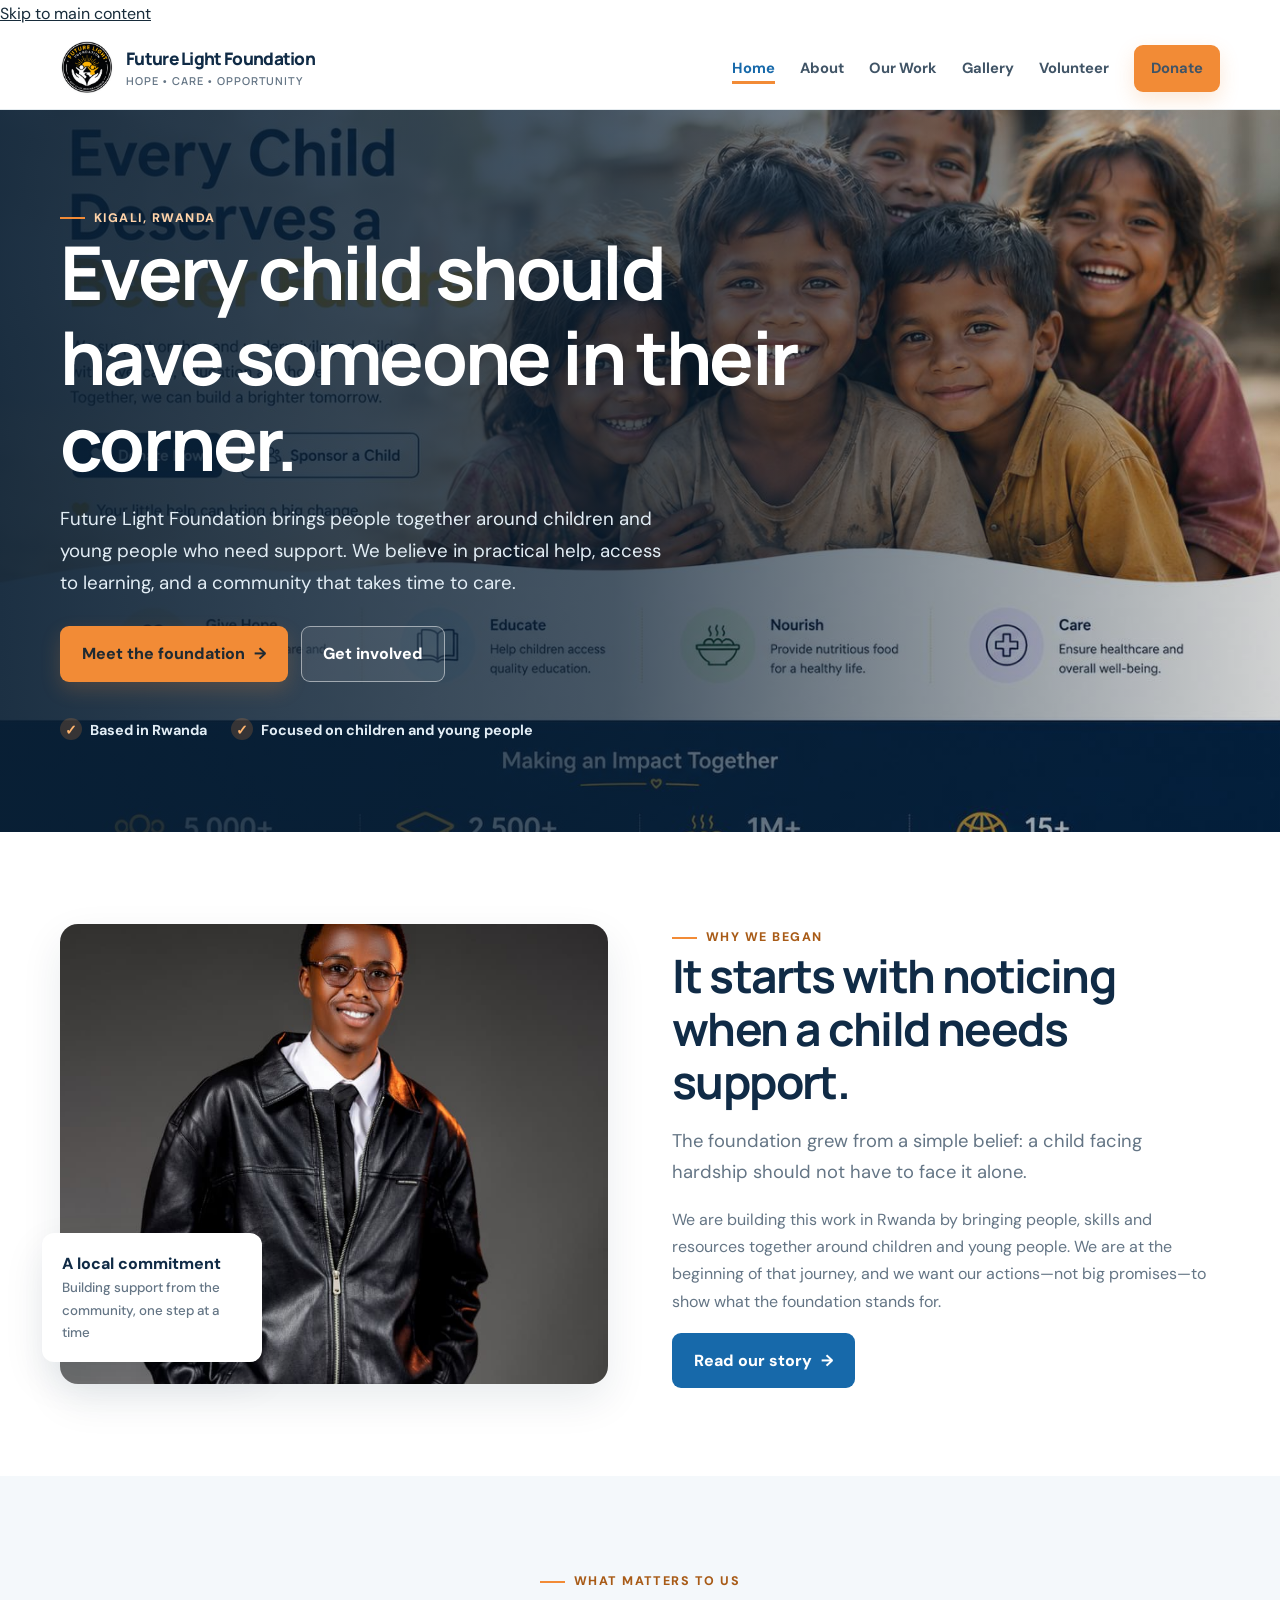
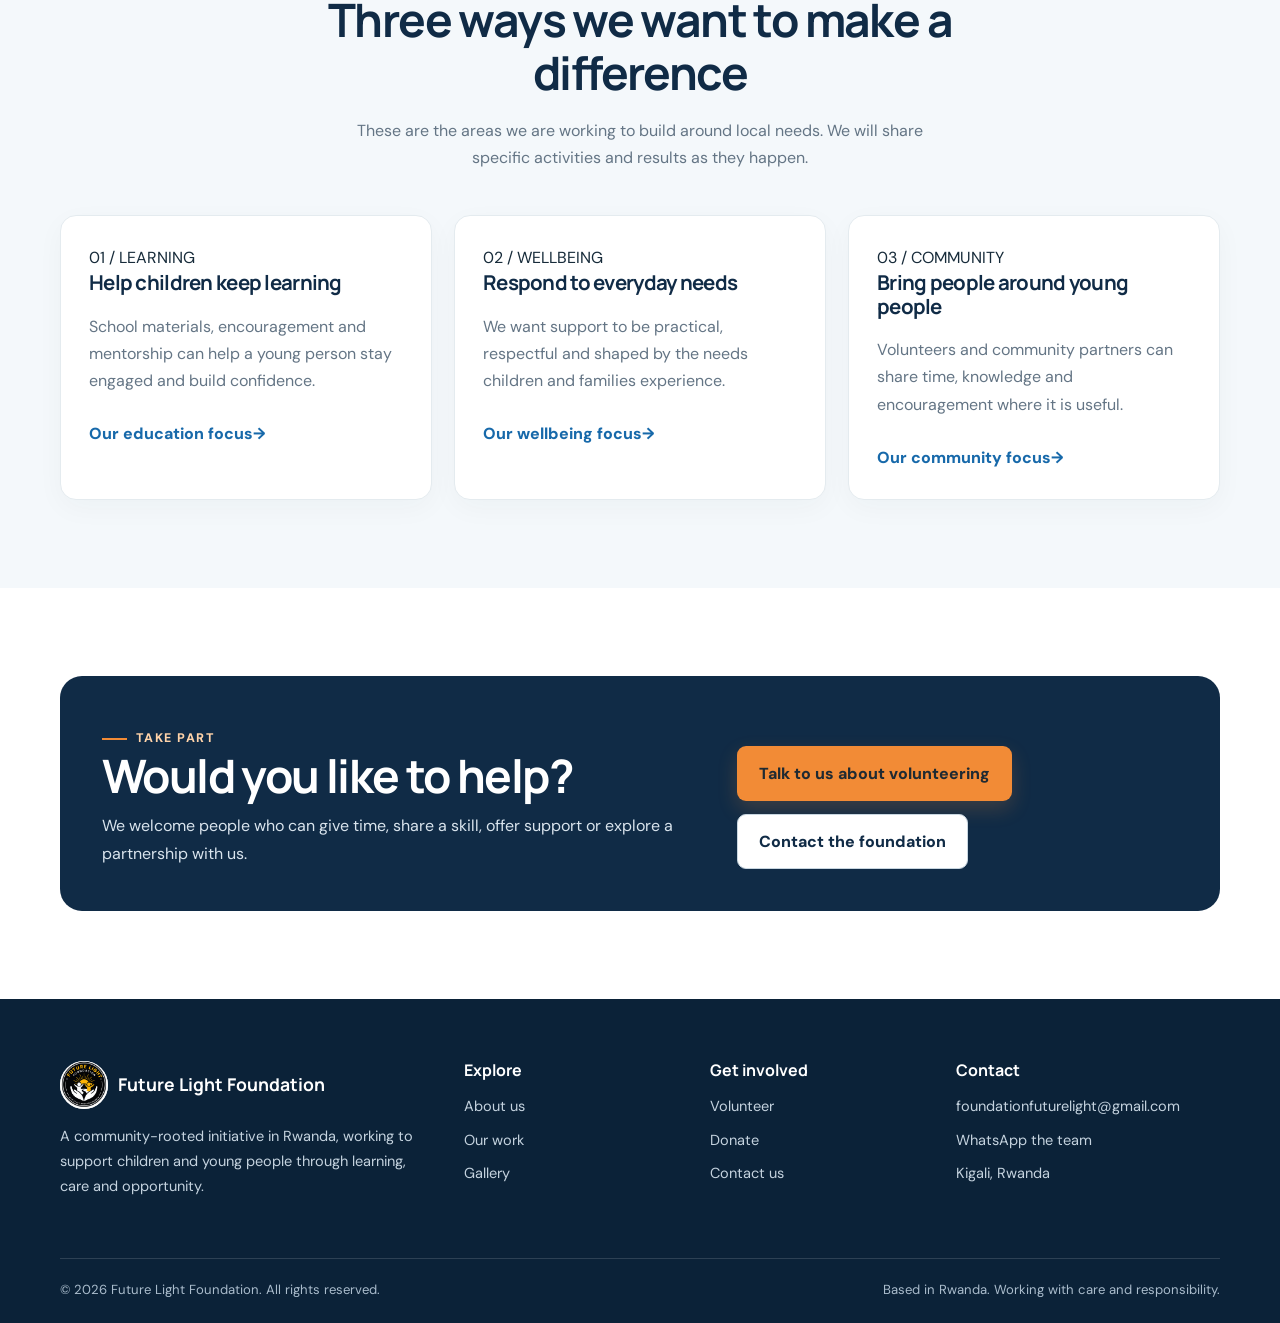
==== commit 72b9a366: "Make homepage more human, specific and community-rooted" ====
--- a/index.html
+++ b/index.html
@@ -2,42 +2,43 @@
 <html lang="en">
 <head>
 <meta charset="utf-8"><meta name="viewport" content="width=device-width, initial-scale=1">
-<meta name="description" content="Future Light Foundation supports vulnerable children and young people in Rwanda through education, nutrition, mentorship and community care.">
-<meta name="theme-color" content="#102b46">
-<title>Future Light Foundation | Hope, Education & Community</title>
+<meta name="description" content="Future Light Foundation is a Rwanda-based initiative working to support children and young people through learning, care and community involvement.">
+<meta name="theme-color" content="#102b46"><meta property="og:type" content="website"><meta property="og:title" content="Future Light Foundation"><meta property="og:description" content="A community-rooted initiative in Rwanda, working for children and young people.">
+<title>Future Light Foundation | Rwanda</title>
 <link rel="icon" href="./futurelogo.jpeg"><link rel="stylesheet" href="./style.css"><script src="./site.js" defer></script>
 </head>
 <body>
+<a class="skip-link" href="#main-content">Skip to main content</a>
 <header class="site-header"><div class="container nav-wrap">
 <a class="brand" href="./index.html"><img src="./futurelogo.jpeg" alt="Future Light Foundation logo"><span>Future Light Foundation<small>Hope • Care • Opportunity</small></span></a>
 <button class="menu-toggle" aria-label="Open navigation menu" aria-expanded="false" aria-controls="primary-nav">☰</button>
 <nav class="nav-links" id="primary-nav" aria-label="Main navigation">
 <a href="./index.html" aria-current="page">Home</a><a href="./about.html">About</a><a href="./programs.html">Our Work</a><a href="./gallery.html">Gallery</a><a href="./volunteer.html">Volunteer</a><a class="btn btn-primary btn-sm" href="./donate.html">Donate</a>
 </nav></div></header>
-<main>
+<main id="main-content">
 <section class="hero"><img class="hero-photo" src="./ff.jpeg" alt="" aria-hidden="true"><div class="container"><div class="hero-content">
-<span class="eyebrow" style="color:#ffd3a9">A brighter future starts together</span>
-<h1>Every child deserves a chance to thrive.</h1>
-<p>Future Light Foundation is working toward a future where vulnerable children and young people can find care, learn with confidence, and discover their potential.</p>
-<div class="hero-actions"><a class="btn btn-primary" href="./donate.html">Support our mission <span aria-hidden="true">→</span></a><a class="btn btn-outline" href="./about.html">Get to know us</a></div>
-<div class="trust-row"><span>Child-centred support</span><span>Community-led action</span><span>Rooted in Rwanda</span></div>
+<span class="eyebrow" style="color:#ffd3a9">Kigali, Rwanda</span>
+<h1>Every child should have someone in their corner.</h1>
+<p>Future Light Foundation brings people together around children and young people who need support. We believe in practical help, access to learning, and a community that takes time to care.</p>
+<div class="hero-actions"><a class="btn btn-primary" href="./about.html">Meet the foundation <span aria-hidden="true">→</span></a><a class="btn btn-outline" href="./volunteer.html">Get involved</a></div>
+<div class="trust-row"><span>Based in Rwanda</span><span>Focused on children and young people</span></div>
 </div></div></section>
 <section class="section"><div class="container split">
-<div class="photo-frame"><img src="./tuyishime.jpeg" alt="Future Light Foundation founder"><div class="photo-note">Local commitment, lasting hope<small>Building support around children and youth</small></div></div>
-<div><span class="eyebrow">Why we exist</span><h2>Care today. Opportunity for tomorrow.</h2><p class="lead">A child’s future should not be decided by hardship. We believe every young person deserves safety, encouragement, education and a community that believes in them.</p><p>Our work focuses on practical support and relationships that help children and families move toward a more secure future.</p><a class="btn btn-blue" href="./about.html">Read our story <span aria-hidden="true">→</span></a></div>
+<div class="photo-frame"><img src="./tuyishime.jpeg" alt="Tuyishime Emmanuel, founder of Future Light Foundation"><div class="photo-note">A local commitment<small>Building support from the community, one step at a time</small></div></div>
+<div><span class="eyebrow">Why we began</span><h2>It starts with noticing when a child needs support.</h2><p class="lead">The foundation grew from a simple belief: a child facing hardship should not have to face it alone.</p><p>We are building this work in Rwanda by bringing people, skills and resources together around children and young people. We are at the beginning of that journey, and we want our actions—not big promises—to show what the foundation stands for.</p><a class="btn btn-blue" href="./about.html">Read our story <span aria-hidden="true">→</span></a></div>
 </div></section>
-<section class="section section-soft"><div class="container"><div class="section-head"><span class="eyebrow">Our focus</span><h2>Support that meets real needs</h2><p>We focus on the foundations children need to learn, grow and take part in their communities.</p></div>
+<section class="section section-soft"><div class="container"><div class="section-head"><span class="eyebrow">What matters to us</span><h2>Three ways we want to make a difference</h2><p>These are the areas we are working to build around local needs. We will share specific activities and results as they happen.</p></div>
 <div class="cards">
-<article class="card"><div class="card-icon" aria-hidden="true">📚</div><h3>Education & learning</h3><p>Encouraging learning through school materials, mentorship and support that helps young people keep moving forward.</p><a class="card-link" href="./programs.html#education">Explore education →</a></article>
-<article class="card"><div class="card-icon" aria-hidden="true">♡</div><h3>Nutrition & wellbeing</h3><p>Promoting the care and nourishment children need to participate in learning and everyday life.</p><a class="card-link" href="./programs.html#wellbeing">Explore wellbeing →</a></article>
-<article class="card"><div class="card-icon" aria-hidden="true">✦</div><h3>Mentorship & community</h3><p>Connecting children and young people with encouragement, guidance and positive community support.</p><a class="card-link" href="./programs.html#community">Explore community work →</a></article>
+<article class="card home-focus-card"><span class="focus-number">01 / LEARNING</span><h3>Help children keep learning</h3><p>School materials, encouragement and mentorship can help a young person stay engaged and build confidence.</p><a class="card-link" href="./programs.html#education">Our education focus <span aria-hidden="true">→</span></a></article>
+<article class="card home-focus-card"><span class="focus-number">02 / WELLBEING</span><h3>Respond to everyday needs</h3><p>We want support to be practical, respectful and shaped by the needs children and families experience.</p><a class="card-link" href="./programs.html#wellbeing">Our wellbeing focus <span aria-hidden="true">→</span></a></article>
+<article class="card home-focus-card"><span class="focus-number">03 / COMMUNITY</span><h3>Bring people around young people</h3><p>Volunteers and community partners can share time, knowledge and encouragement where it is useful.</p><a class="card-link" href="./programs.html#community">Our community focus <span aria-hidden="true">→</span></a></article>
 </div></div></section>
-<section class="section"><div class="container"><div class="banner"><div><span class="eyebrow" style="color:#ffd3a9">Be part of the change</span><h2>Small acts of care can open new doors.</h2><p>Give what you can, volunteer your time, or share our work with someone who cares.</p></div><div class="hero-actions"><a class="btn btn-primary" href="./donate.html">Make a donation</a><a class="btn btn-outline" href="./volunteer.html">Become a volunteer</a></div></div></div></section>
+<section class="section"><div class="container"><div class="banner"><div><span class="eyebrow" style="color:#ffd3a9">Take part</span><h2>Would you like to help?</h2><p>We welcome people who can give time, share a skill, offer support or explore a partnership with us.</p></div><div class="hero-actions"><a class="btn btn-primary" href="./volunteer.html">Talk to us about volunteering</a><a class="btn btn-outline" href="./contact.html">Contact the foundation</a></div></div></div></section>
 </main>
 <footer class="site-footer"><div class="container"><div class="footer-grid">
-<div><div class="footer-brand"><img src="./futurelogo.jpeg" alt=""><strong>Future Light Foundation</strong></div><p>Helping children and young people find support, learning opportunities and hope for the future.</p></div>
+<div><div class="footer-brand"><img src="./futurelogo.jpeg" alt=""><strong>Future Light Foundation</strong></div><p>A community-rooted initiative in Rwanda, working to support children and young people through learning, care and opportunity.</p></div>
 <div><h3>Explore</h3><ul class="footer-links"><li><a href="./about.html">About us</a></li><li><a href="./programs.html">Our work</a></li><li><a href="./gallery.html">Gallery</a></li></ul></div>
 <div><h3>Get involved</h3><ul class="footer-links"><li><a href="./volunteer.html">Volunteer</a></li><li><a href="./donate.html">Donate</a></li><li><a href="./contact.html">Contact us</a></li></ul></div>
 <div><h3>Contact</h3><ul class="footer-links"><li><a href="mailto:foundationfuturelight@gmail.com">foundationfuturelight@gmail.com</a></li><li><a href="https://wa.me/250790161576" target="_blank" rel="noopener noreferrer">WhatsApp the team</a></li><li>Kigali, Rwanda</li></ul></div>
-</div><div class="copyright"><span>© <span id="year">2026</span> Future Light Foundation. All rights reserved.</span><span>Built around care, dignity and opportunity.</span></div></div></footer>
+</div><div class="copyright"><span>© <span id="year">2026</span> Future Light Foundation. All rights reserved.</span><span>Based in Rwanda. Working with care and responsibility.</span></div></div></footer>
 </body></html>
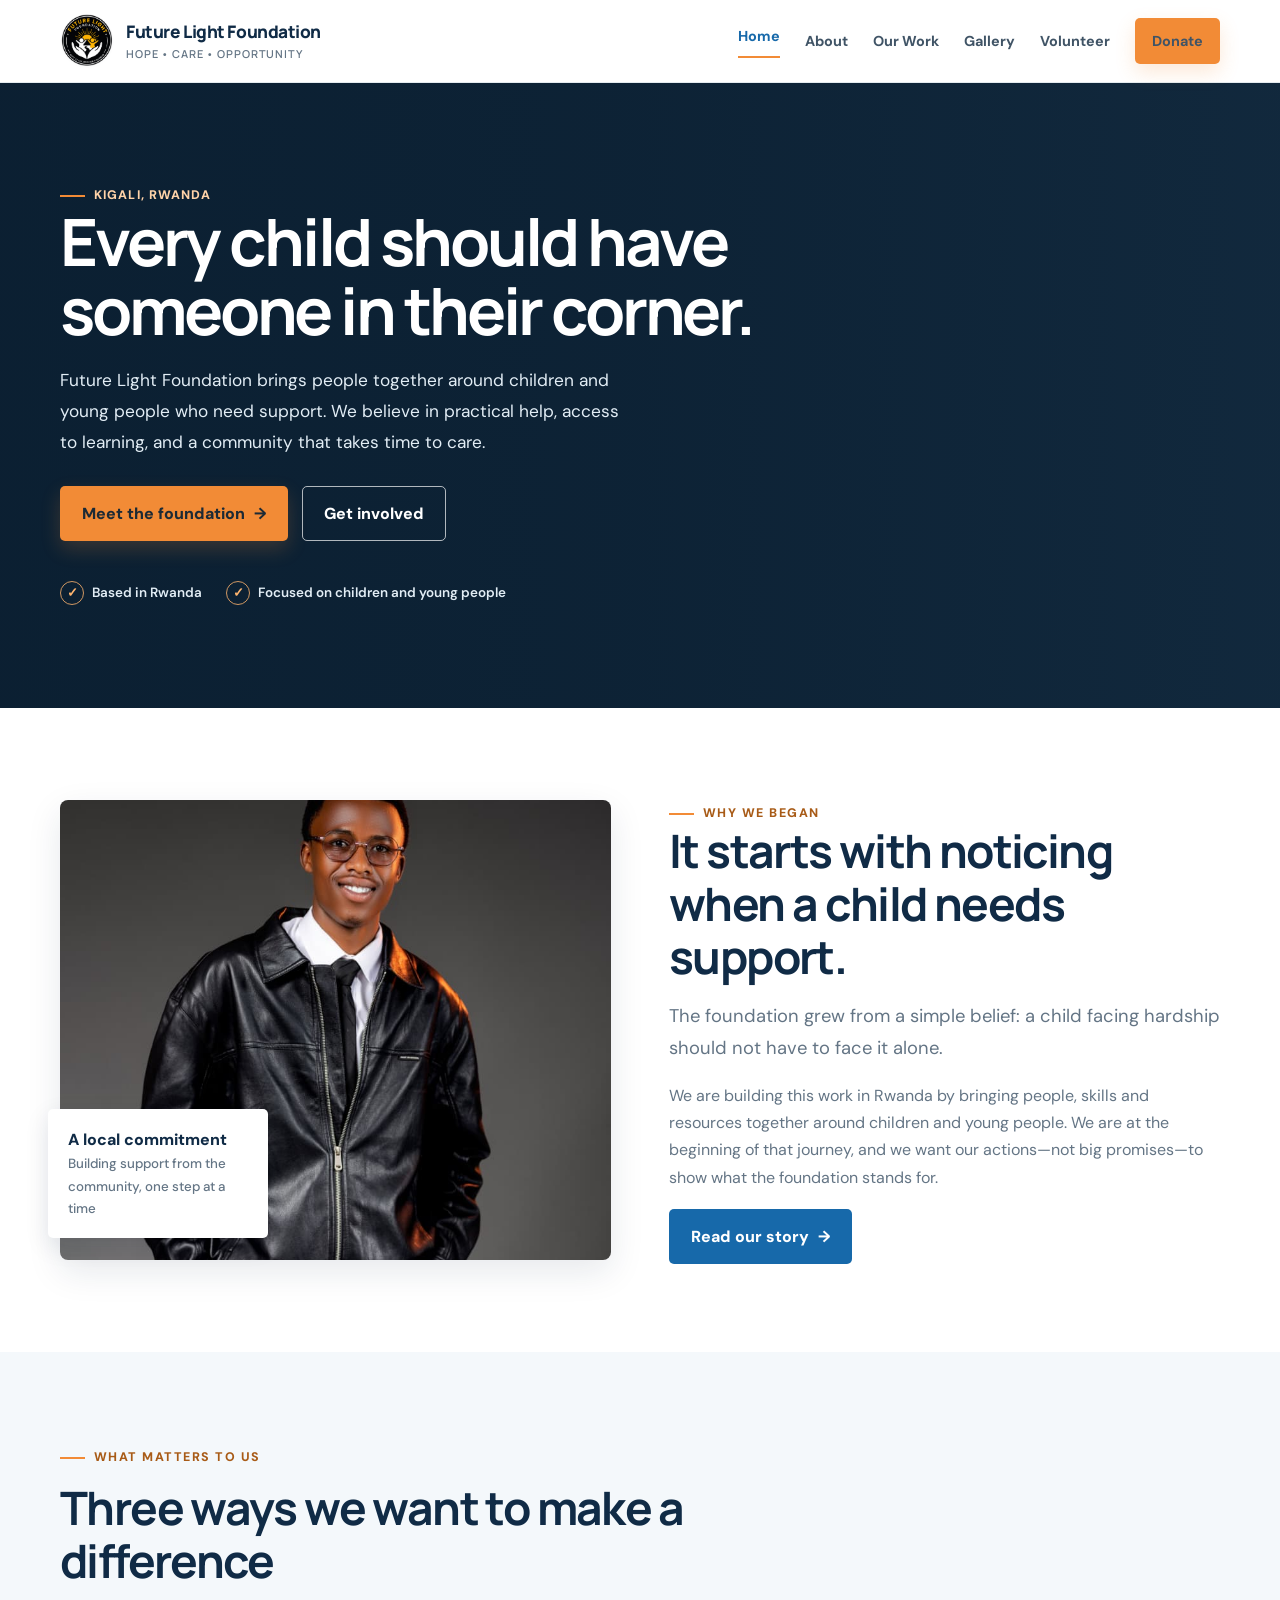
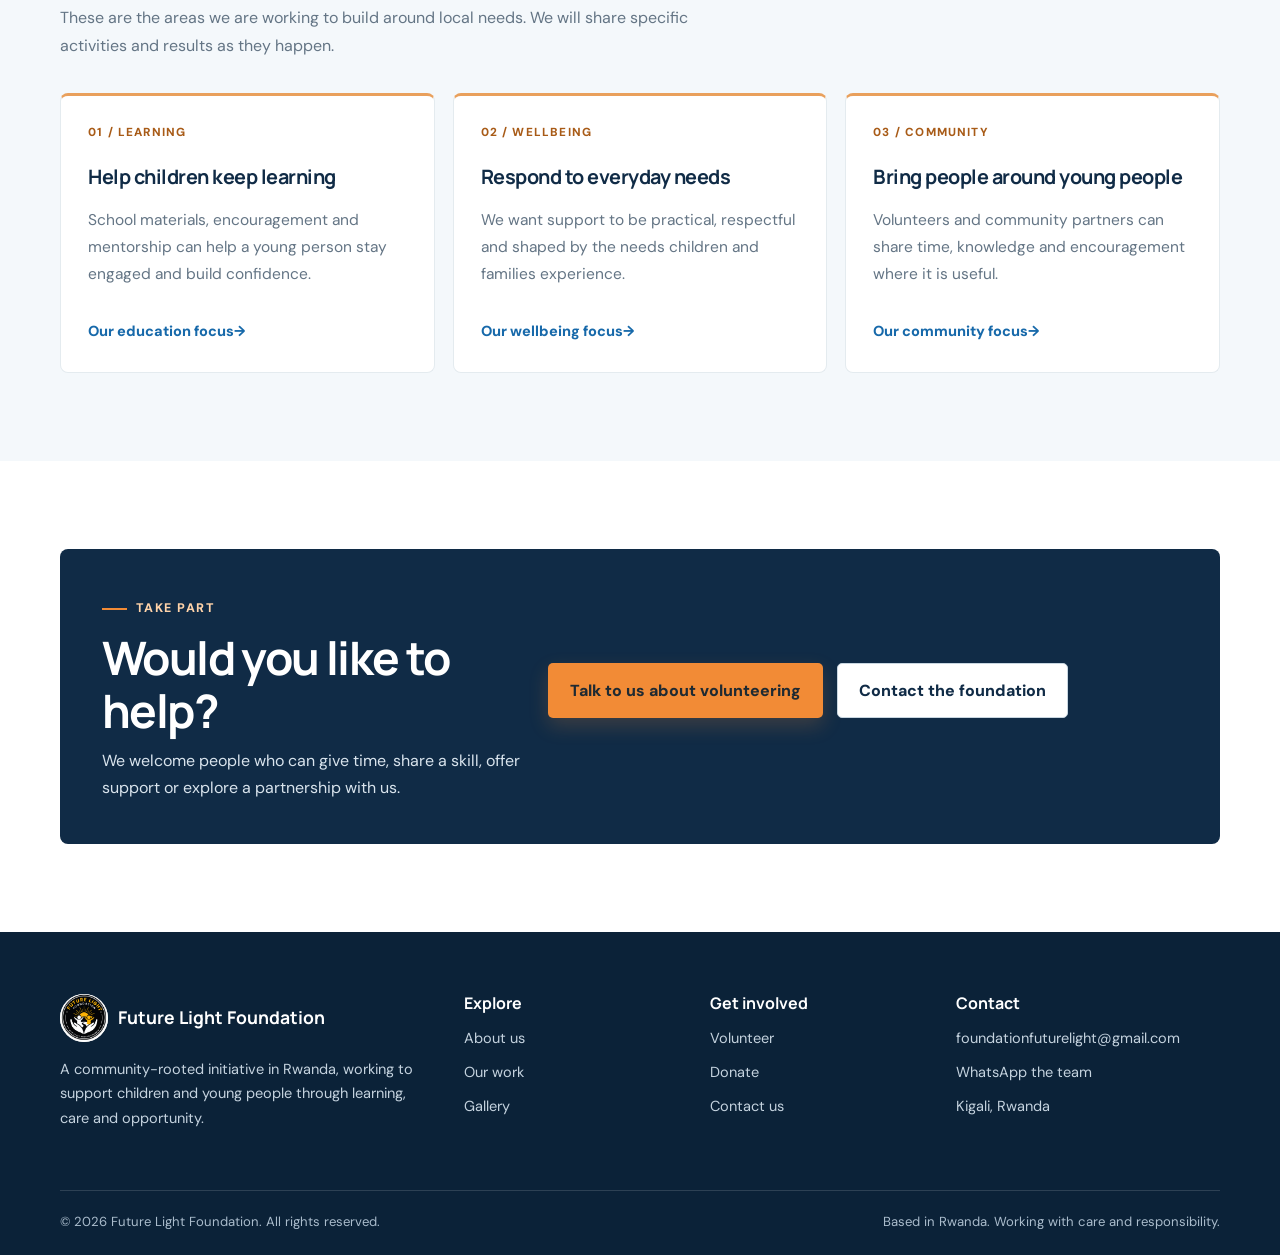
==== commit 0eda4d2e: "Remove flattened website screenshot from hero background" ====
--- a/index.html
+++ b/index.html
@@ -16,7 +16,7 @@
 <a href="./index.html" aria-current="page">Home</a><a href="./about.html">About</a><a href="./programs.html">Our Work</a><a href="./gallery.html">Gallery</a><a href="./volunteer.html">Volunteer</a><a class="btn btn-primary btn-sm" href="./donate.html">Donate</a>
 </nav></div></header>
 <main id="main-content">
-<section class="hero"><img class="hero-photo" src="./ff.jpeg" alt="" aria-hidden="true"><div class="container"><div class="hero-content">
+<section class="hero"><div class="container"><div class="hero-content">
 <span class="eyebrow" style="color:#ffd3a9">Kigali, Rwanda</span>
 <h1>Every child should have someone in their corner.</h1>
 <p>Future Light Foundation brings people together around children and young people who need support. We believe in practical help, access to learning, and a community that takes time to care.</p>
--- a/style.css
+++ b/style.css
@@ -4,4 +4,166 @@
 @media(max-width:950px){.nav-links{gap:15px}.nav-links a{font-size:.86rem}.brand{min-width:0}.split{gap:34px}.footer-grid{grid-template-columns:repeat(2,1fr)}.form-layout{grid-template-columns:1fr}.hero{min-height:590px}}
 @media(max-width:760px){.nav-wrap{min-height:72px}.brand img{width:46px;height:46px}.menu-toggle{display:block}.nav-links{display:none;position:absolute;left:0;right:0;top:100%;background:#fff;border-bottom:1px solid var(--line);padding:18px 4%;box-shadow:var(--shadow);align-items:stretch;gap:0;flex-direction:column}.nav-links.open{display:flex}.nav-links a{padding:12px 6px;font-size:1rem}.nav-links .btn{margin-top:8px}.hero{min-height:620px}.hero:before{background:linear-gradient(90deg,rgba(9,31,52,.91),rgba(9,31,52,.66))}.hero-content{padding:72px 0}.split{grid-template-columns:1fr;gap:34px}.photo-frame img{height:350px}.photo-note{left:12px}.cards{grid-template-columns:1fr}.section{padding:64px 0}.page-hero{padding:60px 0 48px}.banner{padding:28px;align-items:flex-start;flex-direction:column}.gallery-grid{grid-template-columns:repeat(2,1fr)}.gallery-grid img{height:220px}.number-card{align-items:flex-start;flex-direction:column}.form-panel{padding:22px}}
 @media(max-width:480px){.gallery-grid{grid-template-columns:1fr}.gallery-grid img{height:260px}.footer-grid{grid-template-columns:1fr}.hero-actions .btn{width:100%}.trust-row{gap:12px;display:grid}.brand span{font-size:.98rem}.section-head{text-align:left}.section-head p{margin:0}.copyright{display:block}.copyright span{display:block;margin-top:5px}}
-@media(prefers-reduced-motion:reduce){*,*::before,*::after{scroll-behavior:auto!important;transition:none!important;animation:none!important}}+@media(prefers-reduced-motion:reduce){*,*::before,*::after{scroll-behavior:auto!important;transition:none!important;animation:none!important}}
+
+/* Homepage refinement: restrained editorial styling and clearer reading hierarchy */
+.skip-link{position:absolute;left:12px;top:-60px;z-index:1000;padding:10px 14px;background:#fff;color:var(--navy);border:2px solid var(--blue);border-radius:4px}
+.skip-link:focus{top:12px}
+:focus-visible{outline:3px solid #e58a35;outline-offset:3px}
+.hero{min-height:600px;background:#132b40}
+.hero:before{background:linear-gradient(90deg,rgba(10,30,48,.88) 0%,rgba(10,30,48,.67) 48%,rgba(10,30,48,.2) 100%)}
+.hero-content{max-width:700px}
+.hero h1{max-width:650px;font-size:clamp(2.8rem,5.1vw,4.65rem);line-height:1.06;letter-spacing:-.045em}
+.hero p{max-width:570px;font-size:1.08rem;line-height:1.8}
+.hero .eyebrow{letter-spacing:.09em}
+.hero .btn,.banner .btn{border-radius:5px}
+.hero .btn-primary{color:#1c2a35}
+.hero .btn-outline{background:transparent;border-color:rgba(255,255,255,.68)}
+.trust-row{gap:16px 26px;font-size:.84rem;font-weight:600}
+.trust-row span:before{background:transparent;border:1px solid rgba(255,181,111,.8)}
+.section-head{text-align:left;max-width:780px;margin:0 0 34px}
+.section-head p{margin:0;max-width:660px}
+.section-head .eyebrow{margin-bottom:12px}
+.cards{gap:18px}
+.card{border-radius:8px;box-shadow:none;padding:27px;border-top:3px solid #e9a05c}
+.card-icon{display:none}
+.home-focus-card .focus-number{display:block;font-size:.73rem;letter-spacing:.1em;font-weight:800;color:#a85b17;margin-bottom:23px}
+.card h3{font-size:1.24rem;letter-spacing:-.025em}
+.card p{font-size:.97rem;line-height:1.75}
+.card-link{font-size:.91rem;margin-top:14px}
+.split{gap:58px}
+.photo-frame img{border-radius:8px;box-shadow:0 12px 34px rgba(16,43,70,.10)}
+.photo-note{left:-12px;border-radius:5px;box-shadow:0 8px 24px rgba(16,43,70,.1)}
+.banner{border-radius:8px;padding:42px}
+.banner .eyebrow{margin-bottom:12px}
+.banner h2{max-width:600px}
+.site-header{backdrop-filter:none;background:rgba(255,255,255,.98)}
+.brand span{letter-spacing:-.025em}
+.nav-links a{font-size:.9rem}
+.nav-links a[aria-current=page]:not(.btn){text-decoration:none;border-bottom:2px solid var(--orange);padding-bottom:7px}
+.btn{border-radius:5px}
+.btn:hover{transform:translateY(-1px)}
+.page-hero{background:#f4f6f5}
+@media(max-width:760px){
+ .hero{min-height:590px}
+ .hero:before{background:linear-gradient(90deg,rgba(10,30,48,.88),rgba(10,30,48,.68))}
+ .hero h1{font-size:clamp(2.55rem,10vw,3.5rem)}
+ .section-head{text-align:left;margin-bottom:26px}
+ .cards{gap:14px}
+ .card{padding:23px}
+ .banner{padding:28px}
+ .photo-note{left:10px}
+}
+
+
+/* Hero layout fix: keep all copy in normal flow and let content set the height. */
+.hero {
+  position: relative;
+  display: flex;
+  align-items: center;
+  min-height: 0;
+  height: auto;
+  overflow: hidden;
+  isolation: isolate;
+}
+.hero > .container {
+  position: relative;
+  z-index: 1;
+  display: flex;
+  align-items: center;
+  width: min(1160px, 92%);
+  height: auto;
+  min-height: 0;
+  padding-block: clamp(4.5rem, 8vw, 6.75rem);
+}
+.hero-content {
+  position: relative;
+  z-index: 1;
+  display: flex;
+  flex-direction: column;
+  align-items: flex-start;
+  width: 100%;
+  max-width: 700px;
+  height: auto;
+  min-height: 0;
+  padding: 0;
+  margin: 0;
+}
+.hero::after {
+  content: none;
+}
+.hero h1 {
+  position: relative;
+  max-width: 100%;
+  height: auto;
+  margin: 0 0 1.25rem;
+  overflow-wrap: anywhere;
+  text-wrap: balance;
+}
+.hero-content > p {
+  width: 100%;
+  max-width: 570px;
+  margin: 0;
+}
+.hero-actions {
+  position: relative;
+  display: flex;
+  flex-wrap: wrap;
+  align-items: center;
+  gap: 0.875rem;
+  width: 100%;
+  height: auto;
+  margin: 1.75rem 0 2.5rem;
+}
+.trust-row {
+  position: relative;
+  display: flex;
+  flex-wrap: wrap;
+  gap: 0.75rem 1.5rem;
+  width: 100%;
+  height: auto;
+  margin: 0;
+}
+.hero + .section {
+  position: relative;
+  clear: both;
+  margin-top: 0;
+}
+@media (max-width: 760px) {
+  .hero > .container {
+    padding-block: 4.25rem;
+  }
+  .hero-content {
+    max-width: 100%;
+  }
+  .hero h1 {
+    max-width: 18ch;
+    font-size: clamp(2.4rem, 9.5vw, 3.5rem);
+    line-height: 1.08;
+  }
+  .hero-actions {
+    gap: 0.75rem;
+    margin-top: 1.5rem;
+    margin-bottom: 2.25rem;
+  }
+  .hero-actions .btn {
+    max-width: 100%;
+    white-space: normal;
+    text-align: center;
+  }
+  .trust-row {
+    gap: 0.75rem;
+  }
+}
+@media (max-width: 480px) {
+  .hero > .container {
+    padding-block: 3.5rem;
+  }
+  .hero-actions {
+    flex-direction: column;
+    align-items: stretch;
+  }
+  .hero-actions .btn {
+    width: 100%;
+  }
+}
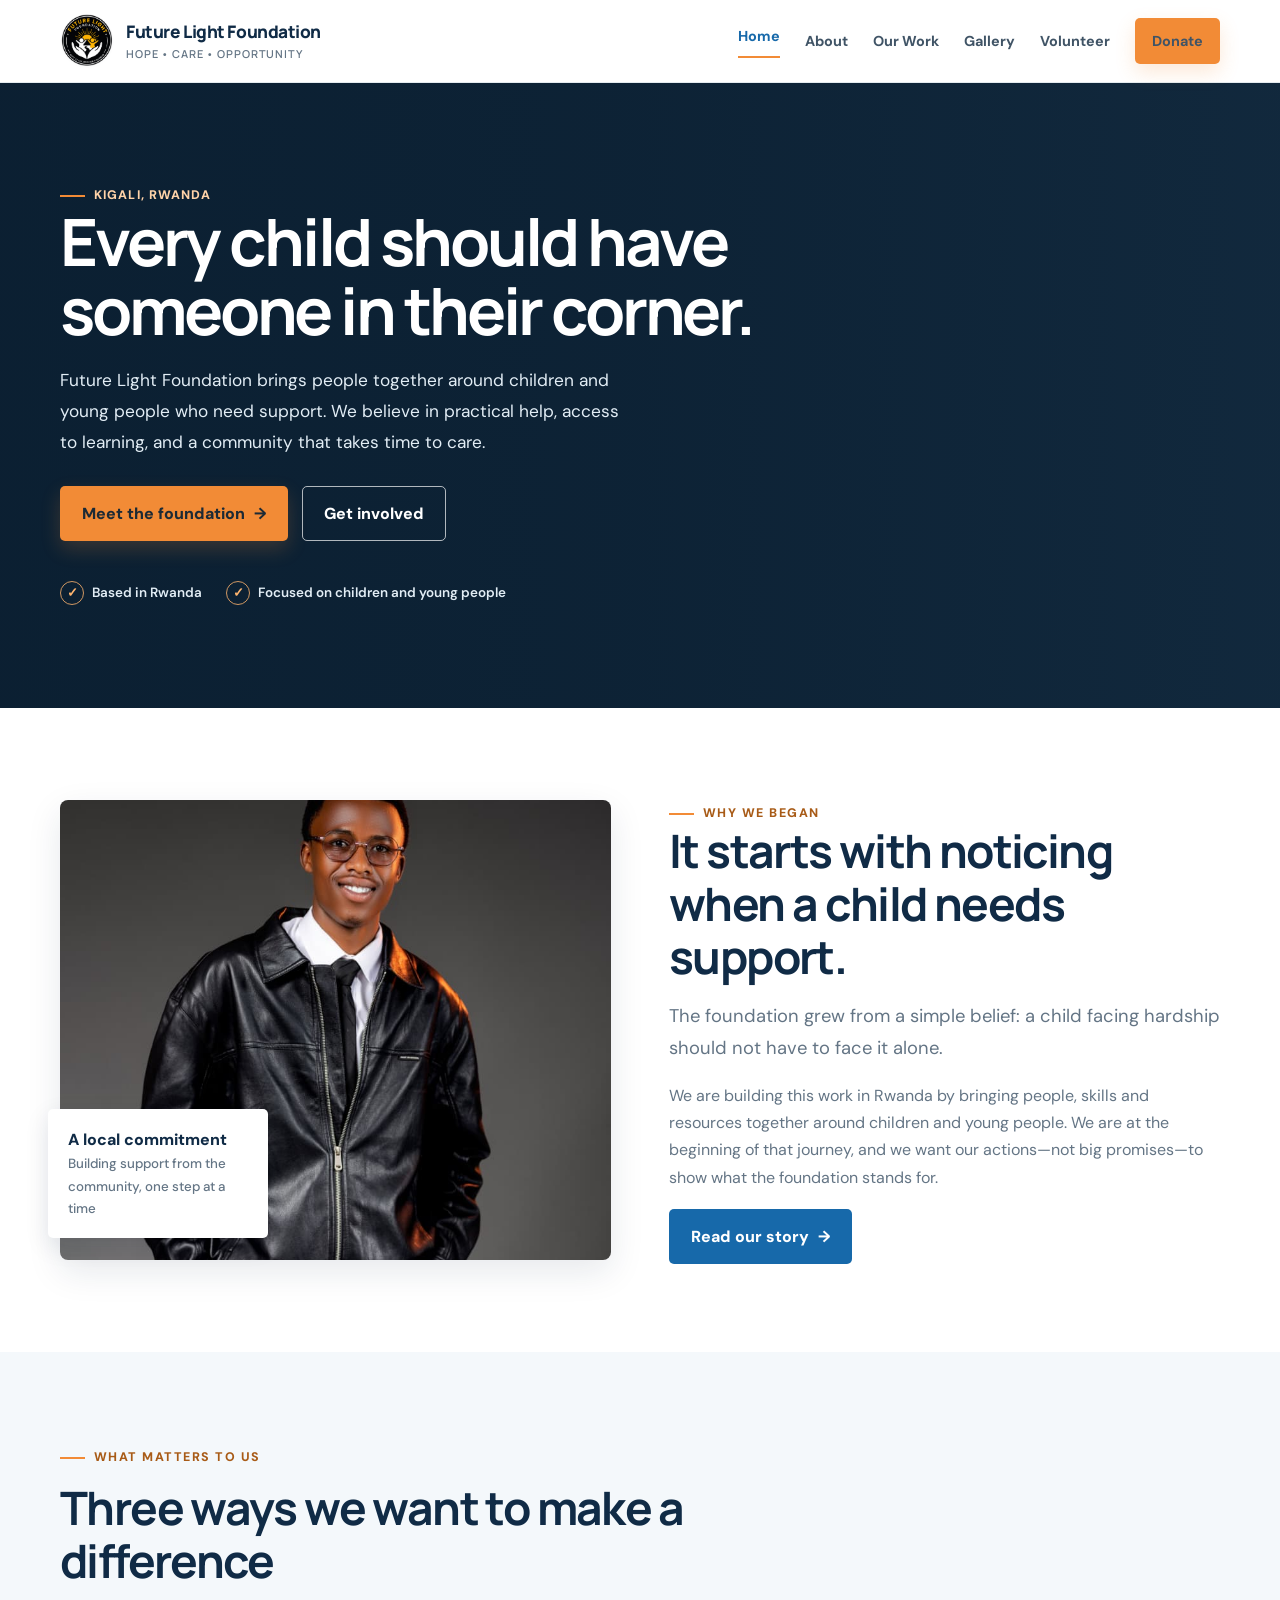
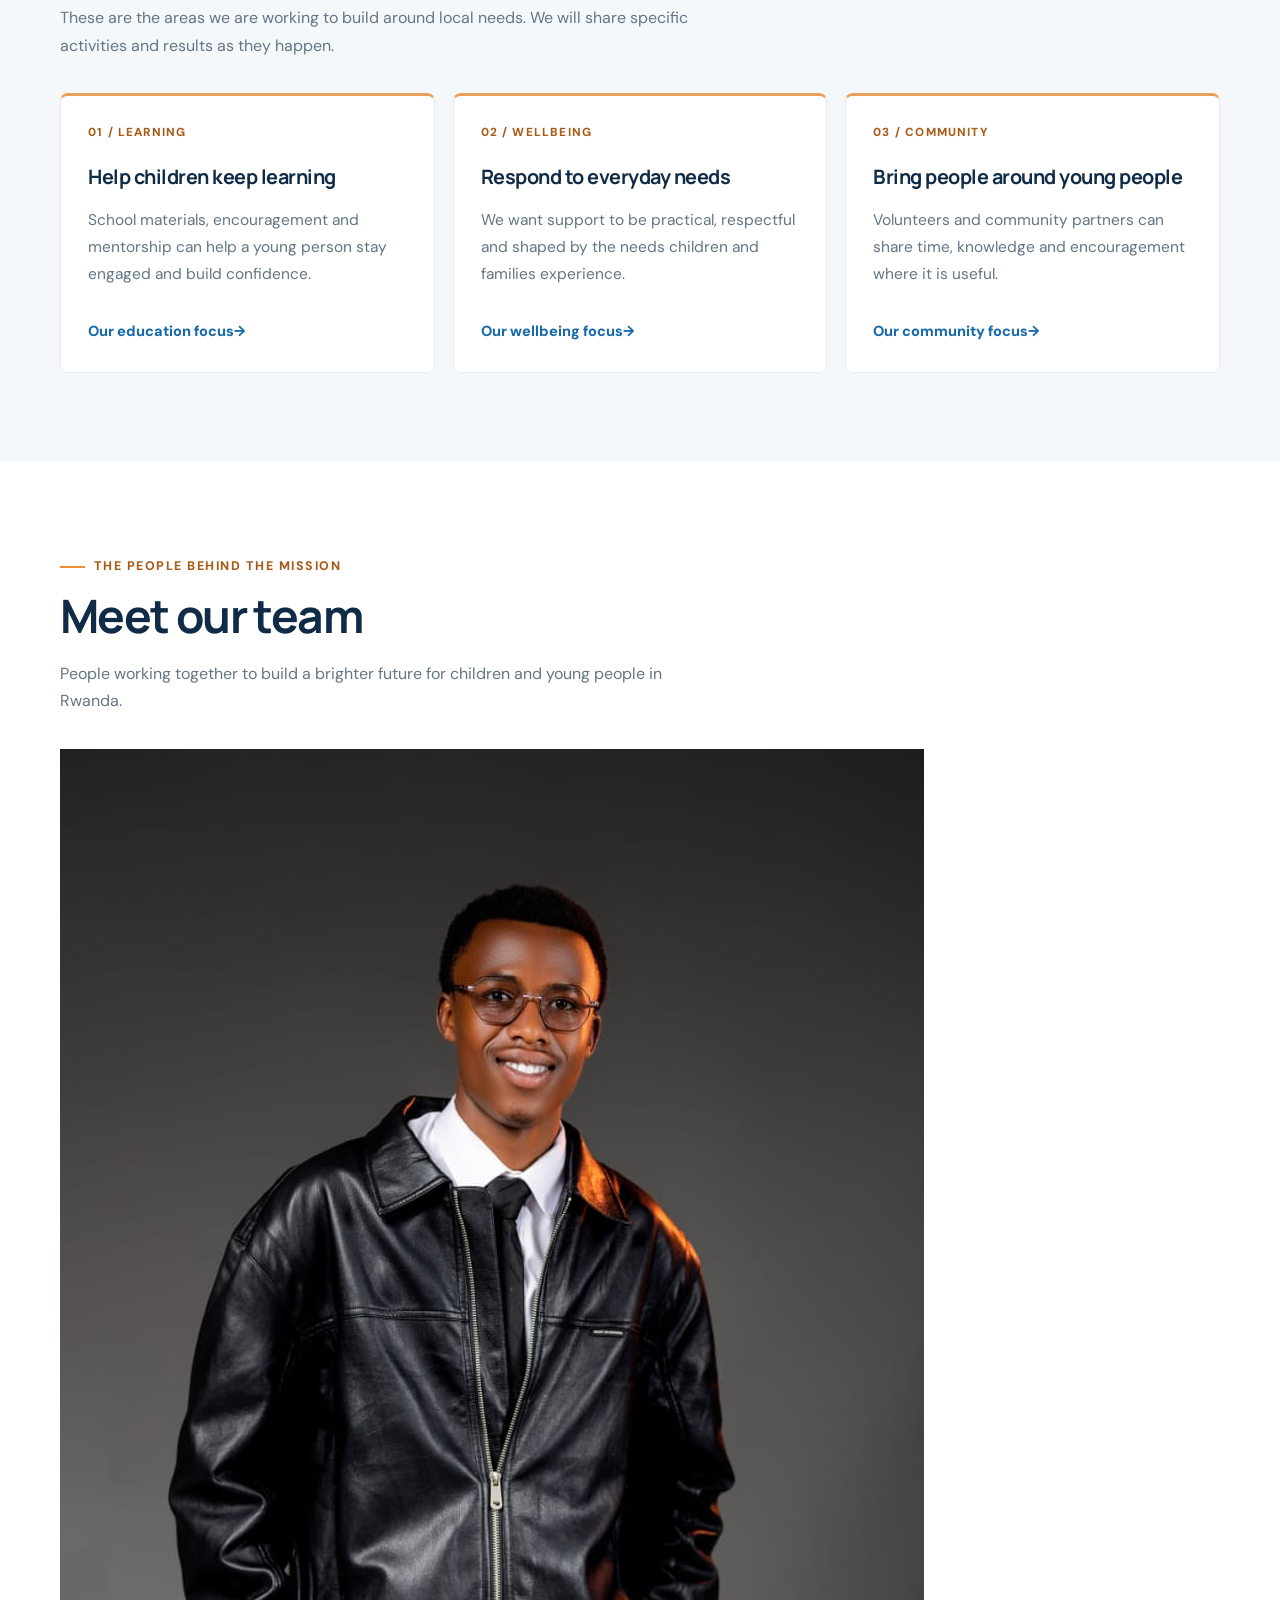
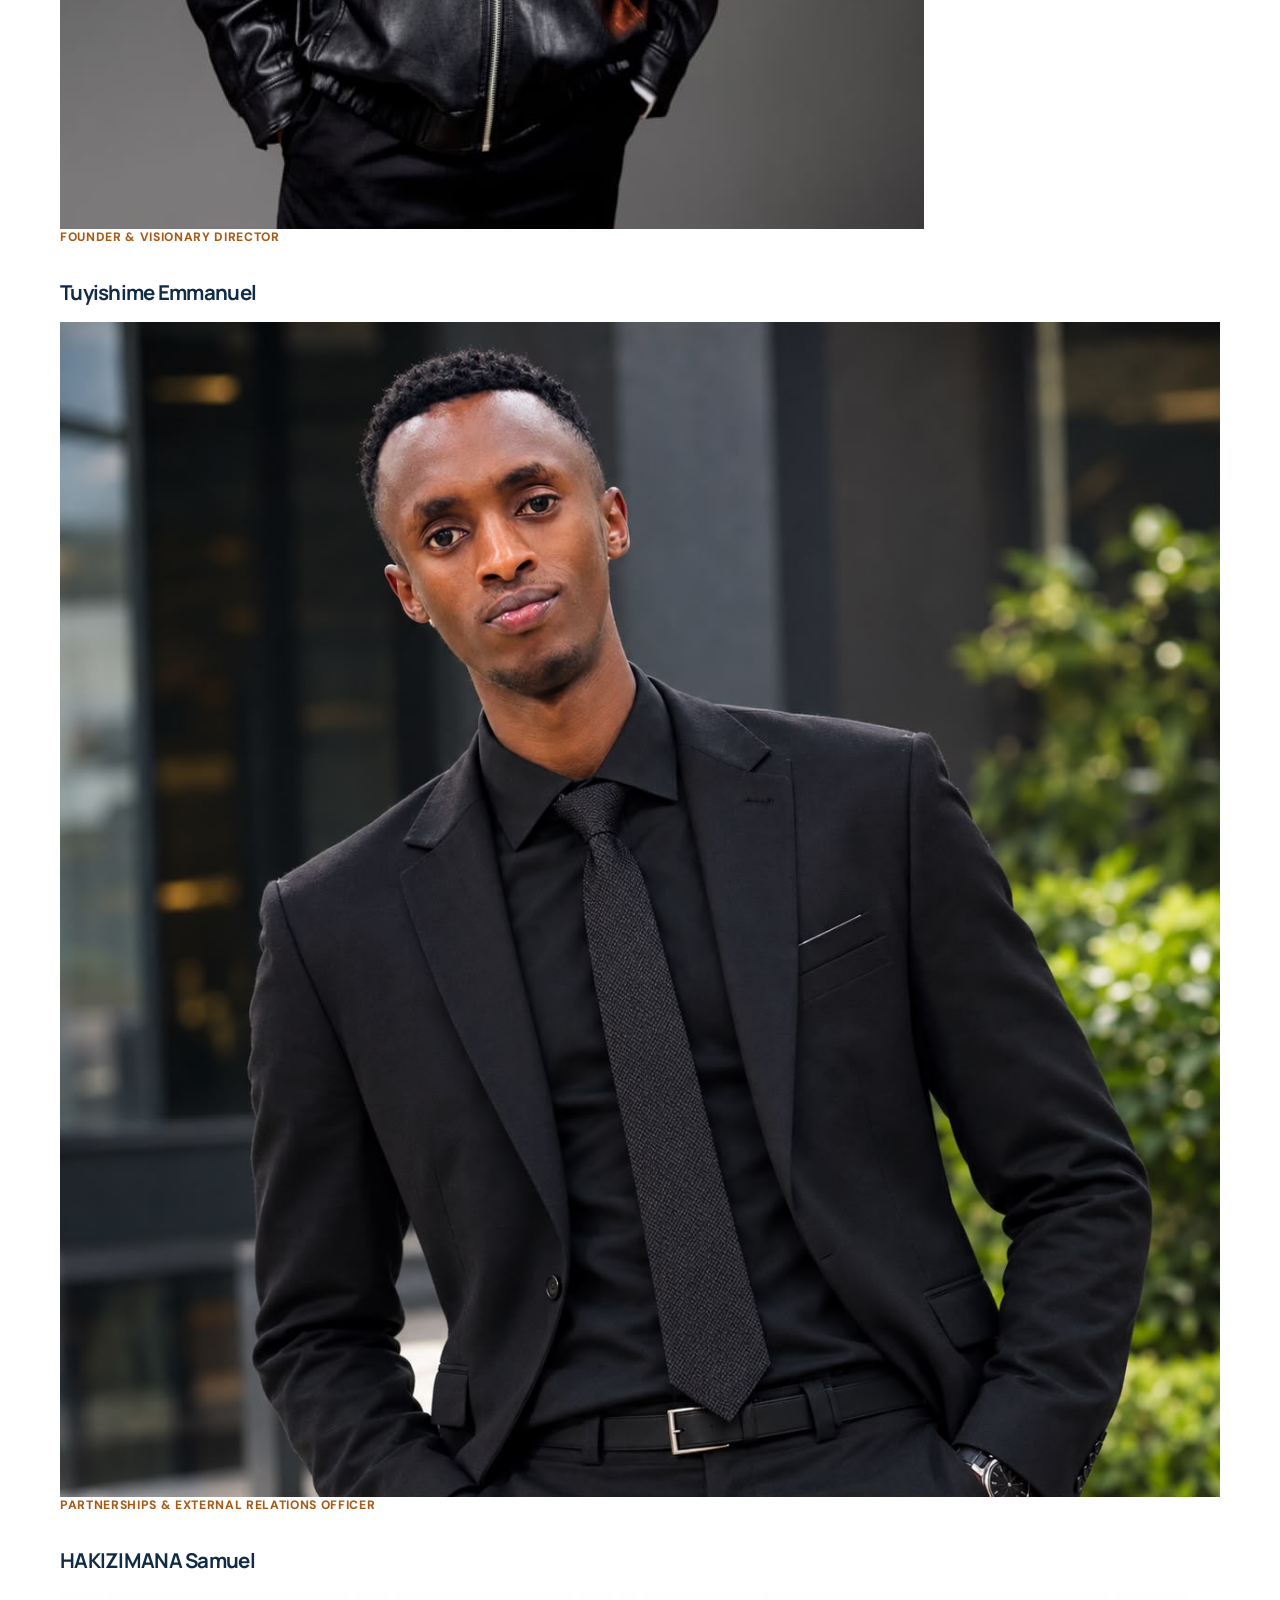
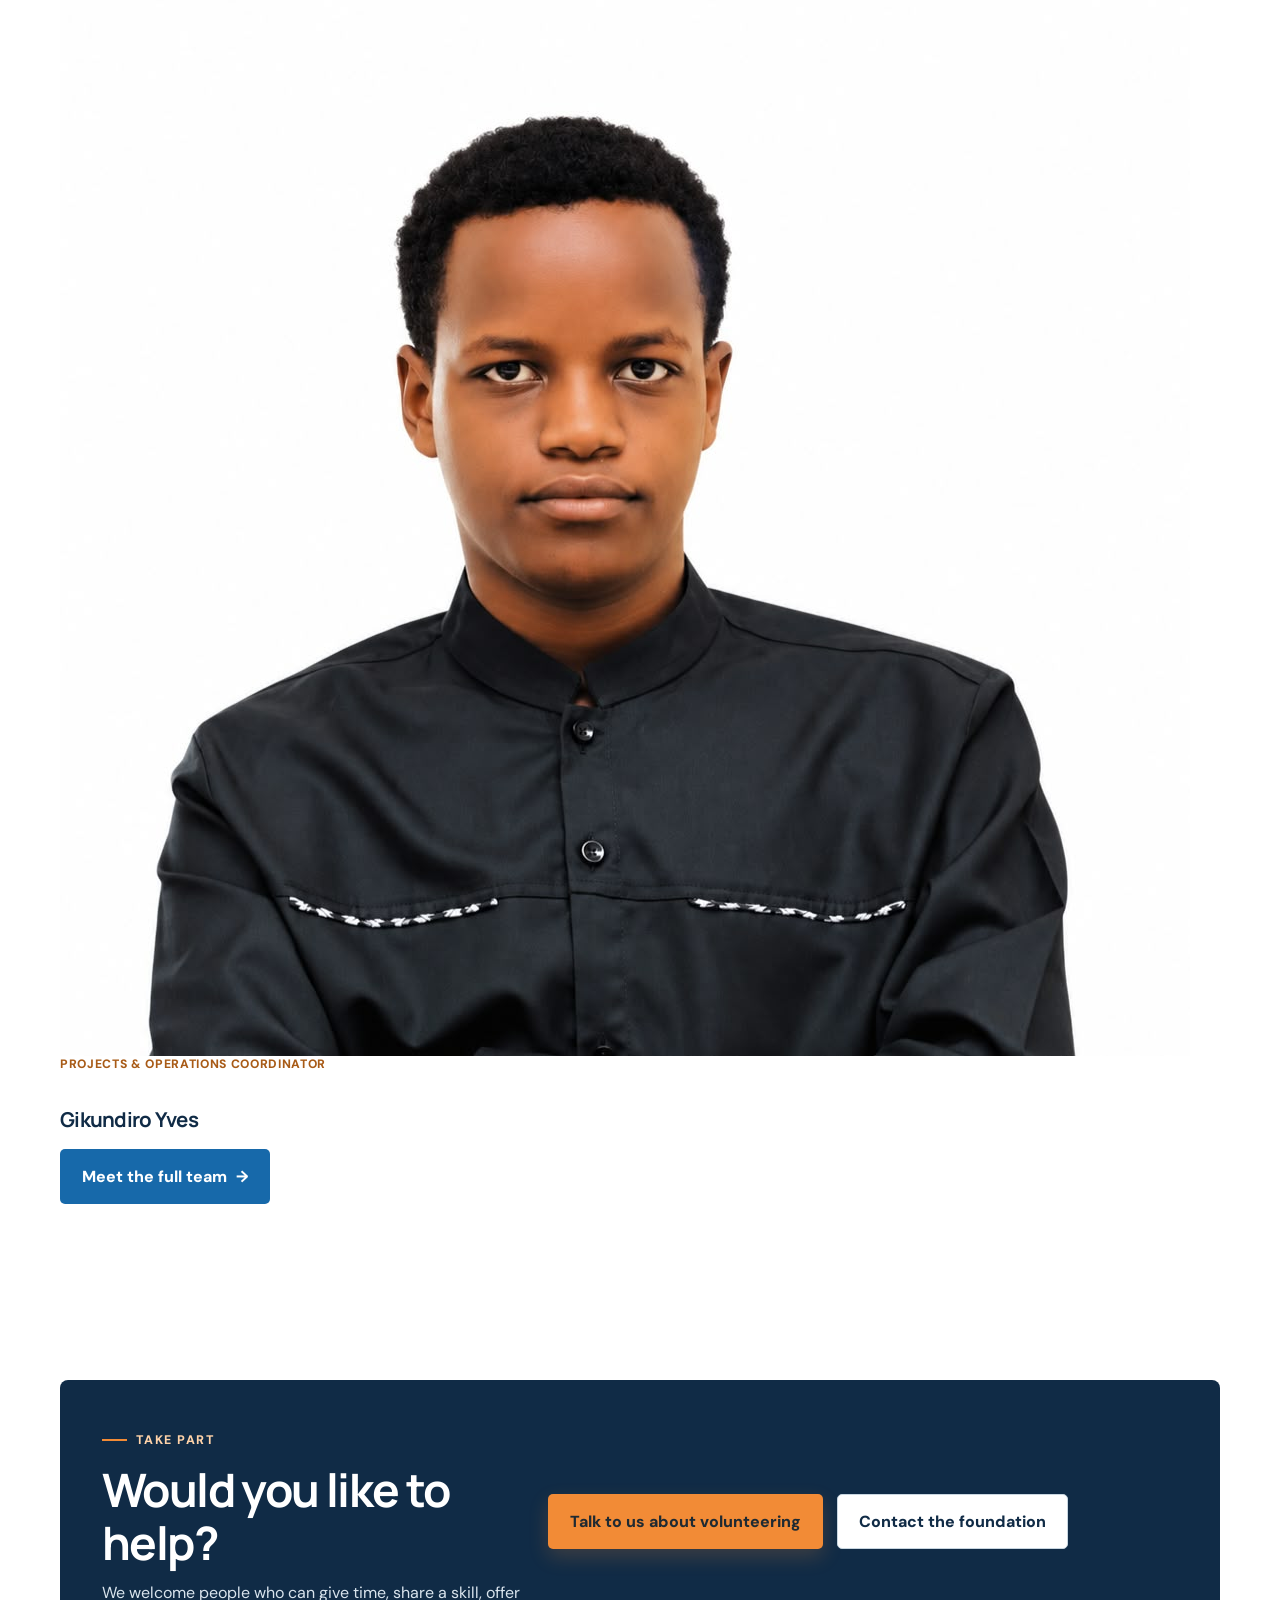
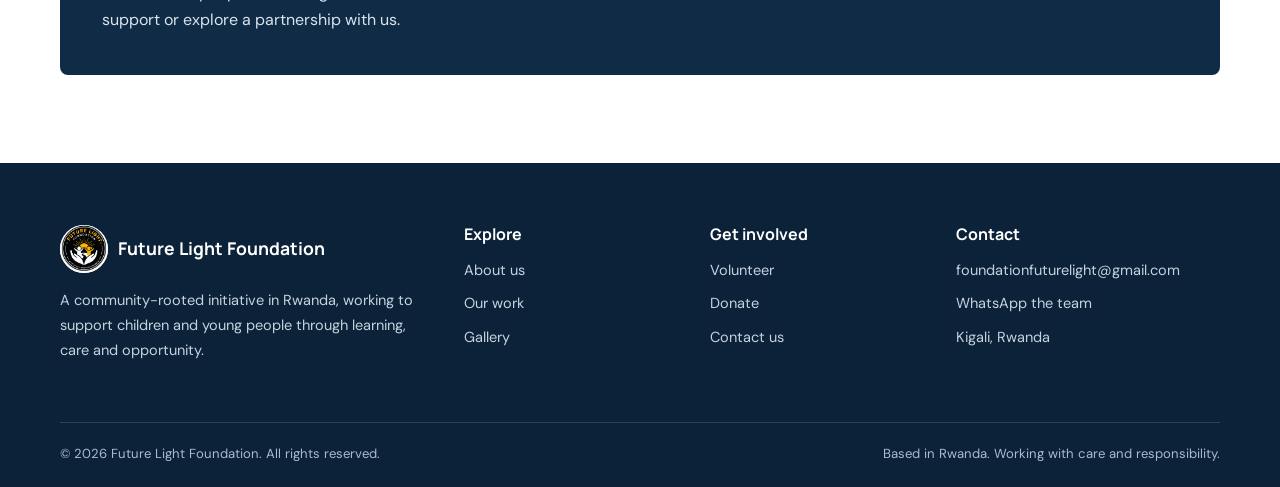
==== commit 703e94eb: "Add homepage Meet Our Team preview" ====
--- a/index.html
+++ b/index.html
@@ -33,6 +33,32 @@
 <article class="card home-focus-card"><span class="focus-number">02 / WELLBEING</span><h3>Respond to everyday needs</h3><p>We want support to be practical, respectful and shaped by the needs children and families experience.</p><a class="card-link" href="./programs.html#wellbeing">Our wellbeing focus <span aria-hidden="true">→</span></a></article>
 <article class="card home-focus-card"><span class="focus-number">03 / COMMUNITY</span><h3>Bring people around young people</h3><p>Volunteers and community partners can share time, knowledge and encouragement where it is useful.</p><a class="card-link" href="./programs.html#community">Our community focus <span aria-hidden="true">→</span></a></article>
 </div></div></section>
+
+<section class="section home-team-section" aria-labelledby="home-team-heading">
+  <div class="container">
+    <div class="section-head">
+      <span class="eyebrow">The people behind the mission</span>
+      <h2 id="home-team-heading">Meet our team</h2>
+      <p>People working together to build a brighter future for children and young people in Rwanda.</p>
+    </div>
+    <div class="home-team-grid">
+      <article class="home-team-card">
+        <img src="./tuyishime.jpeg" alt="Tuyishime Emmanuel, Founder and Visionary Director" loading="lazy">
+        <div><p class="team-role">Founder &amp; Visionary Director</p><h3>Tuyishime Emmanuel</h3></div>
+      </article>
+      <article class="home-team-card">
+        <img src="./samuel.jpeg" alt="HAKIZIMANA Samuel, Partnerships and External Relations Officer" loading="lazy">
+        <div><p class="team-role">Partnerships &amp; External Relations Officer</p><h3>HAKIZIMANA Samuel</h3></div>
+      </article>
+      <article class="home-team-card">
+        <img src="./gikundiro.jpeg" alt="Gikundiro Yves, Projects and Operations Coordinator" loading="lazy">
+        <div><p class="team-role">Projects &amp; Operations Coordinator</p><h3>Gikundiro Yves</h3></div>
+      </article>
+    </div>
+    <div class="home-team-action"><a class="btn btn-blue" href="./about.html">Meet the full team <span aria-hidden="true">→</span></a></div>
+  </div>
+</section>
+
 <section class="section"><div class="container"><div class="banner"><div><span class="eyebrow" style="color:#ffd3a9">Take part</span><h2>Would you like to help?</h2><p>We welcome people who can give time, share a skill, offer support or explore a partnership with us.</p></div><div class="hero-actions"><a class="btn btn-primary" href="./volunteer.html">Talk to us about volunteering</a><a class="btn btn-outline" href="./contact.html">Contact the foundation</a></div></div></div></section>
 </main>
 <footer class="site-footer"><div class="container"><div class="footer-grid">
--- a/style.css
+++ b/style.css
@@ -167,3 +167,26 @@
     width: 100%;
   }
 }
+
+/* Donation choice controls */
+.amount-options{display:grid;grid-template-columns:repeat(2,minmax(0,1fr));gap:10px}
+.amount-options label{display:flex;align-items:center;gap:9px;padding:13px 14px;border:1px solid var(--line);border-radius:8px;background:#fff;color:var(--navy);font-weight:700;cursor:pointer}
+.amount-options label:has(input:checked){border-color:var(--blue);background:#eef6fc;box-shadow:0 0 0 1px var(--blue)}
+.amount-options input{accent-color:var(--blue)}
+@media(max-width:480px){.amount-options{grid-template-columns:1fr 1fr}}
+
+
+/* About page team profiles */
+.team-grid{display:grid;grid-template-columns:repeat(3,minmax(0,1fr));gap:22px;align-items:stretch}
+.team-card{overflow:hidden;background:#fff;border:1px solid var(--line);border-radius:10px;box-shadow:0 8px 26px rgba(16,43,70,.055);transition:transform .2s,box-shadow .2s}
+.team-card:hover{transform:translateY(-3px);box-shadow:0 14px 32px rgba(16,43,70,.10)}
+.team-photo{display:block;width:156px;height:156px;margin:26px auto 0;object-fit:cover;object-position:center 28%;border-radius:50%;border:4px solid #fff;outline:2px solid #e5edf2;box-shadow:0 8px 22px rgba(16,43,70,.12);background:#edf3f6}
+.team-placeholder{flex-direction:column;align-items:center;justify-content:center;gap:8px;color:var(--navy);background:linear-gradient(145deg,#edf5fa 0%,#fff3e6 100%);border-bottom:1px solid var(--line)}
+.team-placeholder span{display:grid;place-items:center;width:82px;height:82px;border-radius:50%;background:#fff;border:1px solid #dbe5eb;color:var(--blue);font:800 1.5rem Manrope,sans-serif;letter-spacing:.04em}
+.team-placeholder small{font-size:.75rem;font-weight:700;color:var(--muted);letter-spacing:.04em;text-transform:uppercase}
+.team-card-body{padding:22px 24px 27px;text-align:center}
+.team-card-body h3{margin:0 0 12px;font-size:1.2rem;overflow-wrap:anywhere}
+.team-card-body>p:last-child{font-size:.94rem;line-height:1.7;margin:0}
+.team-role{min-height:42px;margin:0 0 10px!important;color:#a85b17;font-size:.76rem;font-weight:800;letter-spacing:.055em;line-height:1.45;text-transform:uppercase}
+@media(max-width:950px){.team-grid{grid-template-columns:repeat(2,minmax(0,1fr))}.team-photo{width:148px;height:148px}}
+@media(max-width:600px){.team-grid{grid-template-columns:1fr;gap:17px}.team-photo{width:150px;height:150px;margin-top:23px}.team-card-body{padding:22px}.team-role{min-height:0}}
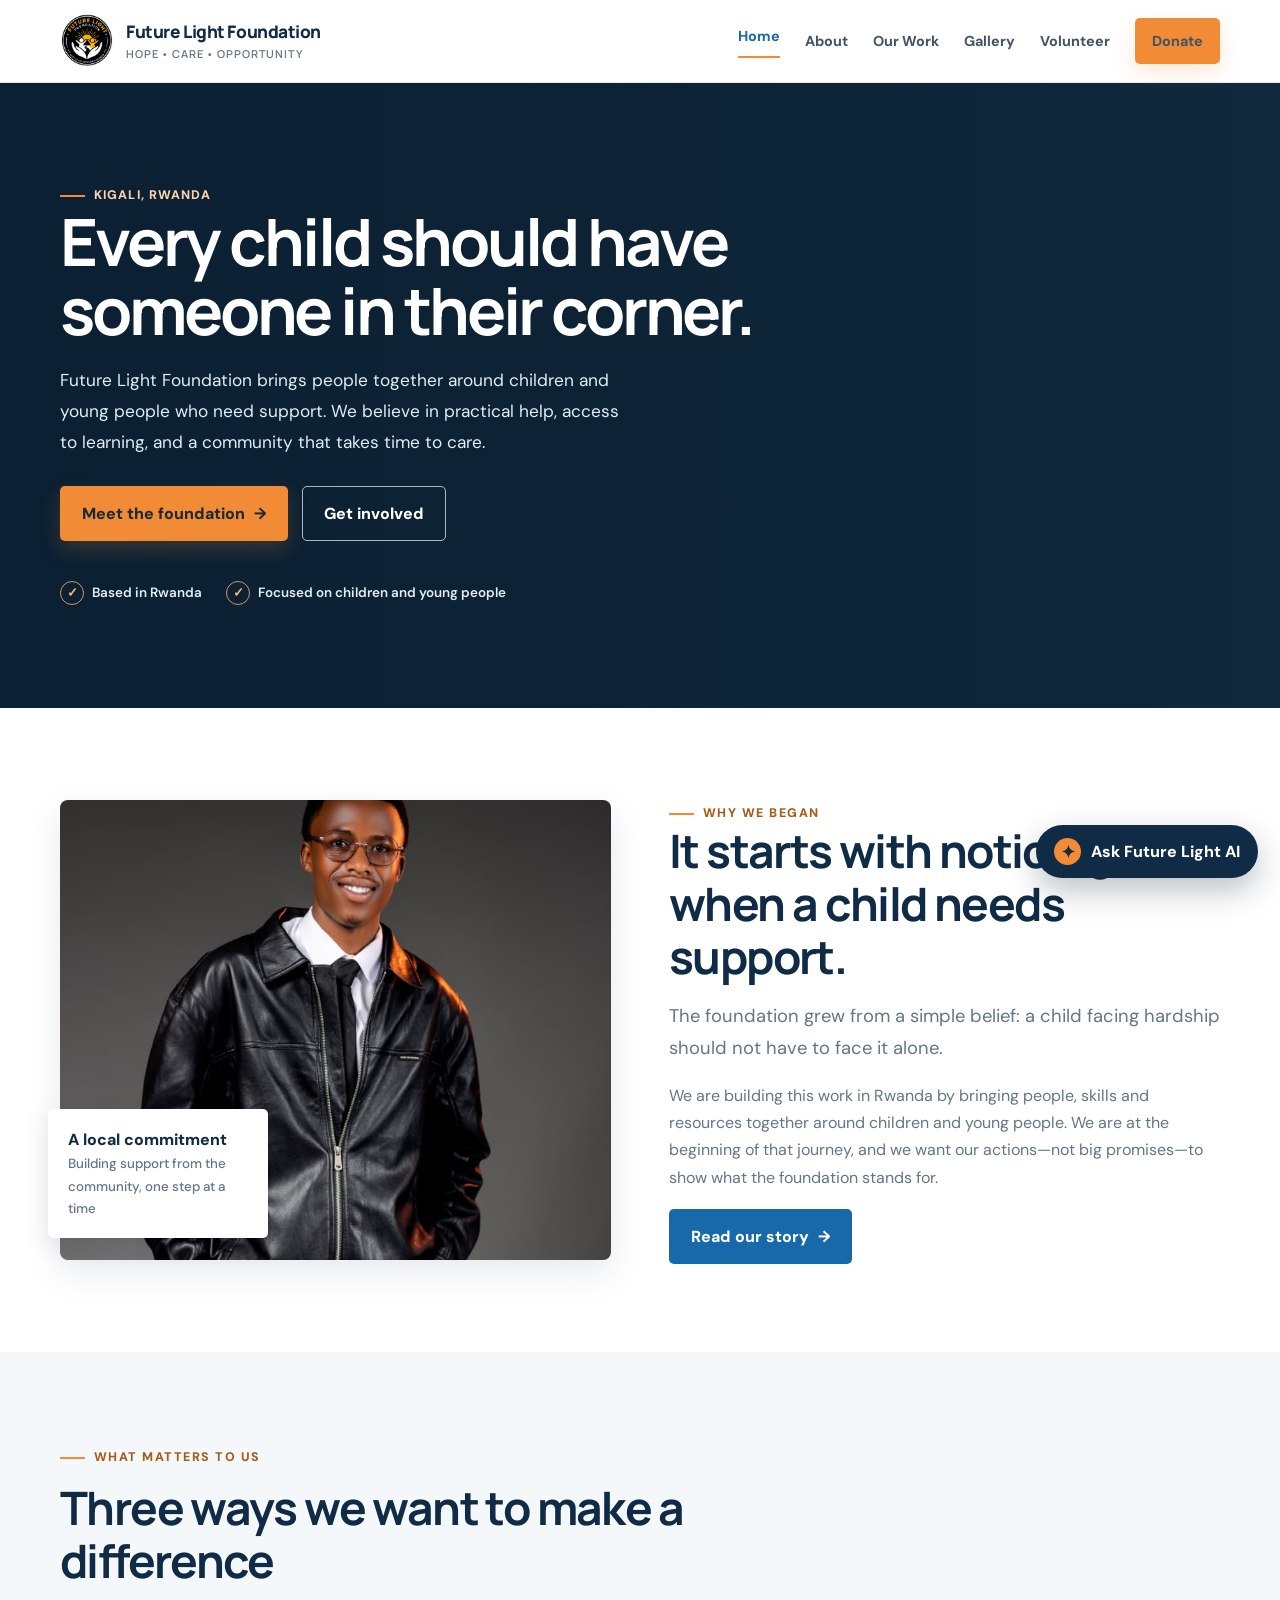
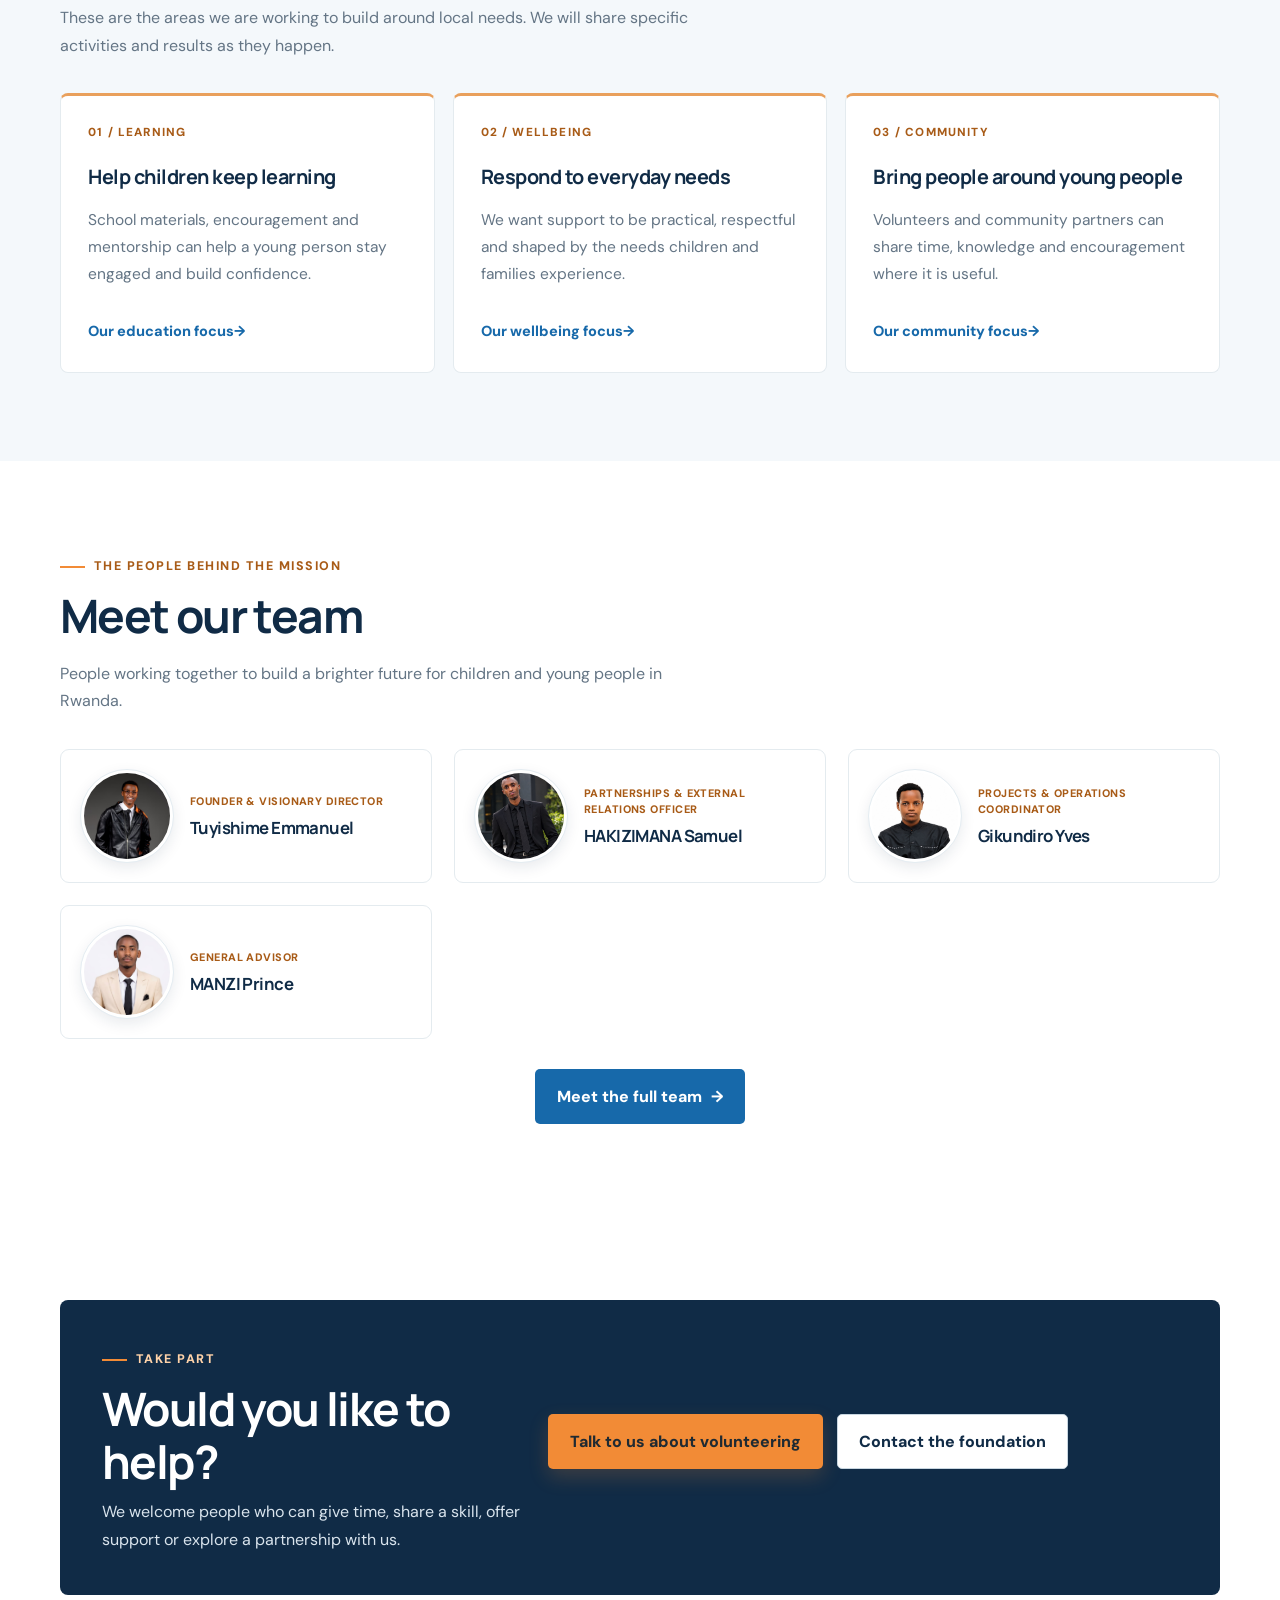
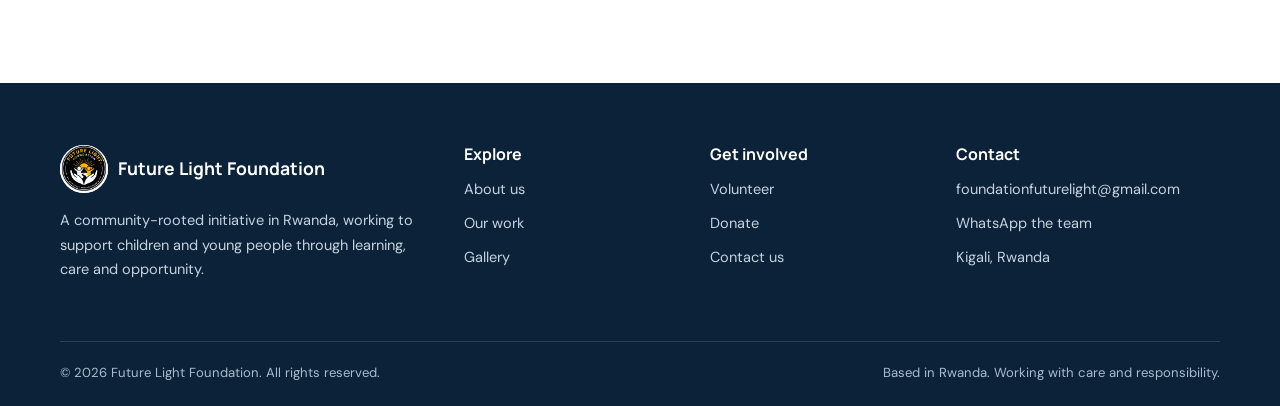
==== commit 00f5c24f: "Add General Advisor to homepage team preview" ====
--- a/index.html
+++ b/index.html
@@ -54,6 +54,10 @@
         <img src="./gikundiro.jpeg" alt="Gikundiro Yves, Projects and Operations Coordinator" loading="lazy">
         <div><p class="team-role">Projects &amp; Operations Coordinator</p><h3>Gikundiro Yves</h3></div>
       </article>
+      <article class="home-team-card">
+        <img src="./manzi.jpeg" alt="MANZI Prince, General Advisor" loading="lazy">
+        <div><p class="team-role">General Advisor</p><h3>MANZI Prince</h3></div>
+      </article>
     </div>
     <div class="home-team-action"><a class="btn btn-blue" href="./about.html">Meet the full team <span aria-hidden="true">→</span></a></div>
   </div>
--- a/style.css
+++ b/style.css
@@ -190,3 +190,65 @@
 .team-role{min-height:42px;margin:0 0 10px!important;color:#a85b17;font-size:.76rem;font-weight:800;letter-spacing:.055em;line-height:1.45;text-transform:uppercase}
 @media(max-width:950px){.team-grid{grid-template-columns:repeat(2,minmax(0,1fr))}.team-photo{width:148px;height:148px}}
 @media(max-width:600px){.team-grid{grid-template-columns:1fr;gap:17px}.team-photo{width:150px;height:150px;margin-top:23px}.team-card-body{padding:22px}.team-role{min-height:0}}
+
+
+/* Homepage team preview */
+.home-team-section{background:#fff}
+.home-team-grid{display:grid;grid-template-columns:repeat(3,minmax(0,1fr));gap:22px}
+.home-team-card{display:flex;align-items:center;gap:17px;padding:20px;border:1px solid var(--line);border-radius:9px;background:#fff}
+.home-team-card img{width:92px;height:92px;flex:0 0 92px;object-fit:cover;object-position:center 28%;border-radius:50%;border:3px solid #fff;outline:1px solid #e5edf2;box-shadow:0 5px 15px rgba(16,43,70,.1)}
+.home-team-card h3{font-size:1.05rem;margin:0;overflow-wrap:anywhere}
+.home-team-card .team-role{font-size:.68rem;line-height:1.45;letter-spacing:.04em;margin:0 0 8px!important;min-height:0}
+.home-team-action{display:flex;justify-content:center;margin-top:30px}
+@media(max-width:950px){.home-team-grid{grid-template-columns:1fr}.home-team-card{max-width:600px;width:100%;margin-inline:auto}}
+@media(max-width:480px){.home-team-card{padding:15px;gap:14px}.home-team-card img{width:76px;height:76px;flex-basis:76px}.home-team-card h3{font-size:1rem}}
+
+/* Ask Future Light AI — accessible floating chat */
+.fla-chat-launcher{position:fixed;right:22px;bottom:22px;z-index:1000;display:flex;align-items:center;gap:10px;border:0;border-radius:999px;padding:13px 18px;background:var(--navy);color:#fff;box-shadow:0 12px 32px rgba(8,28,47,.28);font-weight:800;cursor:pointer}
+.fla-chat-launcher:hover{background:#17476c}
+.fla-chat-launcher .fla-chat-symbol{display:grid;place-items:center;width:27px;height:27px;border-radius:50%;background:var(--orange);color:#152b3d;font-size:1.05rem}
+.fla-chat-panel{position:fixed;right:22px;bottom:86px;z-index:1001;display:flex;flex-direction:column;width:min(390px,calc(100vw - 28px));height:min(570px,calc(100dvh - 120px));overflow:hidden;background:#fff;border:1px solid #d9e3e9;border-radius:16px;box-shadow:0 22px 70px rgba(8,28,47,.25)}
+.fla-chat-panel[hidden]{display:none}
+.fla-chat-header{display:flex;align-items:center;gap:12px;padding:17px 18px;background:var(--navy);color:#fff}
+.fla-chat-avatar{display:grid;place-items:center;width:40px;height:40px;flex:0 0 40px;border-radius:12px;background:var(--orange);color:var(--navy);font-weight:900}
+.fla-chat-header strong{display:block;font-family:Manrope,sans-serif;font-size:1rem}
+.fla-chat-header small{display:block;color:#d4e2ed;font-size:.77rem}
+.fla-chat-close{margin-left:auto;width:36px;height:36px;border:1px solid rgba(255,255,255,.35);border-radius:8px;background:transparent;color:#fff;font-size:1.35rem;cursor:pointer}
+.fla-chat-messages{display:flex;flex:1;flex-direction:column;gap:12px;overflow-y:auto;padding:17px;background:#f5f8fa}
+.fla-chat-message{max-width:88%;padding:11px 13px;border-radius:12px;font-size:.91rem;line-height:1.55;white-space:pre-wrap;overflow-wrap:anywhere}
+.fla-chat-message.assistant{align-self:flex-start;background:#fff;border:1px solid #e1e8ed;color:#304656;border-top-left-radius:4px}
+.fla-chat-message.user{align-self:flex-end;background:#1769aa;color:#fff;border-top-right-radius:4px}
+.fla-chat-suggestions{display:flex;flex-wrap:wrap;gap:7px;padding:0 14px 12px;background:#f5f8fa}
+.fla-chat-suggestions button{border:1px solid #cbdbe6;border-radius:999px;background:#fff;color:#19476b;padding:7px 10px;font-size:.77rem;font-weight:700;cursor:pointer}
+.fla-chat-form{display:flex;gap:8px;padding:12px;border-top:1px solid #e4ebef;background:#fff}
+.fla-chat-input{min-width:0;flex:1;border:1px solid #cbd8e1;border-radius:9px;padding:11px 12px;color:var(--ink);outline:none}
+.fla-chat-input:focus{border-color:var(--blue);box-shadow:0 0 0 3px rgba(23,105,170,.1)}
+.fla-chat-send{border:0;border-radius:9px;background:var(--orange);color:#172b3a;padding:0 15px;font-weight:800;cursor:pointer}
+.fla-chat-send:disabled{opacity:.6;cursor:wait}
+.fla-chat-disclaimer{margin:0;padding:0 14px 11px;background:#fff;color:#748391;font-size:.7rem;line-height:1.4}
+@media(max-width:480px){.fla-chat-launcher{right:14px;bottom:14px;padding:11px 14px}.fla-chat-panel{right:10px;bottom:72px;width:calc(100vw - 20px);height:min(590px,calc(100dvh - 92px))}}
+@media(prefers-reduced-motion:reduce){.fla-chat-panel,.fla-chat-launcher{transition:none}}
+
+
+/* Rich profile cards inside the free Ask Future Light assistant */
+.fla-team-results{display:grid;gap:10px;margin-top:13px;width:100%}
+.fla-person-result{display:flex;align-items:center;gap:12px;padding:10px;border:1px solid #e1e8ed;border-radius:10px;background:#fff}
+.fla-person-result img{display:block;width:58px;height:58px;flex:0 0 58px;object-fit:cover;object-position:center 28%;border-radius:50%;border:2px solid #edf2f5}
+.fla-person-result strong{display:block;color:#173b56;font-size:.86rem;line-height:1.35}
+.fla-person-result small{display:block;margin-top:4px;color:#667887;font-size:.75rem;line-height:1.4}
+.fla-answer-link{display:inline-flex;align-items:center;justify-content:center;margin-top:11px;padding:8px 11px;border-radius:7px;background:#edf5fa;color:#17476c;font-size:.8rem;font-weight:800;text-decoration:none}
+.fla-answer-link:hover{background:#dfeef7;text-decoration:underline}
+.fla-chat-suggestions[hidden]{display:none}
+.fla-chat-suggestions{max-height:94px;overflow-y:auto}
+.fla-chat-message.assistant{max-width:96%}
+
+
+/* Chatbot contact choices and suggested next questions */
+.fla-choice-row{display:flex;gap:9px;margin-top:12px}
+.fla-choice-button{min-width:70px;border:1px solid #1769aa;border-radius:8px;padding:9px 17px;background:#1769aa;color:#fff;font-size:.84rem;font-weight:800;cursor:pointer}
+.fla-choice-button[data-fla-choice="contact-no"]{background:#fff;color:#17476c}
+.fla-choice-button:disabled{opacity:.55;cursor:default}
+.fla-followup-questions{display:flex;flex-wrap:wrap;gap:7px;margin-top:13px;padding-top:11px;border-top:1px solid #e4ebef}
+.fla-followup-questions strong{display:block;width:100%;font-size:.8rem;color:#29485e;margin-bottom:2px}
+.fla-followup-question{border:1px solid #cbdbe6;border-radius:999px;background:#fff;color:#19476b;padding:7px 10px;font-size:.76rem;font-weight:700;text-align:left;cursor:pointer}
+.fla-followup-question:hover{background:#edf5fa}
